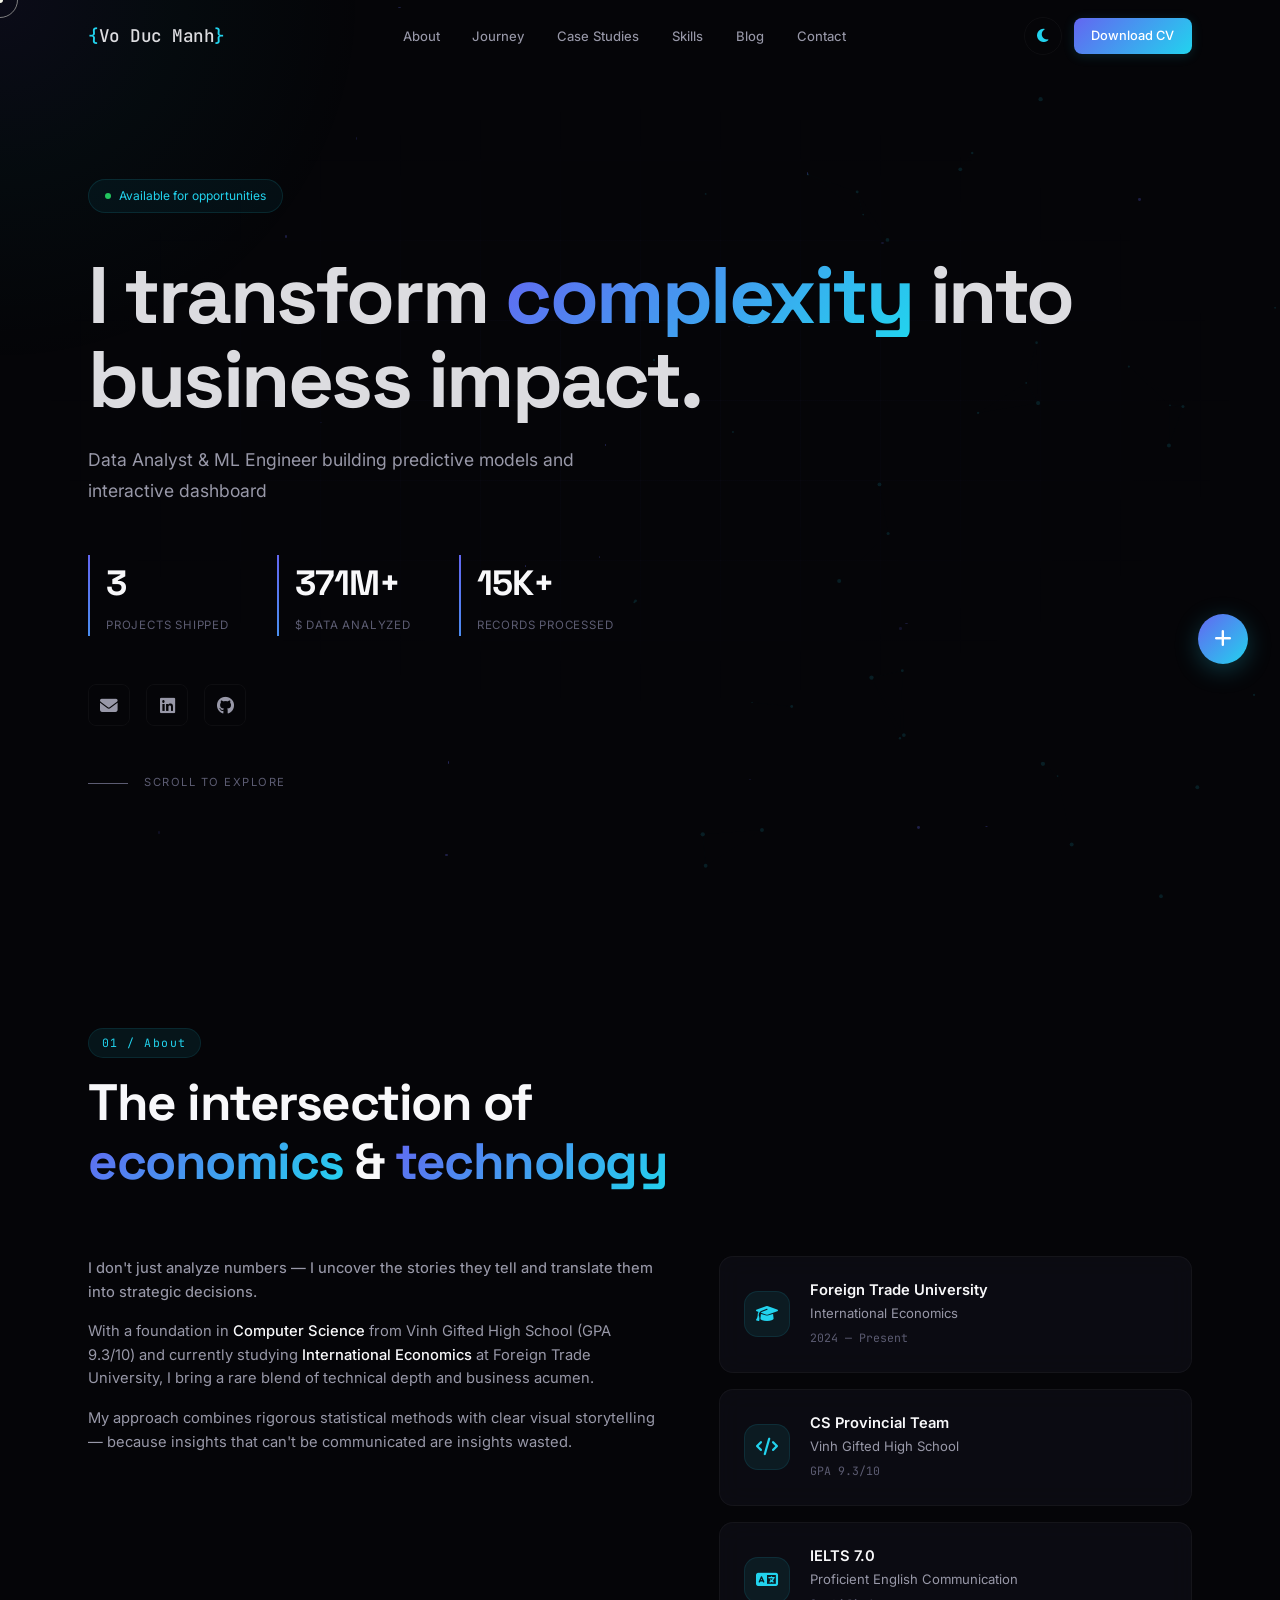
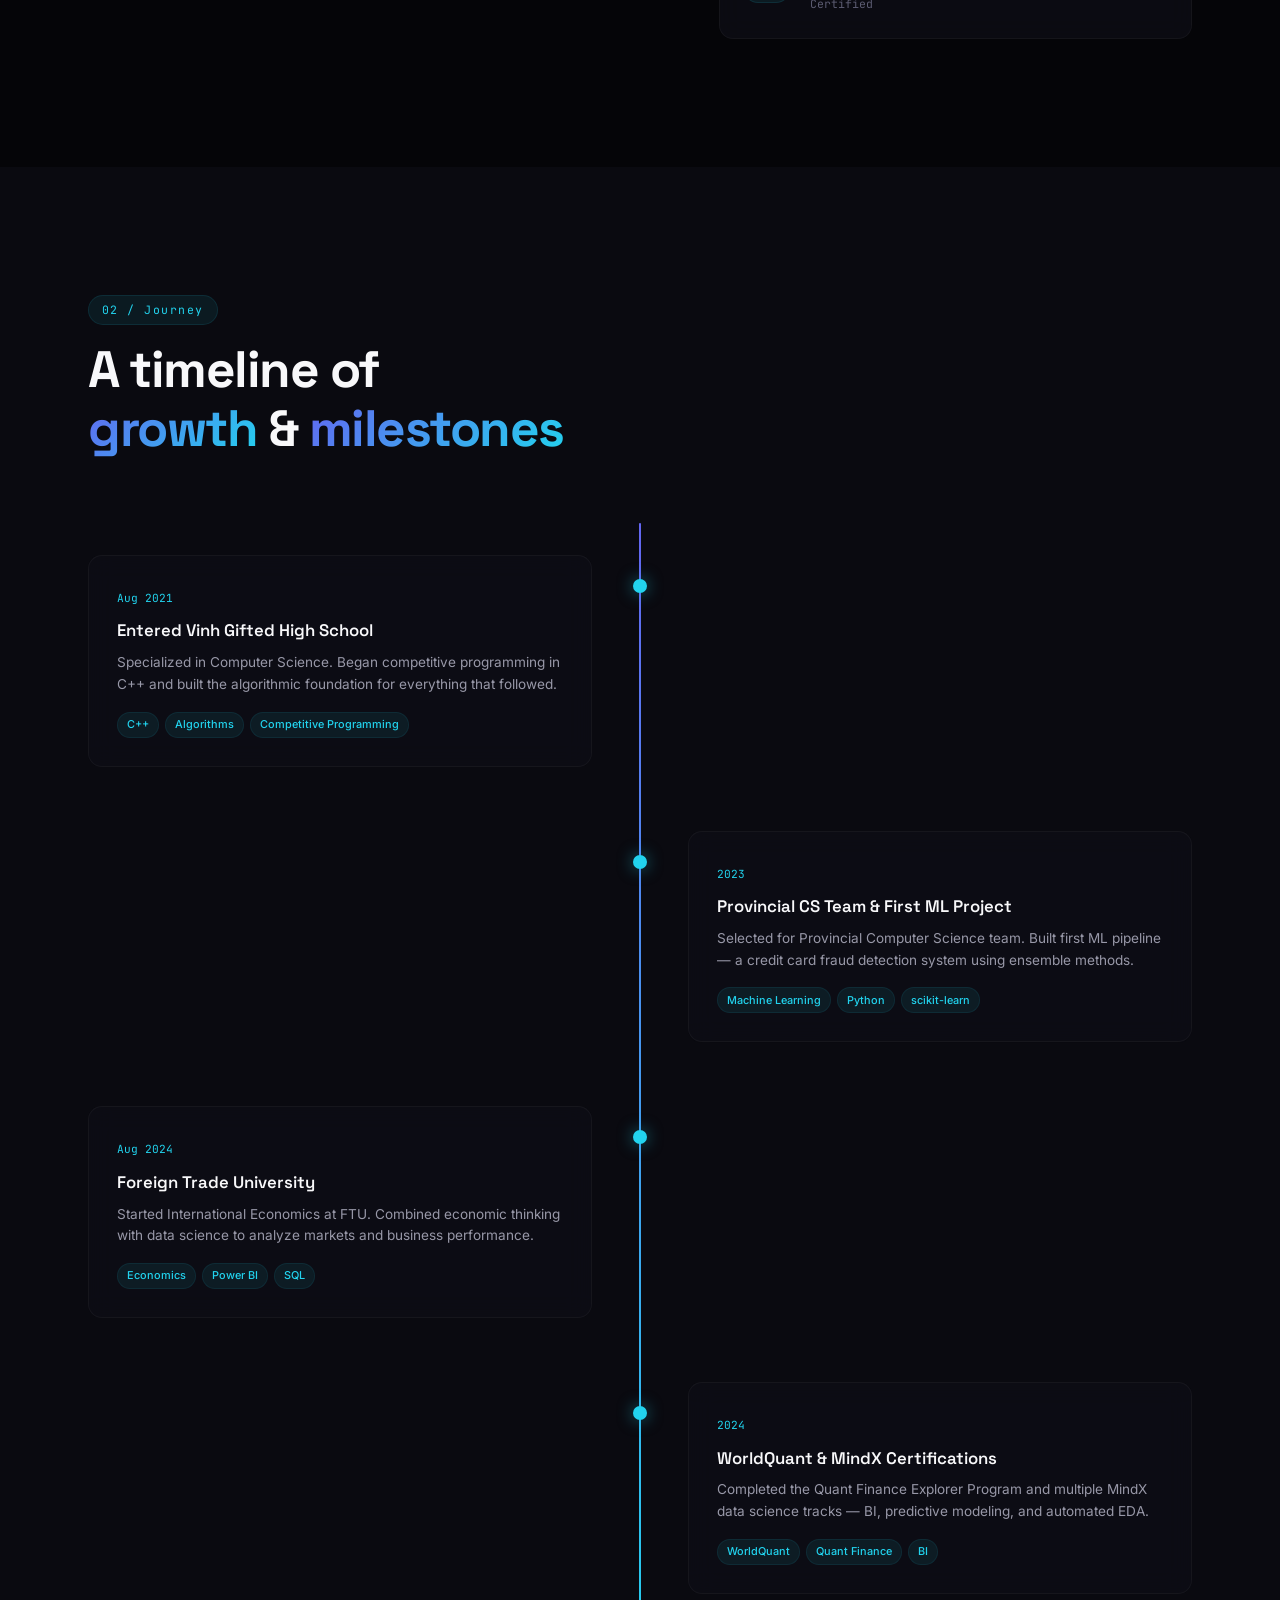
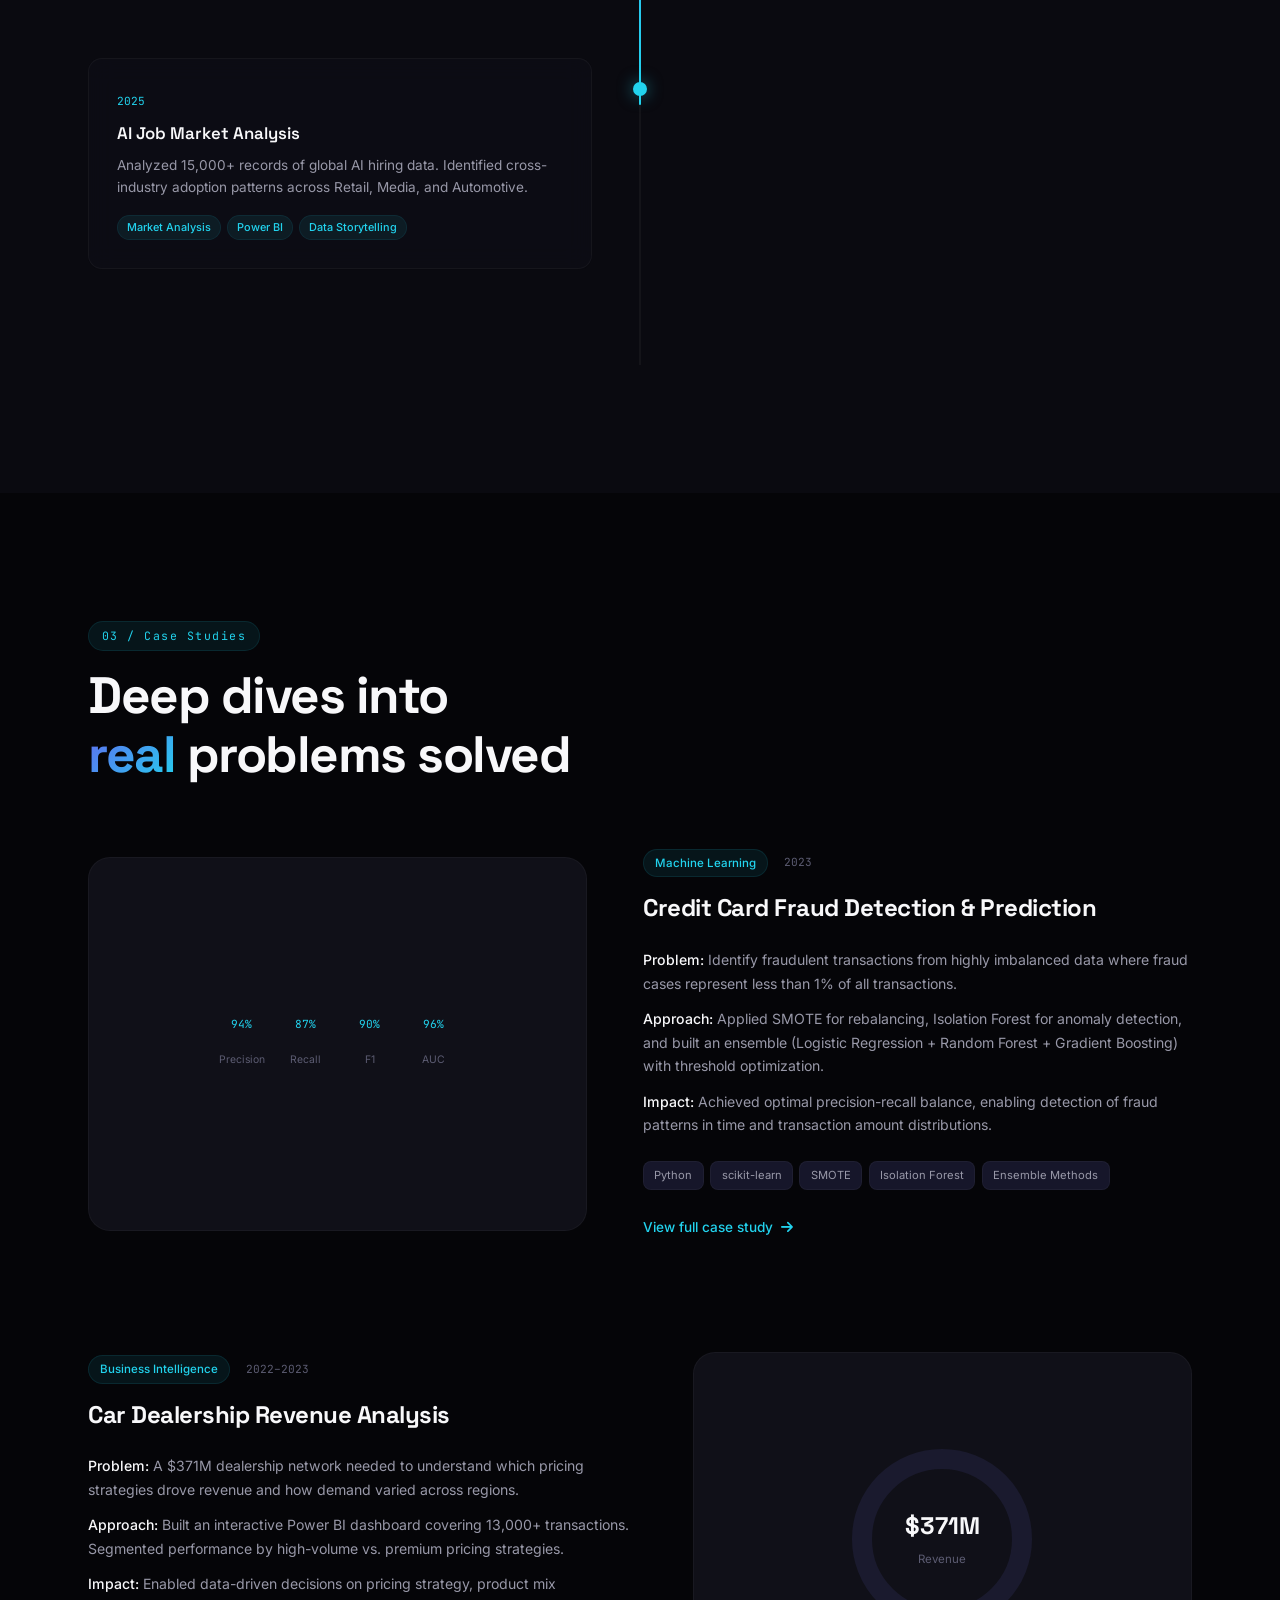
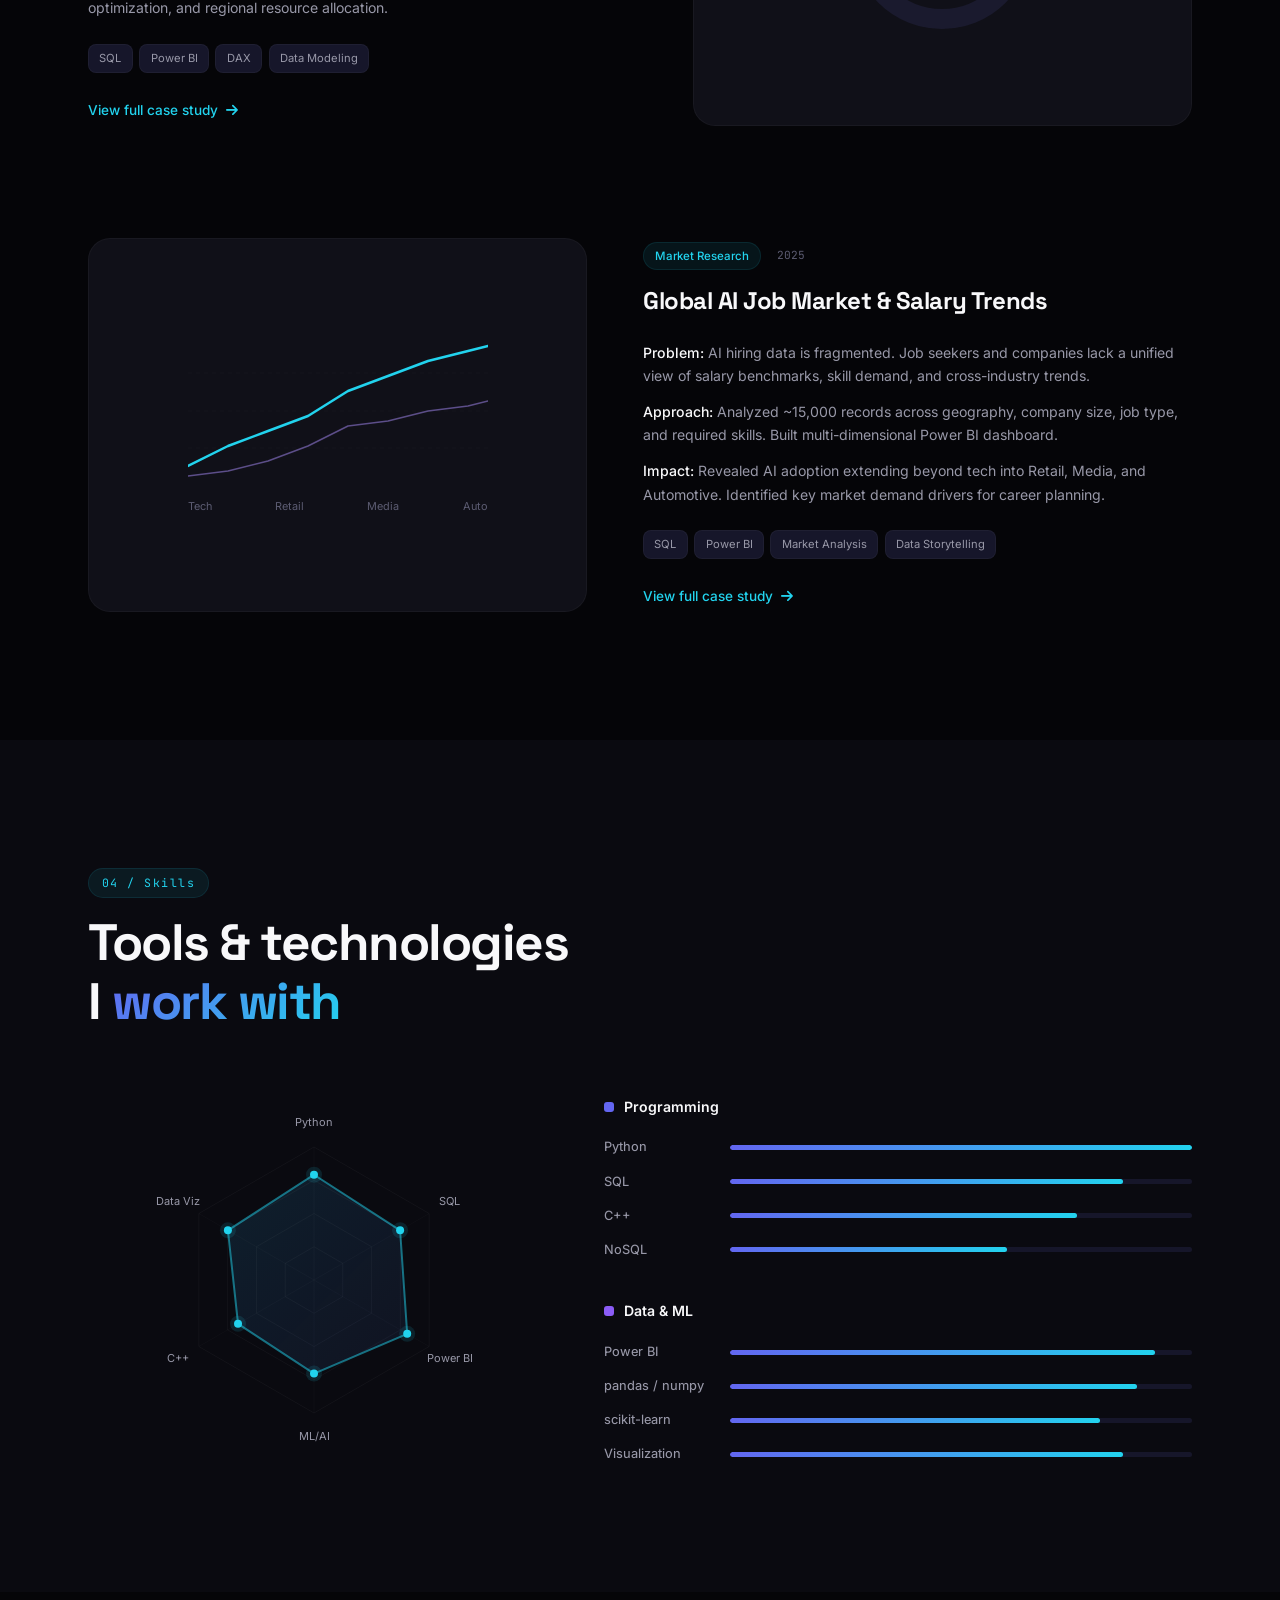
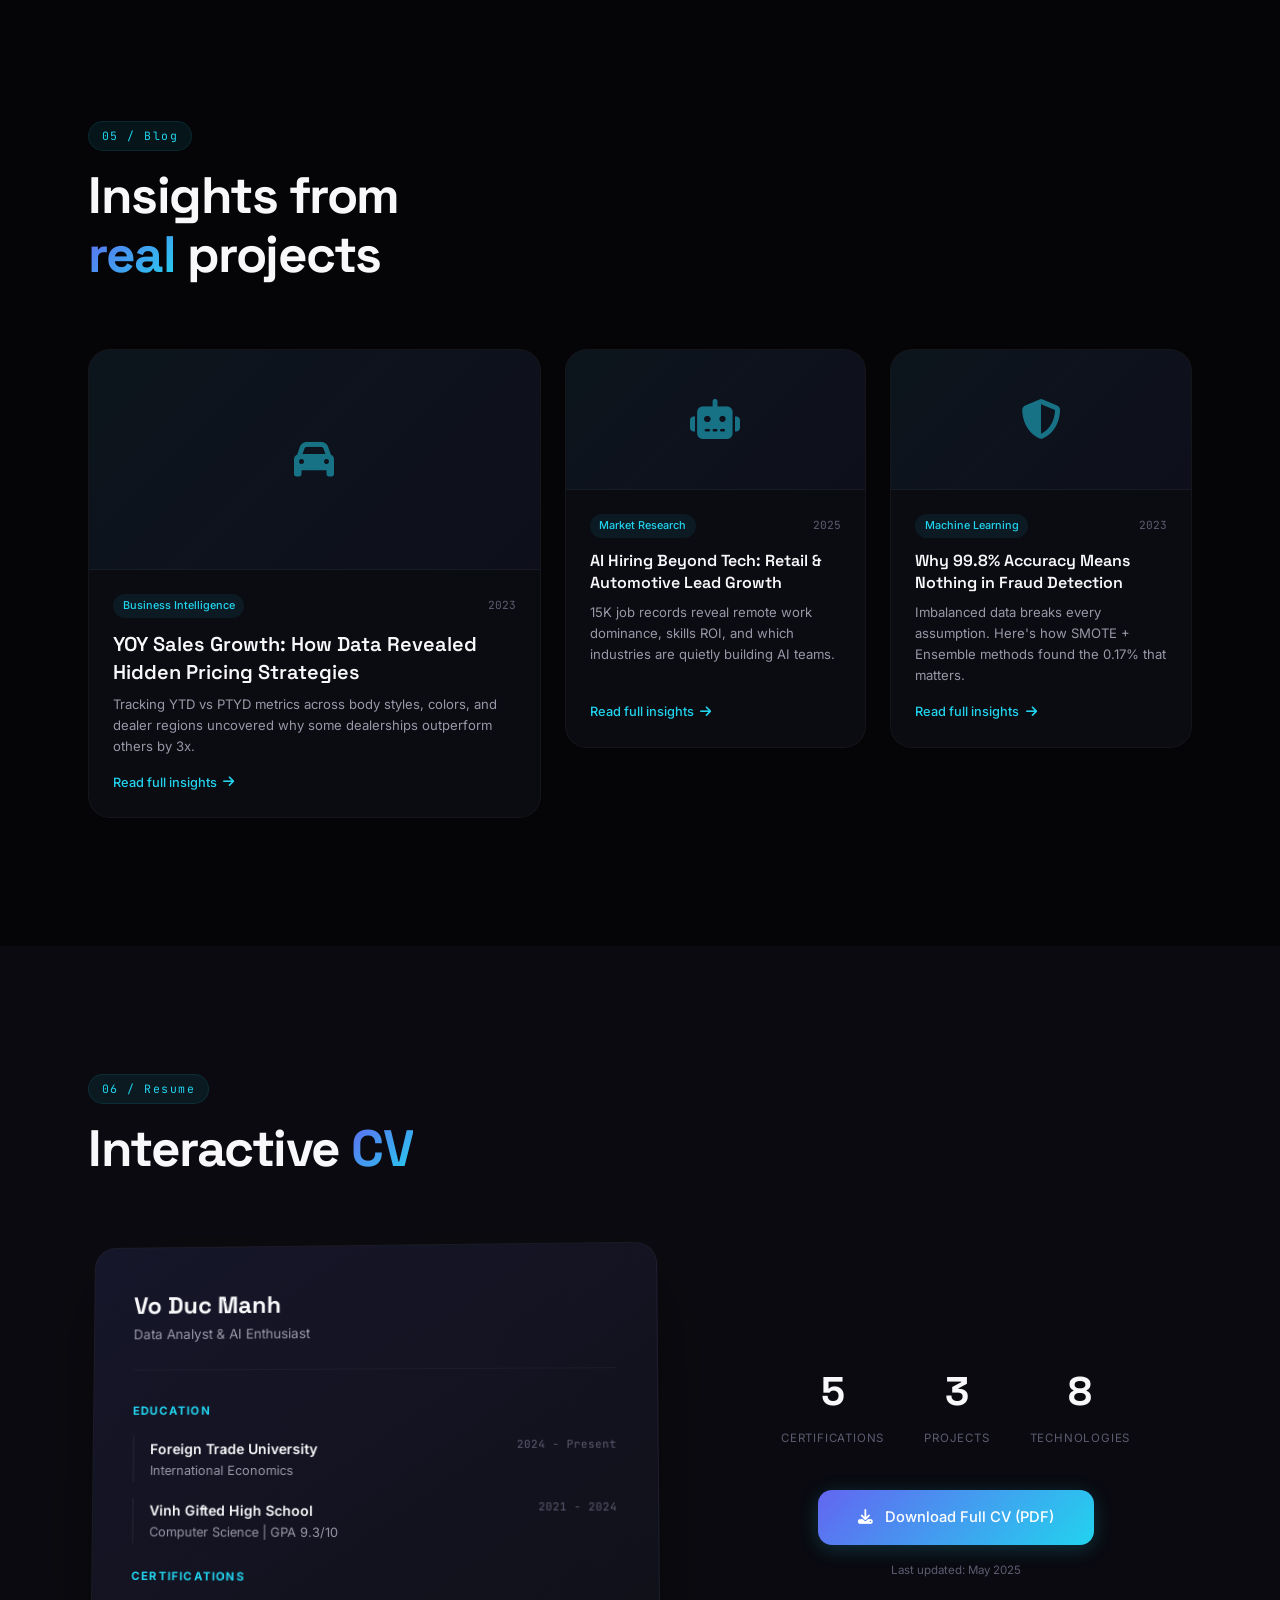
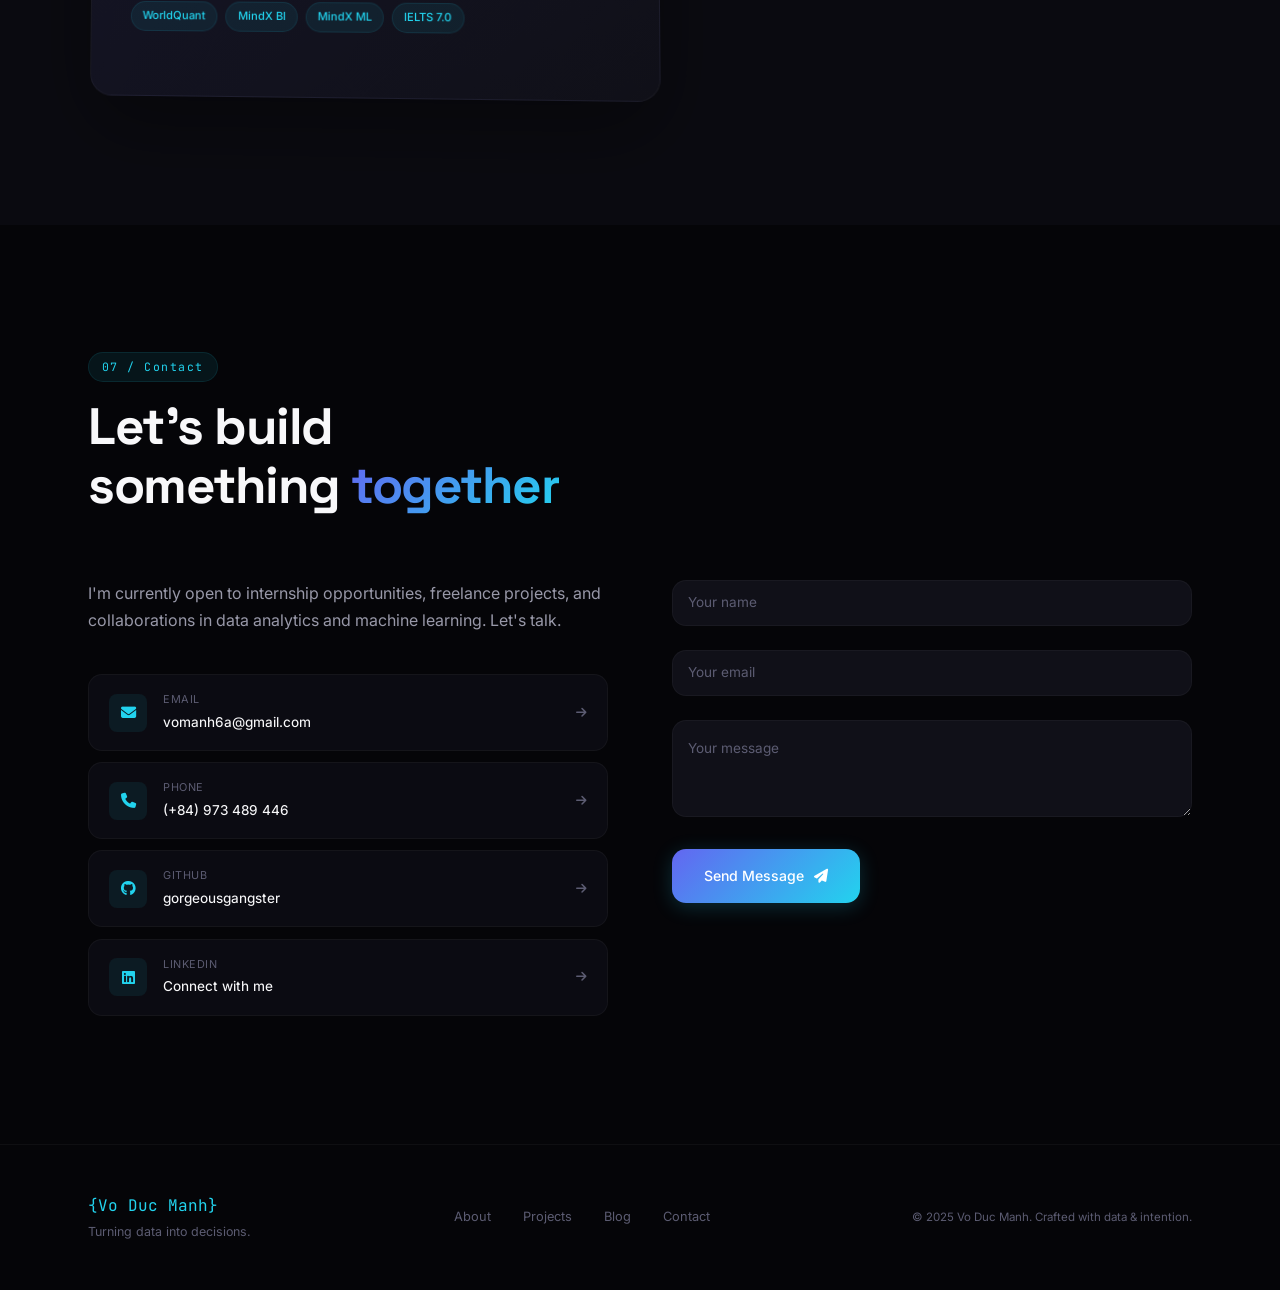
==== index.html @ 283f219d "Initialize source code Signed-off-by: gorgeousgangster <vomanh6a@gmail.com>" ====
<!DOCTYPE html>
<html lang="en">
<head>
    <meta charset="UTF-8">
    <meta name="viewport" content="width=device-width, initial-scale=1.0">
    <title>Vo Duc Manh — Data Analyst</title>
    <link rel="stylesheet" href="style.css">
    <link href="https://fonts.googleapis.com/css2?family=Space+Grotesk:wght@300;400;500;600;700&family=JetBrains+Mono:wght@400;500&family=Inter:wght@300;400;500&display=swap" rel="stylesheet">
    <link rel="stylesheet" href="https://cdnjs.cloudflare.com/ajax/libs/font-awesome/6.5.0/css/all.min.css">
</head>
<body>
    <!-- Cursor system -->
    <div class="cursor-glow" id="cursorGlow"></div>
    <div class="cursor" id="cursor">
        <div class="cursor__dot"></div>
        <div class="cursor__ring"></div>
        <span class="cursor__label" id="cursorLabel"></span>
    </div>

    <!-- Navigation -->
    <nav class="nav" id="nav">
        <div class="nav__inner">
            <a href="#" class="nav__logo">
                <span class="nav__logo-bracket">{</span>Vo Duc Manh<span class="nav__logo-bracket">}</span>
            </a>
            <div class="nav__links" id="navLinks">
                <a href="#about" class="nav__link" data-section="about">About</a>
                <a href="#journey" class="nav__link" data-section="journey">Journey</a>
                <a href="#projects" class="nav__link" data-section="projects">Case Studies</a>
                <a href="#skills" class="nav__link" data-section="skills">Skills</a>
                <a href="#blog" class="nav__link" data-section="blog">Blog</a>
                <a href="#contact" class="nav__link" data-section="contact">Contact</a>
            </div>
            <div class="nav__actions">
                <button class="theme-toggle" id="themeToggle" aria-label="Toggle theme">
                    <i class="fas fa-sun theme-toggle__icon theme-toggle__icon--light"></i>
                    <i class="fas fa-moon theme-toggle__icon theme-toggle__icon--dark"></i>
                </button>
                <a href="#resume" class="nav__cta">Download CV</a>
                <button class="nav__menu-btn" id="menuBtn" aria-label="Menu">
                    <svg width="24" height="24" viewBox="0 0 24 24" fill="none">
                        <path class="menu-line menu-line--top" d="M4 7h16" stroke="currentColor" stroke-width="2" stroke-linecap="round"/>
                        <path class="menu-line menu-line--mid" d="M4 12h16" stroke="currentColor" stroke-width="2" stroke-linecap="round"/>
                        <path class="menu-line menu-line--bot" d="M4 17h16" stroke="currentColor" stroke-width="2" stroke-linecap="round"/>
                    </svg>
                </button>
            </div>
        </div>
    </nav>

    <!-- Hero Section -->
    <header class="hero" id="hero">
        <div class="hero__grid-bg"></div>
        <div class="hero__particles" id="particles"></div>
        <div class="hero__content">
            <div class="hero__badge">
                <span class="hero__badge-dot"></span>
                Available for opportunities
            </div>
            <h1 class="hero__title hero__title-line">
                I transform
                <span class="hero__title-line--accent"><span class="hero__title-word" id="rotatingWord">raw data</span></span>
                into business impact.
            </h1>
            <p class="hero__subtitle">
                Data Analyst & ML Engineer building predictive models and interactive dashboards
                that drive real decisions. Based in Hanoi, Vietnam.
            </p>
            <div class="hero__metrics">
                <div class="hero__metric">
                    <span class="hero__metric-value" data-count="3">0</span>
                    <span class="hero__metric-label">Projects Shipped</span>
                </div>
                <div class="hero__metric">
                    <span class="hero__metric-value" data-count="371" data-suffix="M+">0</span>
                    <span class="hero__metric-label">$ Data Analyzed</span>
                </div>
                <div class="hero__metric">
                    <span class="hero__metric-value" data-count="15" data-suffix="K+">0</span>
                    <span class="hero__metric-label">Records Processed</span>
                </div>
            </div>
            <div class="hero__socials">
                <a href="mailto:vomanh6a@gmail.com" aria-label="Email" data-tooltip="vomanh6a@gmail.com" data-cursor="Email"><i class="fas fa-envelope"></i></a>
                <a href="https://www.linkedin.com/in/v%C3%B5-m%E1%BA%A1nh-981369360/" target="_blank" aria-label="LinkedIn" data-tooltip="LinkedIn" data-cursor="LinkedIn"><i class="fab fa-linkedin"></i></a>
                <a href="https://github.com/gorgeousgangster" target="_blank" aria-label="GitHub" data-tooltip="GitHub" data-cursor="GitHub"><i class="fab fa-github"></i></a>
            </div>
            <div class="hero__scroll-indicator">
                <div class="hero__scroll-line"></div>
                <span>Scroll to explore</span>
            </div>
        </div>
        <div class="hero__visual">
            <canvas id="heroCanvas"></canvas>
        </div>
    </header>

    <!-- About Section -->
    <section class="about" id="about">
        <div class="container">
            <div class="section-header">
                <span class="section-header__tag">01 / About</span>
                <h2 class="section-header__title">The intersection of<br><em>economics</em> & <em>technology</em></h2>
            </div>
            <div class="about__layout">
                <div class="about__narrative">
                    <p class="about__lead">
                        I don't just analyze numbers — I uncover the stories they tell and translate
                        them into strategic decisions.
                    </p>
                    <p>
                        With a foundation in <strong>Computer Science</strong> from Vinh Gifted High School
                        (GPA 9.3/10) and currently studying <strong>International Economics</strong> at
                        Foreign Trade University, I bring a rare blend of technical depth and business acumen.
                    </p>
                    <p>
                        My approach combines rigorous statistical methods with clear visual storytelling —
                        because insights that can't be communicated are insights wasted.
                    </p>
                </div>
                <div class="about__stats">
                    <div class="stat-card" data-delay="0">
                        <div class="stat-card__icon"><i class="fas fa-graduation-cap"></i></div>
                        <div class="stat-card__content">
                            <h4>Foreign Trade University</h4>
                            <p>International Economics</p>
                            <span class="stat-card__meta">2024 — Present</span>
                        </div>
                    </div>
                    <div class="stat-card" data-delay="100">
                        <div class="stat-card__icon"><i class="fas fa-code"></i></div>
                        <div class="stat-card__content">
                            <h4>CS Provincial Team</h4>
                            <p>Vinh Gifted High School</p>
                            <span class="stat-card__meta">GPA 9.3/10</span>
                        </div>
                    </div>
                    <div class="stat-card" data-delay="200">
                        <div class="stat-card__icon"><i class="fas fa-language"></i></div>
                        <div class="stat-card__content">
                            <h4>IELTS 7.0</h4>
                            <p>Proficient English Communication</p>
                            <span class="stat-card__meta">Certified</span>
                        </div>
                    </div>
                </div>
            </div>
        </div>
    </section>

    <!-- Journey Timeline -->
    <section class="journey" id="journey">
        <div class="container">
            <div class="section-header">
                <span class="section-header__tag">02 / Journey</span>
                <h2 class="section-header__title">A timeline of<br><em>growth</em> & <em>milestones</em></h2>
            </div>
            <div class="timeline">
                <div class="timeline__line">
                    <div class="timeline__progress" id="timelineProgress"></div>
                </div>
                <div class="timeline__items">
                    <div class="timeline__item" data-year="2021">
                        <div class="timeline__dot"></div>
                        <div class="timeline__card">
                            <span class="timeline__date">Aug 2021</span>
                            <h3>Entered Vinh Gifted High School</h3>
                            <p>Specialized in Computer Science. Began competitive programming in C++ and built the algorithmic foundation for everything that followed.</p>
                            <div class="timeline__tags">
                                <span>C++</span><span>Algorithms</span><span>Competitive Programming</span>
                            </div>
                        </div>
                    </div>
                    <div class="timeline__item" data-year="2023">
                        <div class="timeline__dot"></div>
                        <div class="timeline__card">
                            <span class="timeline__date">2023</span>
                            <h3>Provincial CS Team & First ML Project</h3>
                            <p>Selected for Provincial Computer Science team. Built first ML pipeline — a credit card fraud detection system using ensemble methods.</p>
                            <div class="timeline__tags">
                                <span>Machine Learning</span><span>Python</span><span>scikit-learn</span>
                            </div>
                        </div>
                    </div>
                    <div class="timeline__item" data-year="2024">
                        <div class="timeline__dot"></div>
                        <div class="timeline__card">
                            <span class="timeline__date">Aug 2024</span>
                            <h3>Foreign Trade University</h3>
                            <p>Started International Economics at FTU. Combined economic thinking with data science to analyze markets and business performance.</p>
                            <div class="timeline__tags">
                                <span>Economics</span><span>Power BI</span><span>SQL</span>
                            </div>
                        </div>
                    </div>
                    <div class="timeline__item" data-year="2024">
                        <div class="timeline__dot"></div>
                        <div class="timeline__card">
                            <span class="timeline__date">2024</span>
                            <h3>WorldQuant & MindX Certifications</h3>
                            <p>Completed the Quant Finance Explorer Program and multiple MindX data science tracks — BI, predictive modeling, and automated EDA.</p>
                            <div class="timeline__tags">
                                <span>WorldQuant</span><span>Quant Finance</span><span>BI</span>
                            </div>
                        </div>
                    </div>
                    <div class="timeline__item" data-year="2025">
                        <div class="timeline__dot"></div>
                        <div class="timeline__card">
                            <span class="timeline__date">2025</span>
                            <h3>AI Job Market Analysis</h3>
                            <p>Analyzed 15,000+ records of global AI hiring data. Identified cross-industry adoption patterns across Retail, Media, and Automotive.</p>
                            <div class="timeline__tags">
                                <span>Market Analysis</span><span>Power BI</span><span>Data Storytelling</span>
                            </div>
                        </div>
                    </div>
                </div>
            </div>
        </div>
    </section>

    <!-- Case Studies / Projects -->
    <section class="projects" id="projects">
        <div class="container">
            <div class="section-header">
                <span class="section-header__tag">03 / Case Studies</span>
                <h2 class="section-header__title">Deep dives into<br><em>real</em> problems solved</h2>
            </div>
            <div class="cases">
                <!-- Case 1 -->
                <article class="case" data-case="fraud">
                    <div class="case__visual">
                        <div class="case__chart" id="fraudChart">
                            <div class="case__chart-bars">
                                <div class="chart-bar" style="--height: 85%; --delay: 0s;" data-label="Precision" data-value="94%"></div>
                                <div class="chart-bar" style="--height: 72%; --delay: 0.1s;" data-label="Recall" data-value="87%"></div>
                                <div class="chart-bar" style="--height: 78%; --delay: 0.2s;" data-label="F1" data-value="90%"></div>
                                <div class="chart-bar" style="--height: 92%; --delay: 0.3s;" data-label="AUC" data-value="96%"></div>
                            </div>
                        </div>
                    </div>
                    <div class="case__content">
                        <div class="case__meta">
                            <span class="case__category">Machine Learning</span>
                            <span class="case__year">2023</span>
                        </div>
                        <h3 class="case__title">Credit Card Fraud Detection & Prediction</h3>
                        <div class="case__description">
                            <p><strong>Problem:</strong> Identify fraudulent transactions from highly imbalanced data where fraud cases represent less than 1% of all transactions.</p>
                            <p><strong>Approach:</strong> Applied SMOTE for rebalancing, Isolation Forest for anomaly detection, and built an ensemble (Logistic Regression + Random Forest + Gradient Boosting) with threshold optimization.</p>
                            <p><strong>Impact:</strong> Achieved optimal precision-recall balance, enabling detection of fraud patterns in time and transaction amount distributions.</p>
                        </div>
                        <div class="case__stack">
                            <span>Python</span><span>scikit-learn</span><span>SMOTE</span><span>Isolation Forest</span><span>Ensemble Methods</span>
                        </div>
                        <a href="projects/fraud-detection.html" class="case__link">
                            View full case study <i class="fas fa-arrow-right"></i>
                        </a>
                    </div>
                </article>

                <!-- Case 2 -->
                <article class="case case--reversed" data-case="car">
                    <div class="case__visual">
                        <div class="case__chart" id="carChart">
                            <div class="case__donut">
                                <svg viewBox="0 0 200 200" class="donut-svg">
                                    <circle cx="100" cy="100" r="80" fill="none" stroke="#1a1a2e" stroke-width="20"/>
                                    <circle cx="100" cy="100" r="80" fill="none" stroke="#6366f1" stroke-width="20"
                                        stroke-dasharray="502" stroke-dashoffset="502" class="donut-segment" data-target="125"/>
                                    <circle cx="100" cy="100" r="80" fill="none" stroke="#8b5cf6" stroke-width="20"
                                        stroke-dasharray="502" stroke-dashoffset="502" class="donut-segment" data-target="251"/>
                                    <circle cx="100" cy="100" r="80" fill="none" stroke="#a78bfa" stroke-width="20"
                                        stroke-dasharray="502" stroke-dashoffset="502" class="donut-segment" data-target="377"/>
                                </svg>
                                <div class="donut-center">
                                    <span class="donut-value">$371M</span>
                                    <span class="donut-label">Revenue</span>
                                </div>
                            </div>
                        </div>
                    </div>
                    <div class="case__content">
                        <div class="case__meta">
                            <span class="case__category">Business Intelligence</span>
                            <span class="case__year">2022–2023</span>
                        </div>
                        <h3 class="case__title">Car Dealership Revenue Analysis</h3>
                        <div class="case__description">
                            <p><strong>Problem:</strong> A $371M dealership network needed to understand which pricing strategies drove revenue and how demand varied across regions.</p>
                            <p><strong>Approach:</strong> Built an interactive Power BI dashboard covering 13,000+ transactions. Segmented performance by high-volume vs. premium pricing strategies.</p>
                            <p><strong>Impact:</strong> Enabled data-driven decisions on pricing strategy, product mix optimization, and regional resource allocation.</p>
                        </div>
                        <div class="case__stack">
                            <span>SQL</span><span>Power BI</span><span>DAX</span><span>Data Modeling</span>
                        </div>
                        <a href="projects/car-dealership.html" class="case__link">
                            View full case study <i class="fas fa-arrow-right"></i>
                        </a>
                    </div>
                </article>

                <!-- Case 3 -->
                <article class="case" data-case="ai-market">
                    <div class="case__visual">
                        <div class="case__chart" id="aiChart">
                            <div class="case__line-chart">
                                <svg viewBox="0 0 300 150" class="line-svg" preserveAspectRatio="none">
                                    <polyline class="line-chart__grid" points="0,37 300,37" />
                                    <polyline class="line-chart__grid" points="0,75 300,75" />
                                    <polyline class="line-chart__grid" points="0,112 300,112" />
                                    <polyline class="line-chart__line" points="0,130 40,110 80,95 120,80 160,55 200,40 240,25 280,15 300,10" />
                                    <polyline class="line-chart__line line-chart__line--secondary" points="0,140 40,135 80,125 120,110 160,90 200,85 240,75 280,70 300,65" />
                                </svg>
                                <div class="line-chart__labels">
                                    <span>Tech</span>
                                    <span>Retail</span>
                                    <span>Media</span>
                                    <span>Auto</span>
                                </div>
                            </div>
                        </div>
                    </div>
                    <div class="case__content">
                        <div class="case__meta">
                            <span class="case__category">Market Research</span>
                            <span class="case__year">2025</span>
                        </div>
                        <h3 class="case__title">Global AI Job Market & Salary Trends</h3>
                        <div class="case__description">
                            <p><strong>Problem:</strong> AI hiring data is fragmented. Job seekers and companies lack a unified view of salary benchmarks, skill demand, and cross-industry trends.</p>
                            <p><strong>Approach:</strong> Analyzed ~15,000 records across geography, company size, job type, and required skills. Built multi-dimensional Power BI dashboard.</p>
                            <p><strong>Impact:</strong> Revealed AI adoption extending beyond tech into Retail, Media, and Automotive. Identified key market demand drivers for career planning.</p>
                        </div>
                        <div class="case__stack">
                            <span>SQL</span><span>Power BI</span><span>Market Analysis</span><span>Data Storytelling</span>
                        </div>
                        <a href="projects/ai-job-market.html" class="case__link">
                            View full case study <i class="fas fa-arrow-right"></i>
                        </a>
                    </div>
                </article>
            </div>
        </div>
    </section>

    <!-- Skills Section -->
    <section class="skills" id="skills">
        <div class="container">
            <div class="section-header">
                <span class="section-header__tag">04 / Skills</span>
                <h2 class="section-header__title">Tools & technologies<br>I <em>work with</em></h2>
            </div>
            <div class="skills__radar">
                <div class="skills__chart">
                    <canvas id="skillsRadar" width="400" height="400"></canvas>
                </div>
                <div class="skills__list">
                    <div class="skill-group">
                        <h4 class="skill-group__title">
                            <span class="skill-group__indicator" style="--color: #6366f1"></span>
                            Programming
                        </h4>
                        <div class="skill-group__items">
                            <div class="skill-item">
                                <span class="skill-item__name">Python</span>
                                <div class="skill-item__bar"><div class="skill-item__fill" data-width="90"></div></div>
                            </div>
                            <div class="skill-item">
                                <span class="skill-item__name">SQL</span>
                                <div class="skill-item__bar"><div class="skill-item__fill" data-width="85"></div></div>
                            </div>
                            <div class="skill-item">
                                <span class="skill-item__name">C++</span>
                                <div class="skill-item__bar"><div class="skill-item__fill" data-width="75"></div></div>
                            </div>
                            <div class="skill-item">
                                <span class="skill-item__name">NoSQL</span>
                                <div class="skill-item__bar"><div class="skill-item__fill" data-width="60"></div></div>
                            </div>
                        </div>
                    </div>
                    <div class="skill-group">
                        <h4 class="skill-group__title">
                            <span class="skill-group__indicator" style="--color: #8b5cf6"></span>
                            Data & ML
                        </h4>
                        <div class="skill-group__items">
                            <div class="skill-item">
                                <span class="skill-item__name">Power BI</span>
                                <div class="skill-item__bar"><div class="skill-item__fill" data-width="92"></div></div>
                            </div>
                            <div class="skill-item">
                                <span class="skill-item__name">pandas / numpy</span>
                                <div class="skill-item__bar"><div class="skill-item__fill" data-width="88"></div></div>
                            </div>
                            <div class="skill-item">
                                <span class="skill-item__name">scikit-learn</span>
                                <div class="skill-item__bar"><div class="skill-item__fill" data-width="80"></div></div>
                            </div>
                            <div class="skill-item">
                                <span class="skill-item__name">Visualization</span>
                                <div class="skill-item__bar"><div class="skill-item__fill" data-width="85"></div></div>
                            </div>
                        </div>
                    </div>
                </div>
            </div>
        </div>
    </section>

    <!-- Blog Section -->
    <section class="blog" id="blog">
        <div class="container">
            <div class="section-header">
                <span class="section-header__tag">05 / Blog</span>
                <h2 class="section-header__title">Insights from<br><em>real</em> projects</h2>
            </div>
            <div class="blog__grid">
                <article class="blog-card blog-card--featured" data-article="car-sales">
                    <div class="blog-card__image">
                        <div class="blog-card__placeholder">
                            <i class="fas fa-car"></i>
                        </div>
                    </div>
                    <div class="blog-card__content">
                        <div class="blog-card__meta">
                            <span class="blog-card__tag">Business Intelligence</span>
                            <span class="blog-card__date">2023</span>
                        </div>
                        <h3>YOY Sales Growth: How Data Revealed Hidden Pricing Strategies</h3>
                        <p>Tracking YTD vs PTYD metrics across body styles, colors, and dealer regions uncovered why some dealerships outperform others by 3x.</p>
                        <button class="blog-card__link" onclick="openArticle('car-sales')">Read full insights <i class="fas fa-arrow-right"></i></button>
                    </div>
                </article>
                <article class="blog-card" data-article="ai-market">
                    <div class="blog-card__image">
                        <div class="blog-card__placeholder">
                            <i class="fas fa-robot"></i>
                        </div>
                    </div>
                    <div class="blog-card__content">
                        <div class="blog-card__meta">
                            <span class="blog-card__tag">Market Research</span>
                            <span class="blog-card__date">2025</span>
                        </div>
                        <h3>AI Hiring Beyond Tech: Retail & Automotive Lead Growth</h3>
                        <p>15K job records reveal remote work dominance, skills ROI, and which industries are quietly building AI teams.</p>
                        <button class="blog-card__link" onclick="openArticle('ai-market')">Read full insights <i class="fas fa-arrow-right"></i></button>
                    </div>
                </article>
                <article class="blog-card" data-article="fraud">
                    <div class="blog-card__image">
                        <div class="blog-card__placeholder">
                            <i class="fas fa-shield-alt"></i>
                        </div>
                    </div>
                    <div class="blog-card__content">
                        <div class="blog-card__meta">
                            <span class="blog-card__tag">Machine Learning</span>
                            <span class="blog-card__date">2023</span>
                        </div>
                        <h3>Why 99.8% Accuracy Means Nothing in Fraud Detection</h3>
                        <p>Imbalanced data breaks every assumption. Here's how SMOTE + Ensemble methods found the 0.17% that matters.</p>
                        <button class="blog-card__link" onclick="openArticle('fraud')">Read full insights <i class="fas fa-arrow-right"></i></button>
                    </div>
                </article>
            </div>
        </div>
    </section>

    <!-- Article Modal -->
    <div class="article-modal" id="articleModal">
        <div class="article-modal__backdrop" onclick="closeArticle()"></div>
        <div class="article-modal__container">
            <button class="article-modal__close" onclick="closeArticle()">
                <i class="fas fa-times"></i>
            </button>
            <div class="article-modal__content" id="articleContent"></div>
        </div>
    </div>

    <!-- Article Templates (hidden) -->
    <template id="tmpl-car-sales">
        <div class="article">
            <div class="article__header">
                <span class="article__tag">Business Intelligence</span>
                <h1>YOY Sales Growth: How Data Revealed Hidden Pricing Strategies</h1>
                <p class="article__meta">Car Dealership Revenue Analysis &bull; Power BI &bull; 2022–2023</p>
            </div>
            <div class="article__body">
                <h2>Overview</h2>
                <p>This project built a dynamic, interactive Power BI dashboard to track and analyze car dealership sales performance across 2022–2023, enabling data-driven decision-making at every level of the organization.</p>

                <div class="article__metrics">
                    <div class="article__metric"><strong>$371M+</strong><span>Total Revenue</span></div>
                    <div class="article__metric"><strong>13K+</strong><span>Transactions</span></div>
                    <div class="article__metric"><strong>YOY</strong><span>Growth Tracked</span></div>
                    <div class="article__metric"><strong>Multi</strong><span>Regions</span></div>
                </div>

                <h2>Key Metrics Tracked</h2>
                <ul>
                    <li><strong>YTD Total Sales vs PTYD:</strong> Year-to-date revenue compared against previous year to measure real growth, not just seasonal spikes</li>
                    <li><strong>MTD Sales Monitoring:</strong> Month-level granularity for identifying which periods drive or drag performance</li>
                    <li><strong>Average Price Analysis:</strong> YOY growth in average transaction value — revealing whether growth comes from volume or premium positioning</li>
                    <li><strong>Cars Sold Metrics:</strong> Unit economics separated from revenue to distinguish pricing power from market demand</li>
                </ul>

                <h2>Key Findings</h2>
                <ul>
                    <li><strong>Body Style Impact:</strong> SUVs and sedans dominated revenue but hatchbacks showed highest YOY growth rate — a leading indicator of shifting consumer preference</li>
                    <li><strong>Regional Variation:</strong> Some dealer regions showed strong unit growth but declining average price, indicating aggressive discounting that may erode margins</li>
                    <li><strong>Color as Signal:</strong> Premium colors (metallic, pearl) correlated with higher transaction values independent of vehicle class — a low-cost upsell opportunity</li>
                    <li><strong>Pricing Strategy Split:</strong> High-volume dealers outperformed in 3/5 regions; premium-positioned dealers dominated in high-income urban areas</li>
                </ul>

                <h2>Dashboard Architecture</h2>
                <p>Two complementary views designed for different user needs:</p>
                <ul>
                    <li><strong>Overview Dashboard:</strong> Executive-level KPI cards, YTD weekly trend lines, sales by body style/color/region — answers "how are we doing?" in 10 seconds</li>
                    <li><strong>Details Grid:</strong> Granular transaction-level data with filtering — answers "why?" when executives drill deeper</li>
                </ul>

                <h2>Methodology</h2>
                <ol>
                    <li>Data verification for missing values and anomalies (resolved inconsistencies in date formats and dealer codes)</li>
                    <li>Ensured data consistency across types, formats, and categorical values</li>
                    <li>Built star-schema data model in Power BI for optimal query performance</li>
                    <li>Created DAX measures for YOY comparison, running averages, and conditional formatting</li>
                </ol>

                <div class="article__cta">
                    <a href="https://github.com/gorgeousgangster/Car-Sales-analysis-Overview-Details" target="_blank" class="btn btn-primary">
                        <i class="fab fa-github"></i> View on GitHub
                    </a>
                </div>
            </div>
        </div>
    </template>

    <template id="tmpl-ai-market">
        <div class="article">
            <div class="article__header">
                <span class="article__tag">Market Research</span>
                <h1>AI Hiring Beyond Tech: Where the Market is Actually Growing</h1>
                <p class="article__meta">Global AI Job Market & Salary Trends &bull; Power BI &bull; 2025</p>
            </div>
            <div class="article__body">
                <h2>Overview</h2>
                <p>Analyzed a real-world dataset of ~15,000 AI/ML job postings to answer the questions that job seekers and hiring managers actually care about: where is demand growing, which skills pay the most, and does remote work affect compensation?</p>

                <div class="article__metrics">
                    <div class="article__metric"><strong>~15K</strong><span>Job Records</span></div>
                    <div class="article__metric"><strong>Global</strong><span>Coverage</span></div>
                    <div class="article__metric"><strong>3</strong><span>Dashboards</span></div>
                    <div class="article__metric"><strong>5+</strong><span>Dimensions</span></div>
                </div>

                <h2>Research Questions Explored</h2>
                <ul>
                    <li><strong>Market Growth:</strong> Is the AI job market expanding or contracting? Which regions lead demand?</li>
                    <li><strong>Remote Work Dominance:</strong> How prevalent is remote? Which roles offer the most flexibility? Does remote compress salary bands?</li>
                    <li><strong>Skills ROI:</strong> Programming vs. Cloud vs. ML skills — which combination yields the highest salary premium?</li>
                    <li><strong>Company Size Effect:</strong> Do startups or enterprises hire more AI talent? How does company size affect remote availability?</li>
                    <li><strong>Cross-Industry Adoption:</strong> Is AI demand concentrated in tech, or spreading into Retail, Media, Healthcare, and Automotive?</li>
                    <li><strong>Experience Premium:</strong> Entry-level vs. senior compensation gap — what's the real salary growth trajectory?</li>
                </ul>

                <h2>Key Findings</h2>
                <ul>
                    <li><strong>AI is no longer tech-only:</strong> Retail, Automotive, and Media sectors show fastest growth rate in AI hiring, driven by practical applications (recommendation engines, autonomous systems, content personalization)</li>
                    <li><strong>Remote creates arbitrage:</strong> Remote-first roles have compressed salary bands geographically, creating opportunities for talent in lower cost-of-living areas</li>
                    <li><strong>Domain + ML > Pure ML:</strong> Professionals combining domain expertise with ML fundamentals command higher salaries than pure ML engineers in many verticals</li>
                    <li><strong>Company size matters differently:</strong> Large enterprises offer more remote AI roles; startups pay less but offer faster career progression</li>
                    <li><strong>Skills demand hierarchy:</strong> Python/ML remain table stakes, but Cloud skills (AWS/GCP) increasingly differentiate candidates at senior levels</li>
                </ul>

                <h2>Dashboard Structure</h2>
                <ul>
                    <li><strong>Overview Dashboard:</strong> High-level market health — total postings, salary distributions, geographic heatmap, trend lines</li>
                    <li><strong>Company Analysis:</strong> Hiring patterns by company size, industry breakdown, organizational trends</li>
                    <li><strong>Recruitment Needs:</strong> Skills demand matrix, experience distribution, role-specific requirements</li>
                </ul>

                <h2>Methodology</h2>
                <ol>
                    <li>Data cleaning: standardized job titles, salary formats (hourly/annual/currency), and skill taxonomies</li>
                    <li>Multi-dimensional modeling across geography, company size, job type, skills, and industry</li>
                    <li>Built interactive Power BI dashboards with cross-filtering for personalized exploration</li>
                </ol>

                <div class="article__cta">
                    <a href="https://github.com/gorgeousgangster/Global-AI-Job-Market-Salary-Trends-2025" target="_blank" class="btn btn-primary">
                        <i class="fab fa-github"></i> View on GitHub
                    </a>
                </div>
            </div>
        </div>
    </template>

    <template id="tmpl-fraud">
        <div class="article">
            <div class="article__header">
                <span class="article__tag">Machine Learning</span>
                <h1>Why 99.8% Accuracy Means Nothing in Fraud Detection</h1>
                <p class="article__meta">Credit Card Fraud Detection &bull; Python / scikit-learn &bull; 2023</p>
            </div>
            <div class="article__body">
                <h2>The Accuracy Trap</h2>
                <p>Imagine a dataset where 99.83% of transactions are legitimate. A model that always predicts "not fraud" achieves 99.83% accuracy — and catches exactly zero fraudsters. This is the fundamental problem with imbalanced classification, and it's why standard metrics fail catastrophically in fraud detection.</p>

                <div class="article__metrics">
                    <div class="article__metric"><strong>0.17%</strong><span>Fraud Rate</span></div>
                    <div class="article__metric"><strong>284K+</strong><span>Transactions</span></div>
                    <div class="article__metric"><strong>94%</strong><span>Precision</span></div>
                    <div class="article__metric"><strong>87%</strong><span>Recall</span></div>
                </div>

                <h2>How SMOTE Changes the Game</h2>
                <p>SMOTE (Synthetic Minority Over-sampling Technique) generates synthetic fraud examples by interpolating between existing fraud cases in feature space. This doesn't just duplicate rare examples — it creates plausible new fraud patterns that help the model learn the decision boundary more effectively.</p>
                <p>The key insight: SMOTE should only be applied to training data, never to validation/test sets. Leaking synthetic samples into evaluation gives artificially optimistic metrics.</p>

                <h2>The Ensemble Approach</h2>
                <ul>
                    <li><strong>Isolation Forest:</strong> Unsupervised anomaly detection as a first-pass filter — catches transactions that are statistically unusual regardless of label</li>
                    <li><strong>Logistic Regression:</strong> Provides interpretable coefficients — critical for explaining to stakeholders why a transaction was flagged</li>
                    <li><strong>Random Forest:</strong> Captures non-linear interactions between features (time-of-day × amount × merchant category)</li>
                    <li><strong>Gradient Boosting:</strong> Iteratively corrects errors from previous models, specializing in hard-to-classify borderline cases</li>
                </ul>
                <p>Combining these via soft voting produced more robust predictions than any single model — each compensates for the others' blind spots.</p>

                <h2>Threshold as a Business Decision</h2>
                <p>The model outputs a probability (0 to 1). Where you draw the line between "flag" and "pass" is not a data science decision — it's a business decision:</p>
                <ul>
                    <li><strong>Low threshold (0.3):</strong> Catches more fraud (high recall) but annoys more legitimate customers (lower precision)</li>
                    <li><strong>High threshold (0.7):</strong> Only flags clear fraud (high precision) but misses subtle patterns (lower recall)</li>
                    <li><strong>Optimal threshold:</strong> Depends on the cost ratio — how much does one missed fraud cost vs. one false alarm?</li>
                </ul>

                <h2>Temporal Patterns Discovered</h2>
                <p>Fraud doesn't happen uniformly. The analysis revealed distinct time-based patterns: fraud rates spike during off-hours when monitoring is lighter, and fraudulent transactions cluster at specific amount ranges designed to avoid automated velocity checks.</p>

                <div class="article__cta">
                    <a href="https://drive.google.com/drive/folders/1ep58Mc5z67IuFTOqbhur6Ng8Ptf7BD7E?usp=sharing" target="_blank" class="btn btn-primary">
                        <i class="fab fa-google-drive"></i> View Project Files
                    </a>
                </div>
            </div>
        </div>
    </template>

    <!-- Resume Section -->
    <section class="resume" id="resume">
        <div class="container">
            <div class="section-header">
                <span class="section-header__tag">06 / Resume</span>
                <h2 class="section-header__title">Interactive <em>CV</em></h2>
            </div>
            <div class="resume__layout">
                <div class="resume__preview">
                    <div class="resume__paper">
                        <div class="resume__paper-header">
                            <h3>Vo Duc Manh</h3>
                            <p>Data Analyst & AI Enthusiast</p>
                        </div>
                        <div class="resume__paper-section">
                            <h4>Education</h4>
                            <div class="resume__entry">
                                <span class="resume__entry-title">Foreign Trade University</span>
                                <span class="resume__entry-date">2024 - Present</span>
                                <p>International Economics</p>
                            </div>
                            <div class="resume__entry">
                                <span class="resume__entry-title">Vinh Gifted High School</span>
                                <span class="resume__entry-date">2021 - 2024</span>
                                <p>Computer Science | GPA 9.3/10</p>
                            </div>
                        </div>
                        <div class="resume__paper-section">
                            <h4>Certifications</h4>
                            <div class="resume__badges">
                                <span class="resume__badge">WorldQuant</span>
                                <span class="resume__badge">MindX BI</span>
                                <span class="resume__badge">MindX ML</span>
                                <span class="resume__badge">IELTS 7.0</span>
                            </div>
                        </div>
                    </div>
                </div>
                <div class="resume__download">
                    <div class="resume__stats">
                        <div class="resume__stat">
                            <span class="resume__stat-number" data-count="5">0</span>
                            <span class="resume__stat-label">Certifications</span>
                        </div>
                        <div class="resume__stat">
                            <span class="resume__stat-number" data-count="3">0</span>
                            <span class="resume__stat-label">Projects</span>
                        </div>
                        <div class="resume__stat">
                            <span class="resume__stat-number" data-count="8">0</span>
                            <span class="resume__stat-label">Technologies</span>
                        </div>
                    </div>
                    <a href="./assets/MyCV_Eng.pdf" download class="resume__btn">
                        <i class="fas fa-download"></i>
                        <span>Download Full CV (PDF)</span>
                    </a>
                    <p class="resume__note">Last updated: May 2025</p>
                </div>
            </div>
        </div>
    </section>

    <!-- Contact Section -->
    <section class="contact" id="contact">
        <div class="container">
            <div class="section-header">
                <span class="section-header__tag">07 / Contact</span>
                <h2 class="section-header__title">Let's build<br>something <em>together</em></h2>
            </div>
            <div class="contact__layout">
                <div class="contact__info">
                    <p class="contact__text">
                        I'm currently open to internship opportunities, freelance projects, and
                        collaborations in data analytics and machine learning. Let's talk.
                    </p>
                    <div class="contact__channels">
                        <a href="mailto:vomanh6a@gmail.com" class="contact__channel">
                            <div class="contact__channel-icon"><i class="fas fa-envelope"></i></div>
                            <div class="contact__channel-info">
                                <span class="contact__channel-label">Email</span>
                                <span class="contact__channel-value">vomanh6a@gmail.com</span>
                            </div>
                            <i class="fas fa-arrow-right contact__channel-arrow"></i>
                        </a>
                        <a href="tel:+84973489446" class="contact__channel">
                            <div class="contact__channel-icon"><i class="fas fa-phone"></i></div>
                            <div class="contact__channel-info">
                                <span class="contact__channel-label">Phone</span>
                                <span class="contact__channel-value">(+84) 973 489 446</span>
                            </div>
                            <i class="fas fa-arrow-right contact__channel-arrow"></i>
                        </a>
                        <a href="https://github.com/gorgeousgangster" target="_blank" class="contact__channel">
                            <div class="contact__channel-icon"><i class="fab fa-github"></i></div>
                            <div class="contact__channel-info">
                                <span class="contact__channel-label">GitHub</span>
                                <span class="contact__channel-value">gorgeousgangster</span>
                            </div>
                            <i class="fas fa-arrow-right contact__channel-arrow"></i>
                        </a>
                        <a href="https://www.linkedin.com/in/v%C3%B5-m%E1%BA%A1nh-981369360/" target="_blank" class="contact__channel">
                            <div class="contact__channel-icon"><i class="fab fa-linkedin"></i></div>
                            <div class="contact__channel-info">
                                <span class="contact__channel-label">LinkedIn</span>
                                <span class="contact__channel-value">Connect with me</span>
                            </div>
                            <i class="fas fa-arrow-right contact__channel-arrow"></i>
                        </a>
                    </div>
                </div>
                <div class="contact__form-wrapper">
                    <form class="contact__form" id="contactForm">
                        <div class="form-group">
                            <input type="text" id="name" required placeholder=" ">
                            <label for="name">Your name</label>
                        </div>
                        <div class="form-group">
                            <input type="email" id="email" required placeholder=" ">
                            <label for="email">Your email</label>
                        </div>
                        <div class="form-group">
                            <textarea id="message" rows="4" required placeholder=" "></textarea>
                            <label for="message">Your message</label>
                        </div>
                        <button type="submit" class="contact__submit">
                            <span>Send Message</span>
                            <i class="fas fa-paper-plane"></i>
                        </button>
                    </form>
                </div>
            </div>
        </div>
    </section>

    <!-- Footer -->
    <footer class="footer">
        <div class="container">
            <div class="footer__inner">
                <div class="footer__brand">
                    <span class="footer__logo">{Vo Duc Manh}</span>
                    <p>Turning data into decisions.</p>
                </div>
                <div class="footer__links">
                    <a href="#about">About</a>
                    <a href="#projects">Projects</a>
                    <a href="#blog">Blog</a>
                    <a href="#contact">Contact</a>
                </div>
                <div class="footer__copy">
                    <p>&copy; 2025 Vo Duc Manh. Crafted with data & intention.</p>
                </div>
            </div>
        </div>
    </footer>

    <!-- Floating Action Menu -->
    <div class="fab-menu" id="fabMenu">
        <a href="mailto:vomanh6a@gmail.com" class="fab-menu__btn" data-tooltip="Email me" style="background:var(--bg-3);">
            <i class="fas fa-envelope"></i>
        </a>
        <a href="https://github.com/gorgeousgangster" target="_blank" class="fab-menu__btn" data-tooltip="GitHub" style="background:var(--bg-3);">
            <i class="fab fa-github"></i>
        </a>
        <a href="https://www.linkedin.com/in/v%C3%B5-m%E1%BA%A1nh-981369360/" target="_blank" class="fab-menu__btn" data-tooltip="LinkedIn" style="background:var(--bg-3);">
            <i class="fab fa-linkedin"></i>
        </a>
        <button class="fab-menu__trigger" id="fabTrigger" aria-label="Quick actions">
            <i class="fas fa-plus"></i>
        </button>
    </div>

    <!-- Toast container -->
    <div class="toast" id="toast">
        <i class="fas fa-check-circle toast__icon"></i>
        <span id="toastMsg">Action completed</span>
    </div>

    <script src="script.js"></script>
</body>
</html>
---- style.css ----
/* ═══════════════════════════════════════════════════════
   CINEMATIC PORTFOLIO — Immersive Dark Experience
   ═══════════════════════════════════════════════════════ */

:root {
    --bg-0: #050508;
    --bg-1: #0a0a10;
    --bg-2: #101018;
    --bg-3: #16162a;
    --bg-4: #1e1e38;
    --surface: rgba(14, 14, 22, 0.75);
    --text-0: #f8f8fa;
    --text-1: #dcdce0;
    --text-2: #9898a8;
    --text-3: #5c5c72;
    --accent-1: #6366f1;
    --accent-2: #8b5cf6;
    --accent-3: #a78bfa;
    --accent-4: #c4b5fd;
    --cyan: #22d3ee;
    --cyan-glow: rgba(34, 211, 238, 0.08);
    --accent-glow: rgba(99, 102, 241, 0.1);
    --gradient-main: linear-gradient(135deg, #6366f1 0%, #8b5cf6 50%, #a78bfa 100%);
    --gradient-cyan: linear-gradient(135deg, #6366f1, #22d3ee);
    --border: rgba(255, 255, 255, 0.04);
    --border-hover: rgba(99, 102, 241, 0.25);
    --radius-sm: 8px;
    --radius-md: 14px;
    --radius-lg: 22px;
    --radius-xl: 32px;
    --shadow-glow: 0 0 60px rgba(99,102,241,0.08);
    --ease-out: cubic-bezier(0.16, 1, 0.3, 1);
    --ease-smooth: cubic-bezier(0.4, 0, 0.2, 1);
    --ease-expo: cubic-bezier(0.19, 1, 0.22, 1);
    --nav-height: 72px;
}

[data-theme="light"] {
    --bg-0: #fafafc;
    --bg-1: #f2f2f6;
    --bg-2: #e8e8ee;
    --bg-3: #d8d8e2;
    --bg-4: #c0c0d0;
    --surface: rgba(255, 255, 255, 0.8);
    --text-0: #14141f;
    --text-1: #2a2a3a;
    --text-2: #5a5a70;
    --text-3: #8888a0;
    --accent-1: #4f46e5;
    --accent-2: #7c3aed;
    --accent-3: #6d28d9;
    --accent-4: #4f46e5;
    --cyan: #0891b2;
    --cyan-glow: rgba(8, 145, 178, 0.06);
    --accent-glow: rgba(79, 70, 229, 0.06);
    --gradient-main: linear-gradient(135deg, #4f46e5, #7c3aed);
    --gradient-cyan: linear-gradient(135deg, #4f46e5, #0891b2);
    --border: rgba(0, 0, 0, 0.06);
    --border-hover: rgba(79, 70, 229, 0.2);
    --shadow-glow: 0 0 40px rgba(79,70,229,0.06);
}

[data-theme="light"] .cursor-glow { opacity: 0.5; }
[data-theme="light"] .hero__grid-bg { opacity: 0.4; }
[data-theme="light"] .nav--scrolled { background: rgba(250,250,252,0.9); }
[data-theme="light"] .article-modal__backdrop { background: rgba(250,250,252,0.9); }
[data-theme="light"] .article-modal__container { background: #fff; }

*, *::before, *::after { margin: 0; padding: 0; box-sizing: border-box; }

html {
    scroll-behavior: smooth;
    font-size: 16px;
    -webkit-font-smoothing: antialiased;
}

body {
    font-family: 'Inter', -apple-system, sans-serif;
    background: var(--bg-0);
    color: var(--text-1);
    line-height: 1.6;
    overflow-x: hidden;
}

::selection { background: var(--accent-1); color: #fff; }

.container {
    max-width: 1200px;
    margin: 0 auto;
    padding: 0 clamp(1.5rem, 4vw, 3rem);
}

a { color: inherit; text-decoration: none; }
button { cursor: pointer; border: none; background: none; font: inherit; color: inherit; }
img { max-width: 100%; display: block; }

/* ═══════════════════════════════════════════════════════
   CURSOR & GLOW
   ═══════════════════════════════════════════════════════ */

.cursor-glow {
    position: fixed;
    top: 0; left: 0;
    width: 800px; height: 800px;
    border-radius: 50%;
    background: radial-gradient(circle, rgba(99,102,241,0.07) 0%, rgba(34,211,238,0.03) 30%, transparent 65%);
    pointer-events: none;
    z-index: 0;
    will-change: transform;
}

/* Spotlight on cards */
.spotlight::before {
    content: '';
    position: absolute;
    inset: 0;
    border-radius: inherit;
    background: radial-gradient(500px circle at var(--mx) var(--my), rgba(99,102,241,0.06), transparent 50%);
    opacity: var(--spot, 0);
    transition: opacity 0.4s;
    pointer-events: none;
    z-index: 1;
}

/* ═══════════════════════════════════════════════════════
   PAGE PROGRESS
   ═══════════════════════════════════════════════════════ */

.page-progress {
    position: fixed;
    top: 0; left: 0;
    height: 2px;
    width: 0%;
    background: var(--gradient-cyan);
    z-index: 10001;
    will-change: width;
}

/* ═══════════════════════════════════════════════════════
   NAVIGATION
   ═══════════════════════════════════════════════════════ */

.nav {
    position: fixed;
    top: 0; left: 0; right: 0;
    height: var(--nav-height);
    z-index: 1000;
    transition: background 0.5s, box-shadow 0.5s, backdrop-filter 0.5s;
}

.nav--scrolled {
    background: rgba(5, 5, 8, 0.88);
    backdrop-filter: blur(24px) saturate(1.3);
    box-shadow: 0 1px 0 var(--border);
}

.nav__inner {
    max-width: 1200px;
    margin: 0 auto;
    padding: 0 clamp(1.5rem, 4vw, 3rem);
    height: 100%;
    display: flex;
    align-items: center;
    justify-content: space-between;
}

.nav__logo {
    font-family: 'JetBrains Mono', monospace;
    font-size: 1.1rem;
    font-weight: 500;
    letter-spacing: -0.5px;
}

.nav__logo-bracket { color: var(--cyan); }

.nav__links {
    display: flex;
    gap: 0.25rem;
}

.nav__link {
    font-size: 0.82rem;
    font-weight: 450;
    color: var(--text-2);
    padding: 0.5rem 0.9rem;
    border-radius: var(--radius-sm);
    transition: color 0.3s, background 0.3s;
    position: relative;
}

.nav__link:hover, .nav__link--active {
    color: var(--text-0);
    background: rgba(255,255,255,0.03);
}

.nav__link--active::after {
    content: '';
    position: absolute;
    bottom: 4px; left: 50%;
    transform: translateX(-50%);
    width: 14px; height: 2px;
    background: var(--cyan);
    border-radius: 1px;
}

.nav__actions { display: flex; align-items: center; gap: 0.75rem; }

.theme-toggle {
    width: 38px; height: 38px;
    border-radius: 50%;
    display: flex; align-items: center; justify-content: center;
    border: 1px solid var(--border);
    transition: all 0.3s var(--ease-out);
    position: relative;
    overflow: hidden;
}

.theme-toggle:hover {
    border-color: var(--border-hover);
    background: var(--accent-glow);
}

.theme-toggle__icon {
    position: absolute;
    font-size: 0.95rem;
    transition: all 0.4s var(--ease-out);
}

.theme-toggle__icon--light { color: #f59e0b; opacity: 0; transform: rotate(-90deg) scale(0.5); }
.theme-toggle__icon--dark { color: var(--cyan); opacity: 1; transform: rotate(0) scale(1); }
[data-theme="light"] .theme-toggle__icon--light { opacity: 1; transform: rotate(0) scale(1); }
[data-theme="light"] .theme-toggle__icon--dark { opacity: 0; transform: rotate(90deg) scale(0.5); }

.nav__cta {
    font-size: 0.8rem;
    font-weight: 500;
    padding: 0.5rem 1.1rem;
    border-radius: var(--radius-sm);
    background: var(--gradient-cyan);
    color: white;
    transition: all 0.3s var(--ease-out);
    box-shadow: 0 2px 12px rgba(34,211,238,0.15);
}

.nav__cta:hover {
    transform: translateY(-1px);
    box-shadow: 0 6px 20px rgba(34,211,238,0.25);
}

.nav__menu-btn { display: none; color: var(--text-1); }

/* ═══════════════════════════════════════════════════════
   HERO
   ═══════════════════════════════════════════════════════ */

.hero {
    position: relative;
    min-height: 100vh;
    display: flex;
    align-items: center;
    overflow: hidden;
}

.hero__grid-bg {
    position: absolute; inset: 0;
    background-image:
        linear-gradient(rgba(99,102,241,0.025) 1px, transparent 1px),
        linear-gradient(90deg, rgba(99,102,241,0.025) 1px, transparent 1px);
    background-size: 80px 80px;
    mask-image: radial-gradient(ellipse 70% 50% at 50% 45%, black 20%, transparent 70%);
    -webkit-mask-image: radial-gradient(ellipse 70% 50% at 50% 45%, black 20%, transparent 70%);
}

.hero__particles { position: absolute; inset: 0; pointer-events: none; }

.particle {
    position: absolute;
    border-radius: 50%;
    background: rgba(99,102,241, var(--alpha, 0.2));
    animation: p-float var(--dur) linear var(--delay) infinite;
    will-change: transform, opacity;
}

@keyframes p-float {
    0%, 100% { transform: translate3d(0,0,0) scale(0.8); opacity: 0; }
    20% { opacity: 1; }
    80% { opacity: 0.6; }
    50% { transform: translate3d(var(--dx), var(--dy), 0) scale(1.2); }
}

.hero__content {
    position: relative; z-index: 2;
    max-width: 1200px;
    margin: 0 auto;
    padding: calc(var(--nav-height) + 4rem) clamp(1.5rem, 4vw, 3rem) 4rem;
    width: 100%;
}

.hero__badge {
    display: inline-flex;
    align-items: center;
    gap: 0.5rem;
    padding: 0.4rem 1rem;
    background: rgba(34,211,238,0.05);
    border: 1px solid rgba(34,211,238,0.12);
    border-radius: 100px;
    font-size: 0.75rem;
    color: var(--cyan);
    margin-bottom: 2.5rem;
    opacity: 0; animation: cinematic-up 1s var(--ease-expo) 0.3s forwards;
}

.hero__badge-dot {
    width: 6px; height: 6px;
    border-radius: 50%;
    background: #22c55e;
    animation: pulse-dot 2s infinite;
}

@keyframes pulse-dot {
    0%, 100% { box-shadow: 0 0 0 0 rgba(34,197,94,0.4); }
    50% { box-shadow: 0 0 0 6px rgba(34,197,94,0); }
}

.hero__title {
    font-family: 'Space Grotesk', sans-serif;
    font-size: clamp(3rem, 7vw, 5rem);
    font-weight: 700;
    line-height: 1.05;
    letter-spacing: -2.5px;
    margin-bottom: 1.5rem;
}

.hero__title-line {
    opacity: 0;
    animation: cinematic-up 1s var(--ease-expo) 0.4s forwards;
}

.hero__title-line--accent {
    display: inline;
}

.hero__title-word {
    display: inline-block;
    background: var(--gradient-cyan);
    -webkit-background-clip: text;
    -webkit-text-fill-color: transparent;
    background-clip: text;
    transition: transform 0.3s var(--ease-out), filter 0.3s;
}

.hero__title-word--out {
    transform: translateY(8px);
    filter: blur(4px) opacity(0);
}

.hero__subtitle {
    font-size: clamp(0.95rem, 1.6vw, 1.1rem);
    color: var(--text-2);
    max-width: 550px;
    line-height: 1.75;
    margin-bottom: 3rem;
    opacity: 0; animation: cinematic-up 1s var(--ease-expo) 0.85s forwards;
}

.hero__metrics {
    display: flex;
    gap: 3rem;
    margin-bottom: 3rem;
    opacity: 0; animation: cinematic-up 1s var(--ease-expo) 1s forwards;
}

.hero__metric {
    padding-left: 1rem;
    border-left: 2px solid;
    border-image: var(--gradient-cyan) 1;
}

.hero__metric-value {
    display: block;
    font-family: 'Space Grotesk', sans-serif;
    font-size: 2.2rem;
    font-weight: 700;
    color: var(--text-0);
    letter-spacing: -1px;
}

.hero__metric-label {
    font-size: 0.72rem;
    color: var(--text-3);
    text-transform: uppercase;
    letter-spacing: 0.8px;
}

.hero__socials {
    display: flex;
    gap: 1rem;
    margin-bottom: 3rem;
    opacity: 0; animation: cinematic-up 1s var(--ease-expo) 1.1s forwards;
}

.hero__socials a {
    width: 42px; height: 42px;
    display: flex; align-items: center; justify-content: center;
    border-radius: var(--radius-sm);
    border: 1px solid var(--border);
    color: var(--text-2);
    font-size: 1.1rem;
    transition: all 0.35s var(--ease-out);
}

.hero__socials a:hover {
    color: var(--cyan);
    border-color: var(--cyan);
    background: var(--cyan-glow);
    transform: translateY(-3px);
    box-shadow: 0 8px 20px rgba(34,211,238,0.1);
}

.hero__scroll-indicator {
    display: flex; align-items: center; gap: 1rem;
    opacity: 0; animation: cinematic-up 1s var(--ease-expo) 1.3s forwards;
}

.hero__scroll-indicator span {
    font-size: 0.7rem;
    color: var(--text-3);
    text-transform: uppercase;
    letter-spacing: 1.5px;
}

.hero__scroll-line {
    width: 40px; height: 1px;
    background: var(--text-3);
    position: relative; overflow: hidden;
}

.hero__scroll-line::after {
    content: '';
    position: absolute; left: -100%; top: 0;
    width: 100%; height: 100%;
    background: var(--cyan);
    animation: scroll-line 2.5s ease-in-out infinite;
}

@keyframes scroll-line { 0% { left: -100%; } 100% { left: 100%; } }

.hero__visual {
    position: absolute;
    top: 0; right: 0;
    width: 55%; height: 100%;
    pointer-events: none;
    opacity: 0.35;
}

#heroCanvas { width: 100%; height: 100%; }

@keyframes cinematic-up {
    from { opacity: 0; transform: translate3d(0, 40px, 0); filter: blur(4px); }
    to { opacity: 1; transform: translate3d(0, 0, 0); filter: blur(0); }
}

/* ═══════════════════════════════════════════════════════
   SECTION HEADERS
   ═══════════════════════════════════════════════════════ */

.section-header { margin-bottom: 4rem; }

.section-header__tag {
    display: inline-block;
    font-family: 'JetBrains Mono', monospace;
    font-size: 0.72rem;
    color: var(--cyan);
    letter-spacing: 1.5px;
    margin-bottom: 1rem;
    padding: 0.3rem 0.8rem;
    background: var(--cyan-glow);
    border: 1px solid rgba(34,211,238,0.1);
    border-radius: 100px;
}

.section-header__title {
    font-family: 'Space Grotesk', sans-serif;
    font-size: clamp(2rem, 4.5vw, 3.2rem);
    font-weight: 700;
    line-height: 1.15;
    letter-spacing: -1.5px;
    color: var(--text-0);
}

.section-header__title em {
    font-style: normal;
    background: var(--gradient-cyan);
    -webkit-background-clip: text;
    -webkit-text-fill-color: transparent;
    background-clip: text;
}

/* ═══════════════════════════════════════════════════════
   ABOUT
   ═══════════════════════════════════════════════════════ */

.about { padding: 8rem 0; }

.about__layout {
    display: grid;
    grid-template-columns: 1.2fr 1fr;
    gap: 4rem;
    align-items: start;
}

.about__lead {
    font-size: 1.2rem;
    color: var(--text-0);
    font-weight: 450;
    margin-bottom: 1.5rem;
    line-height: 1.65;
}

.about__narrative p {
    color: var(--text-2);
    margin-bottom: 1rem;
    font-size: 0.92rem;
}

.about__narrative strong { color: var(--text-0); font-weight: 500; }
.about__stats { display: flex; flex-direction: column; gap: 1rem; }

.stat-card {
    display: flex;
    align-items: center;
    gap: 1.25rem;
    padding: 1.4rem 1.5rem;
    background: var(--surface);
    border: 1px solid var(--border);
    border-radius: var(--radius-md);
    backdrop-filter: blur(12px);
    position: relative;
    overflow: hidden;
    opacity: 0;
    transform: translateX(30px);
    transition: all 0.7s var(--ease-expo);
}

.stat-card.visible { opacity: 1; transform: translateX(0); }
.stat-card:hover { border-color: var(--border-hover); box-shadow: var(--shadow-glow); }

.stat-card__icon {
    width: 46px; height: 46px;
    display: flex; align-items: center; justify-content: center;
    background: var(--cyan-glow);
    border: 1px solid rgba(34,211,238,0.1);
    border-radius: var(--radius-md);
    flex-shrink: 0;
}

.stat-card__icon i { font-size: 1.1rem; color: var(--cyan); }
.stat-card__content h4 { font-size: 0.92rem; font-weight: 600; color: var(--text-0); }
.stat-card__content p { font-size: 0.82rem; color: var(--text-2); }
.stat-card__meta { font-size: 0.72rem; color: var(--text-3); font-family: 'JetBrains Mono', monospace; }

/* ═══════════════════════════════════════════════════════
   TIMELINE
   ═══════════════════════════════════════════════════════ */

.journey { padding: 8rem 0; background: var(--bg-1); }

.timeline { position: relative; padding: 2rem 0; }

.timeline__line {
    position: absolute;
    left: 50%; top: 0; bottom: 0;
    width: 2px;
    background: var(--border);
    transform: translateX(-50%);
}

.timeline__progress {
    position: absolute; top: 0; left: 0;
    width: 100%; height: 0%;
    background: var(--gradient-cyan);
    border-radius: 1px;
}

.timeline__items { position: relative; }

.timeline__item {
    display: flex;
    justify-content: flex-end;
    padding: 0 0 4rem;
    width: 50%;
    padding-right: 3rem;
    position: relative;
    opacity: 0;
    transform: translateY(30px) scale(0.97);
    transition: all 0.8s var(--ease-expo);
}

.timeline__item.visible { opacity: 1; transform: translateY(0) scale(1); }

.timeline__item:nth-child(even) {
    justify-content: flex-start;
    margin-left: 50%;
    padding-right: 0;
    padding-left: 3rem;
}

.timeline__dot {
    position: absolute;
    right: -7px; top: 1.5rem;
    width: 14px; height: 14px;
    border-radius: 50%;
    background: var(--bg-1);
    border: 2px solid var(--text-3);
    transition: all 0.5s var(--ease-out);
    z-index: 2;
}

.timeline__item:nth-child(even) .timeline__dot { right: auto; left: -7px; }

.timeline__item.visible .timeline__dot {
    border-color: var(--cyan);
    background: var(--cyan);
    box-shadow: 0 0 16px rgba(34,211,238,0.5);
}

.timeline__card {
    background: var(--surface);
    border: 1px solid var(--border);
    border-radius: var(--radius-md);
    padding: 1.75rem;
    backdrop-filter: blur(12px);
    position: relative;
    overflow: hidden;
    transition: border-color 0.4s;
    width: 100%;
}

.timeline__card:hover { border-color: var(--border-hover); }

.timeline__date { font-family: 'JetBrains Mono', monospace; font-size: 0.7rem; color: var(--cyan); }
.timeline__card h3 { font-family: 'Space Grotesk', sans-serif; font-size: 1.05rem; font-weight: 600; color: var(--text-0); margin: 0.5rem 0; }
.timeline__card p { font-size: 0.85rem; color: var(--text-2); line-height: 1.6; }

.timeline__tags { display: flex; flex-wrap: wrap; gap: 0.4rem; margin-top: 1rem; }
.timeline__tags span {
    font-size: 0.68rem;
    padding: 0.2rem 0.55rem;
    background: var(--cyan-glow);
    border: 1px solid rgba(34,211,238,0.08);
    border-radius: 100px;
    color: var(--cyan);
    font-weight: 500;
}

/* ═══════════════════════════════════════════════════════
   CASE STUDIES
   ═══════════════════════════════════════════════════════ */

.projects { padding: 8rem 0; }
.cases { display: flex; flex-direction: column; gap: 7rem; }

.case {
    display: grid;
    grid-template-columns: 1fr 1.1fr;
    gap: 3.5rem;
    align-items: center;
    opacity: 0;
    transform: translateY(50px);
    transition: all 0.9s var(--ease-expo);
}

.case.visible { opacity: 1; transform: translateY(0); }
.case--reversed { grid-template-columns: 1.1fr 1fr; }
.case--reversed .case__visual { order: 2; }
.case--reversed .case__content { order: 1; }

.case__visual {
    background: var(--bg-2);
    border: 1px solid var(--border);
    border-radius: var(--radius-lg);
    padding: 2.5rem;
    aspect-ratio: 4/3;
    display: flex;
    align-items: center;
    justify-content: center;
    overflow: hidden;
    position: relative;
    transition: transform 0.15s linear;
}

/* Chart bars */
.case__chart-bars {
    display: flex;
    align-items: flex-end;
    gap: 1.5rem;
    height: 100%; width: 100%;
    padding: 1rem;
}

.chart-bar {
    flex: 1;
    height: 0%;
    background: var(--gradient-cyan);
    border-radius: var(--radius-sm) var(--radius-sm) 0 0;
    position: relative;
    transition: height 1.2s var(--ease-expo);
    transition-delay: var(--delay);
    min-width: 40px;
}

.case.visible .chart-bar { height: var(--height); }

.chart-bar::after {
    content: attr(data-value);
    position: absolute; top: -28px; left: 50%;
    transform: translateX(-50%);
    font-family: 'JetBrains Mono', monospace;
    font-size: 0.7rem; color: var(--cyan);
    opacity: 0; transition: opacity 0.5s 0.8s;
}

.case.visible .chart-bar::after { opacity: 1; }

.chart-bar::before {
    content: attr(data-label);
    position: absolute; bottom: -24px; left: 50%;
    transform: translateX(-50%);
    font-size: 0.65rem; color: var(--text-3); white-space: nowrap;
}

/* Donut */
.case__donut { position: relative; width: 200px; height: 200px; }
.donut-svg { width: 100%; height: 100%; transform: rotate(-90deg); }
.donut-segment { transition: stroke-dashoffset 1.8s var(--ease-expo); }
.donut-center { position: absolute; top: 50%; left: 50%; transform: translate(-50%,-50%); text-align: center; }
.donut-value { display: block; font-family: 'Space Grotesk',sans-serif; font-size: 1.5rem; font-weight: 700; color: var(--text-0); }
.donut-label { font-size: 0.72rem; color: var(--text-3); }

/* Line chart */
.case__line-chart { width: 100%; height: 100%; display: flex; flex-direction: column; }
.line-svg { flex: 1; width: 100%; }
.line-chart__grid { stroke: var(--border); stroke-width: 0.5; stroke-dasharray: 4 4; }
.line-chart__line {
    fill: none; stroke: var(--cyan); stroke-width: 2.5;
    stroke-linecap: round; stroke-linejoin: round;
    stroke-dasharray: 600; stroke-dashoffset: 600;
    transition: stroke-dashoffset 2.2s var(--ease-expo);
}
.line-chart__line--secondary { stroke: var(--accent-3); stroke-width: 1.5; opacity: 0.5; }
.case.visible .line-chart__line { stroke-dashoffset: 0; }
.line-chart__labels { display: flex; justify-content: space-between; padding-top: 0.75rem; }
.line-chart__labels span { font-size: 0.68rem; color: var(--text-3); }

/* Case content */
.case__meta { display: flex; gap: 1rem; align-items: center; margin-bottom: 0.75rem; }
.case__category {
    font-size: 0.72rem; font-weight: 500; color: var(--cyan);
    padding: 0.25rem 0.7rem;
    background: var(--cyan-glow);
    border-radius: 100px;
    border: 1px solid rgba(34,211,238,0.1);
}
.case__year { font-family: 'JetBrains Mono', monospace; font-size: 0.7rem; color: var(--text-3); }
.case__title { font-family: 'Space Grotesk', sans-serif; font-size: 1.5rem; font-weight: 700; color: var(--text-0); margin-bottom: 1.25rem; letter-spacing: -0.5px; }
.case__description p { font-size: 0.88rem; color: var(--text-2); margin-bottom: 0.7rem; line-height: 1.7; }
.case__description strong { color: var(--text-0); font-weight: 500; }
.case__stack { display: flex; flex-wrap: wrap; gap: 0.4rem; margin: 1.5rem 0; }
.case__stack span {
    font-size: 0.7rem; padding: 0.28rem 0.65rem;
    background: var(--bg-3); border: 1px solid var(--border);
    border-radius: var(--radius-sm); color: var(--text-2);
}
.case__link {
    display: inline-flex; align-items: center; gap: 0.5rem;
    font-size: 0.85rem; font-weight: 500; color: var(--cyan);
    transition: gap 0.3s var(--ease-out), color 0.3s;
}
.case__link:hover { gap: 0.8rem; color: var(--accent-3); }

/* ═══════════════════════════════════════════════════════
   SKILLS
   ═══════════════════════════════════════════════════════ */

.skills { padding: 8rem 0; background: var(--bg-1); }

.skills__radar {
    display: grid;
    grid-template-columns: 1fr 1.3fr;
    gap: 4rem;
    align-items: center;
}

.skills__chart { display: flex; justify-content: center; }
#skillsRadar { max-width: 350px; }

.skills__list { display: flex; flex-direction: column; gap: 2.5rem; }
.skill-group__title {
    display: flex; align-items: center; gap: 0.6rem;
    font-size: 0.88rem; font-weight: 600; color: var(--text-0);
    margin-bottom: 1.2rem;
}
.skill-group__indicator { width: 10px; height: 10px; border-radius: 3px; background: var(--color); }
.skill-group__items { display: flex; flex-direction: column; gap: 0.85rem; }

.skill-item { display: flex; align-items: center; gap: 1rem; }
.skill-item__name { font-size: 0.8rem; color: var(--text-2); min-width: 110px; font-weight: 450; }
.skill-item__bar { flex: 1; height: 5px; background: var(--bg-3); border-radius: 3px; overflow: hidden; }
.skill-item__fill {
    height: 100%; width: 0%; border-radius: 3px;
    background: var(--gradient-cyan);
    transition: width 1.4s var(--ease-expo);
}
.skill-item__fill.visible { width: calc(var(--target-width) * 1%); }

/* ═══════════════════════════════════════════════════════
   BLOG
   ═══════════════════════════════════════════════════════ */

.blog { padding: 8rem 0; }

.blog__grid {
    display: grid;
    grid-template-columns: 1.5fr 1fr 1fr;
    gap: 1.5rem;
}

.blog-card {
    background: var(--surface);
    border: 1px solid var(--border);
    border-radius: var(--radius-lg);
    overflow: hidden;
    display: flex; flex-direction: column;
    position: relative;
    opacity: 0;
    transform: translateY(30px) scale(0.96);
    transition: all 0.8s var(--ease-expo), border-color 0.4s, box-shadow 0.4s;
}

.blog-card.visible { opacity: 1; transform: translateY(0) scale(1); }
.blog-card:hover { border-color: var(--border-hover); box-shadow: 0 12px 40px rgba(0,0,0,0.2); transform: translateY(-4px) scale(1); }
.blog-card--featured { grid-row: span 2; }

.blog-card__image { position: relative; overflow: hidden; }
.blog-card--featured .blog-card__image { height: 220px; }

.blog-card__placeholder {
    width: 100%; height: 140px;
    background: linear-gradient(135deg, rgba(34,211,238,0.05), rgba(99,102,241,0.05));
    display: flex; align-items: center; justify-content: center;
    border-bottom: 1px solid var(--border);
}
.blog-card--featured .blog-card__placeholder { height: 100%; }
.blog-card__placeholder i { font-size: 2.5rem; color: var(--cyan); opacity: 0.5; }

.blog-card__content { padding: 1.5rem; flex: 1; display: flex; flex-direction: column; }
.blog-card__meta { display: flex; justify-content: space-between; align-items: center; margin-bottom: 0.75rem; }
.blog-card__tag { font-size: 0.68rem; font-weight: 500; color: var(--cyan); padding: 0.2rem 0.6rem; background: var(--cyan-glow); border-radius: 100px; }
.blog-card__date { font-size: 0.7rem; color: var(--text-3); font-family: 'JetBrains Mono', monospace; }
.blog-card h3 { font-family: 'Space Grotesk', sans-serif; font-size: 1rem; font-weight: 600; color: var(--text-0); margin-bottom: 0.5rem; line-height: 1.4; }
.blog-card--featured h3 { font-size: 1.25rem; }
.blog-card p { font-size: 0.82rem; color: var(--text-2); line-height: 1.6; flex: 1; }

.blog-card__link {
    display: inline-flex; align-items: center; gap: 0.4rem;
    margin-top: 1rem; font-size: 0.8rem; font-weight: 500;
    color: var(--cyan); padding: 0;
    transition: gap 0.3s var(--ease-out);
}
.blog-card__link:hover { gap: 0.7rem; }

/* ═══════════════════════════════════════════════════════
   RESUME
   ═══════════════════════════════════════════════════════ */

.resume { padding: 8rem 0; background: var(--bg-1); }

.resume__layout {
    display: grid;
    grid-template-columns: 1.2fr 1fr;
    gap: 4rem;
    align-items: center;
}

.resume__preview { perspective: 1000px; }

.resume__paper {
    background: linear-gradient(145deg, var(--bg-3), var(--bg-2));
    border: 1px solid var(--border);
    border-radius: var(--radius-lg);
    padding: 2.5rem;
    transform: rotateY(-3deg) rotateX(2deg);
    transition: transform 0.6s var(--ease-expo);
    box-shadow: 0 30px 80px rgba(0,0,0,0.4);
}

.resume__paper:hover { transform: rotateY(0) rotateX(0); }

.resume__paper-header { margin-bottom: 2rem; padding-bottom: 1.5rem; border-bottom: 1px solid var(--border); }
.resume__paper-header h3 { font-family: 'Space Grotesk', sans-serif; font-size: 1.5rem; font-weight: 700; color: var(--text-0); }
.resume__paper-header p { color: var(--text-2); font-size: 0.85rem; }

.resume__paper-section { margin-bottom: 1.5rem; }
.resume__paper-section h4 { font-size: 0.72rem; text-transform: uppercase; letter-spacing: 1.2px; color: var(--cyan); margin-bottom: 1rem; }
.resume__entry { margin-bottom: 1rem; padding-left: 1rem; border-left: 2px solid var(--border); }
.resume__entry-title { font-size: 0.88rem; font-weight: 600; color: var(--text-0); }
.resume__entry-date { font-family: 'JetBrains Mono', monospace; font-size: 0.68rem; color: var(--text-3); float: right; }
.resume__entry p { font-size: 0.8rem; color: var(--text-2); }
.resume__badges { display: flex; flex-wrap: wrap; gap: 0.5rem; }
.resume__badge {
    font-size: 0.7rem; padding: 0.3rem 0.7rem;
    background: var(--cyan-glow); border: 1px solid rgba(34,211,238,0.1);
    border-radius: 100px; color: var(--cyan); font-weight: 500;
}

.resume__download { text-align: center; }
.resume__stats { display: flex; justify-content: center; gap: 2.5rem; margin-bottom: 2.5rem; }
.resume__stat { text-align: center; }
.resume__stat-number { display: block; font-family: 'Space Grotesk', sans-serif; font-size: 2.5rem; font-weight: 700; color: var(--text-0); letter-spacing: -1px; }
.resume__stat-label { font-size: 0.72rem; color: var(--text-3); text-transform: uppercase; letter-spacing: 0.8px; }

.resume__btn {
    display: inline-flex; align-items: center; gap: 0.75rem;
    padding: 1rem 2.5rem;
    background: var(--gradient-cyan);
    color: white; border-radius: var(--radius-md);
    font-weight: 500; font-size: 0.92rem;
    transition: all 0.4s var(--ease-out);
    box-shadow: 0 4px 20px rgba(34,211,238,0.2);
}

.resume__btn:hover { transform: translateY(-3px); box-shadow: 0 10px 35px rgba(34,211,238,0.3); }
.resume__note { margin-top: 1rem; font-size: 0.72rem; color: var(--text-3); }

/* ═══════════════════════════════════════════════════════
   CONTACT
   ═══════════════════════════════════════════════════════ */

.contact { padding: 8rem 0; }

.contact__layout {
    display: grid;
    grid-template-columns: 1fr 1fr;
    gap: 4rem;
}

.contact__text { font-size: 1rem; color: var(--text-2); line-height: 1.7; margin-bottom: 2.5rem; }
.contact__channels { display: flex; flex-direction: column; gap: 0.7rem; }

.contact__channel {
    display: flex; align-items: center; gap: 1rem;
    padding: 1rem 1.25rem;
    background: var(--surface);
    border: 1px solid var(--border);
    border-radius: var(--radius-md);
    position: relative; overflow: hidden;
    transition: all 0.4s var(--ease-out);
}

.contact__channel:hover {
    border-color: var(--border-hover);
    transform: translateX(4px);
    box-shadow: var(--shadow-glow);
}

.contact__channel-icon {
    width: 38px; height: 38px;
    display: flex; align-items: center; justify-content: center;
    background: var(--cyan-glow);
    border-radius: var(--radius-sm);
    flex-shrink: 0;
}

.contact__channel-icon i { color: var(--cyan); font-size: 0.95rem; }
.contact__channel-info { flex: 1; }
.contact__channel-label { display: block; font-size: 0.68rem; color: var(--text-3); text-transform: uppercase; letter-spacing: 0.5px; }
.contact__channel-value { font-size: 0.85rem; color: var(--text-0); font-weight: 450; }
.contact__channel-arrow { color: var(--text-3); font-size: 0.75rem; transition: transform 0.3s, color 0.3s; }
.contact__channel:hover .contact__channel-arrow { transform: translateX(4px); color: var(--cyan); }

/* Form */
.contact__form { display: flex; flex-direction: column; gap: 1.5rem; }

.form-group { position: relative; }
.form-group input, .form-group textarea {
    width: 100%;
    padding: 1.1rem 1rem 0.6rem;
    background: var(--bg-2);
    border: 1px solid var(--border);
    border-radius: var(--radius-md);
    color: var(--text-0);
    font-size: 0.88rem;
    font-family: inherit;
    outline: none;
    transition: border-color 0.3s;
    resize: vertical;
}

.form-group input:focus, .form-group textarea:focus { border-color: var(--cyan); }

.form-group label {
    position: absolute; left: 1rem; top: 50%; transform: translateY(-50%);
    font-size: 0.85rem; color: var(--text-3);
    pointer-events: none;
    transition: all 0.3s var(--ease-out);
}

.form-group textarea ~ label { top: 1.1rem; transform: none; }

.form-group input:focus ~ label,
.form-group input:not(:placeholder-shown) ~ label,
.form-group textarea:focus ~ label,
.form-group textarea:not(:placeholder-shown) ~ label {
    top: 0.4rem; transform: none;
    font-size: 0.65rem; color: var(--cyan);
}

.contact__submit {
    display: inline-flex; align-items: center; justify-content: center; gap: 0.6rem;
    padding: 1rem 2rem;
    background: var(--gradient-cyan);
    color: white; border-radius: var(--radius-md);
    font-weight: 500; font-size: 0.88rem;
    transition: all 0.4s var(--ease-out);
    box-shadow: 0 4px 20px rgba(34,211,238,0.2);
    align-self: flex-start;
}

.contact__submit:hover { transform: translateY(-2px); box-shadow: 0 8px 30px rgba(34,211,238,0.3); }

/* ═══════════════════════════════════════════════════════
   FOOTER
   ═══════════════════════════════════════════════════════ */

.footer { padding: 3rem 0; border-top: 1px solid var(--border); }
.footer__inner { display: flex; align-items: center; justify-content: space-between; }
.footer__logo { font-family: 'JetBrains Mono', monospace; font-size: 1rem; color: var(--cyan); }
.footer__brand p { font-size: 0.78rem; color: var(--text-3); margin-top: 0.2rem; }
.footer__links { display: flex; gap: 2rem; }
.footer__links a { font-size: 0.8rem; color: var(--text-3); transition: color 0.3s; }
.footer__links a:hover { color: var(--text-0); }
.footer__copy p { font-size: 0.72rem; color: var(--text-3); }

/* ═══════════════════════════════════════════════════════
   ARTICLE MODAL
   ═══════════════════════════════════════════════════════ */

.article-modal {
    position: fixed; inset: 0; z-index: 9999;
    display: flex; align-items: center; justify-content: center;
    opacity: 0; visibility: hidden;
    transition: opacity 0.5s var(--ease-smooth), visibility 0s 0.5s;
}

.article-modal.active { opacity: 1; visibility: visible; transition: opacity 0.5s var(--ease-smooth), visibility 0s; }

.article-modal__backdrop {
    position: absolute; inset: 0;
    background: rgba(0,0,0,0.88);
    backdrop-filter: blur(12px);
}

.article-modal__container {
    position: relative;
    width: 90%; max-width: 800px; max-height: 85vh;
    background: var(--bg-1);
    border: 1px solid var(--border);
    border-radius: var(--radius-xl);
    overflow-y: auto;
    box-shadow: 0 40px 100px rgba(0,0,0,0.5), var(--shadow-glow);
    transform: translateY(40px) scale(0.92);
    transition: transform 0.6s var(--ease-expo);
    scrollbar-width: thin;
    scrollbar-color: var(--bg-4) transparent;
}

.article-modal.active .article-modal__container { transform: translateY(0) scale(1); }

.article-modal__close {
    position: sticky; top: 1.5rem; float: right;
    margin: 1.5rem 1.5rem 0 0;
    width: 40px; height: 40px;
    display: flex; align-items: center; justify-content: center;
    background: var(--bg-3);
    border: 1px solid var(--border);
    border-radius: 50%;
    color: var(--text-2); font-size: 1rem; z-index: 10;
    transition: all 0.3s var(--ease-out);
}

.article-modal__close:hover { background: var(--accent-1); color: white; transform: rotate(90deg); }

.article { padding: 3rem; }
.article__header { margin-bottom: 2.5rem; padding-bottom: 2rem; border-bottom: 1px solid var(--border); }
.article__tag { display: inline-block; font-size: 0.7rem; font-weight: 500; color: var(--cyan); padding: 0.25rem 0.7rem; background: var(--cyan-glow); border-radius: 100px; border: 1px solid rgba(34,211,238,0.1); margin-bottom: 1rem; }
.article__header h1 { font-family: 'Space Grotesk', sans-serif; font-size: clamp(1.4rem,3vw,1.9rem); font-weight: 700; color: var(--text-0); letter-spacing: -0.5px; line-height: 1.3; margin-bottom: 0.75rem; }
.article__meta { font-size: 0.8rem; color: var(--text-3); }
.article__body h2 { font-family: 'Space Grotesk', sans-serif; font-size: 1.2rem; font-weight: 600; color: var(--text-0); margin: 2.5rem 0 1rem; }
.article__body h2:first-child { margin-top: 0; }
.article__body p { font-size: 0.9rem; color: var(--text-2); line-height: 1.8; margin-bottom: 1rem; }
.article__body ul, .article__body ol { list-style: none; padding: 0; margin: 1rem 0 1.5rem; }
.article__body li { font-size: 0.88rem; color: var(--text-2); padding: 0.5rem 0 0.5rem 1.5rem; position: relative; line-height: 1.7; }
.article__body ul li::before { content: ''; position: absolute; left: 0; top: 1rem; width: 5px; height: 5px; border-radius: 50%; background: var(--cyan); }
.article__body ol { counter-reset: step; }
.article__body ol li { counter-increment: step; }
.article__body ol li::before { content: counter(step); position: absolute; left: 0; top: 0.5rem; width: 18px; height: 18px; display: flex; align-items: center; justify-content: center; font-size: 0.65rem; font-weight: 600; color: var(--cyan); background: var(--cyan-glow); border-radius: 50%; }
.article__body strong { color: var(--text-0); font-weight: 500; }

.article__metrics { display: grid; grid-template-columns: repeat(4, 1fr); gap: 1rem; margin: 2rem 0; }
.article__metric { background: var(--bg-2); border: 1px solid var(--border); border-radius: var(--radius-md); padding: 1.2rem; text-align: center; }
.article__metric strong { display: block; font-family: 'Space Grotesk', sans-serif; font-size: 1.4rem; font-weight: 700; color: var(--text-0); margin-bottom: 0.2rem; }
.article__metric span { font-size: 0.68rem; color: var(--text-3); text-transform: uppercase; letter-spacing: 0.5px; }

.article__cta { margin-top: 2.5rem; padding-top: 2rem; border-top: 1px solid var(--border); }
.article__cta .btn-primary {
    display: inline-flex; align-items: center; gap: 0.6rem;
    padding: 0.85rem 1.75rem;
    background: var(--gradient-cyan);
    color: white; border-radius: var(--radius-md);
    font-weight: 500; font-size: 0.85rem;
    transition: all 0.4s var(--ease-out);
    box-shadow: 0 4px 20px rgba(34,211,238,0.2);
}
.article__cta .btn-primary:hover { transform: translateY(-2px); box-shadow: 0 8px 30px rgba(34,211,238,0.3); }

/* ═══════════════════════════════════════════════════════
   BACK TO TOP & PROGRESS
   ═══════════════════════════════════════════════════════ */

.page-progress {
    position: fixed; top: 0; left: 0;
    height: 2px; width: 0%;
    background: var(--gradient-cyan);
    z-index: 10001;
    will-change: width;
}

.back-to-top {
    position: fixed; bottom: 2rem; right: 2rem;
    width: 44px; height: 44px;
    border-radius: 50%;
    background: var(--bg-3);
    border: 1px solid var(--border);
    color: var(--text-2); font-size: 0.9rem;
    display: flex; align-items: center; justify-content: center;
    z-index: 900;
    opacity: 0; transform: translateY(20px) scale(0.8);
    pointer-events: none;
    transition: all 0.4s var(--ease-expo);
    backdrop-filter: blur(8px);
}

.back-to-top.visible { opacity: 1; transform: translateY(0) scale(1); pointer-events: auto; }
.back-to-top:hover { background: var(--cyan); color: white; border-color: var(--cyan); transform: translateY(-3px) scale(1.05); box-shadow: 0 8px 25px rgba(34,211,238,0.3); }

/* ═══════════════════════════════════════════════════════
   PERFORMANCE
   ═══════════════════════════════════════════════════════ */

.hero__visual, .hero__content, .cursor-glow, .particle, .back-to-top, .page-progress { will-change: transform; }
section { contain: layout style; }

/* Theme transition */
body.theme-transitioning,
body.theme-transitioning section,
body.theme-transitioning .nav,
body.theme-transitioning .stat-card,
body.theme-transitioning .timeline__card,
body.theme-transitioning .blog-card,
body.theme-transitioning .contact__channel,
body.theme-transitioning .resume__paper {
    transition: background-color 0.4s, border-color 0.4s, color 0.4s !important;
}

/* ═══════════════════════════════════════════════════════
   RESPONSIVE
   ═══════════════════════════════════════════════════════ */

@media (max-width: 1024px) {
    .hero__visual { width: 40%; opacity: 0.2; }
    .about__layout { grid-template-columns: 1fr; gap: 3rem; }
    .skills__radar { grid-template-columns: 1fr; }
    .resume__layout { grid-template-columns: 1fr; gap: 3rem; }
    .blog__grid { grid-template-columns: 1fr 1fr; }
    .blog-card--featured { grid-row: auto; }
}

@media (max-width: 768px) {
    .nav__links { display: none; position: absolute; top: var(--nav-height); left: 0; right: 0; background: rgba(5,5,8,0.97); backdrop-filter: blur(20px); flex-direction: column; padding: 1.5rem 2rem; border-bottom: 1px solid var(--border); }
    .nav__links.active { display: flex; }
    .nav__menu-btn { display: block; }
    .nav__cta { display: none; }

    .hero__visual { display: none; }
    .hero__title { font-size: clamp(2.2rem,9vw,3.2rem); letter-spacing: -1.5px; }
    .hero__metrics { flex-direction: column; gap: 1.5rem; }

    .timeline__line { left: 1rem; }
    .timeline__item, .timeline__item:nth-child(even) { width: 100%; margin-left: 0; padding-left: 3rem; padding-right: 0; justify-content: flex-start; }
    .timeline__dot, .timeline__item:nth-child(even) .timeline__dot { left: 5px; right: auto; }

    .case { grid-template-columns: 1fr; gap: 2rem; }
    .case--reversed { grid-template-columns: 1fr; }
    .case--reversed .case__visual, .case--reversed .case__content { order: unset; }
    .case__visual { aspect-ratio: 16/10; }

    .contact__layout { grid-template-columns: 1fr; gap: 3rem; }
    .blog__grid { grid-template-columns: 1fr; }
    .footer__inner { flex-direction: column; gap: 1.5rem; text-align: center; }

    .article-modal__container { width: 95%; max-height: 92vh; }
    .article { padding: 2rem 1.5rem; }
    .article__metrics { grid-template-columns: 1fr 1fr; }
}

@media (max-width: 480px) {
    .hero__title { letter-spacing: -1px; }
    .article__header h1 { font-size: 1.2rem; }
}

/* ═══════════════════════════════════════════════════════
   CUSTOM CURSOR
   ═══════════════════════════════════════════════════════ */

.cursor {
    position: fixed;
    top: 0; left: 0;
    pointer-events: none;
    z-index: 99999;
    mix-blend-mode: difference;
}

.cursor__dot {
    width: 6px; height: 6px;
    background: #fff;
    border-radius: 50%;
    position: absolute;
    top: -3px; left: -3px;
    transition: transform 0.1s, opacity 0.2s;
}

.cursor__ring {
    width: 36px; height: 36px;
    border: 1.5px solid rgba(255,255,255,0.5);
    border-radius: 50%;
    position: absolute;
    top: -18px; left: -18px;
    transition: transform 0.15s var(--ease-out), width 0.3s var(--ease-out), height 0.3s var(--ease-out), top 0.3s var(--ease-out), left 0.3s var(--ease-out), border-color 0.3s, background 0.3s;
}

.cursor--hover .cursor__ring {
    width: 56px; height: 56px;
    top: -28px; left: -28px;
    border-color: var(--cyan);
    background: rgba(34,211,238,0.08);
}

.cursor--click .cursor__dot {
    transform: scale(3);
    opacity: 0.5;
}

.cursor--click .cursor__ring {
    transform: scale(0.8);
}

.cursor__label {
    position: absolute;
    top: 28px; left: 50%;
    transform: translateX(-50%);
    font-size: 0.6rem;
    font-weight: 600;
    color: #fff;
    text-transform: uppercase;
    letter-spacing: 1px;
    white-space: nowrap;
    opacity: 0;
    transition: opacity 0.3s;
}

.cursor--labeled .cursor__label {
    opacity: 1;
}

@media (max-width: 768px) {
    .cursor { display: none; }
}

@media (pointer: coarse) {
    .cursor { display: none; }
}

/* ═══════════════════════════════════════════════════════
   RIPPLE EFFECT
   ═══════════════════════════════════════════════════════ */

.ripple-container {
    position: relative;
    overflow: hidden;
}

.ripple {
    position: absolute;
    border-radius: 50%;
    background: rgba(34, 211, 238, 0.15);
    transform: scale(0);
    animation: ripple-expand 0.6s ease-out forwards;
    pointer-events: none;
}

@keyframes ripple-expand {
    to { transform: scale(4); opacity: 0; }
}

/* ═══════════════════════════════════════════════════════
   TEXT SCRAMBLE / REVEAL
   ═══════════════════════════════════════════════════════ */

.text-scramble {
    display: inline-block;
    transition: color 0.2s;
}

.word-reveal span {
    display: inline-block;
    opacity: 0;
    transform: translateY(100%);
    transition: opacity 0.5s var(--ease-expo), transform 0.5s var(--ease-expo);
}

.word-reveal.visible span {
    opacity: 1;
    transform: translateY(0);
}

/* ═══════════════════════════════════════════════════════
   TOOLTIP
   ═══════════════════════════════════════════════════════ */

[data-tooltip] {
    position: relative;
}

[data-tooltip]::after {
    content: attr(data-tooltip);
    position: absolute;
    bottom: calc(100% + 8px);
    left: 50%;
    transform: translateX(-50%) translateY(4px);
    padding: 0.4rem 0.75rem;
    background: var(--bg-3);
    border: 1px solid var(--border);
    border-radius: var(--radius-sm);
    font-size: 0.68rem;
    color: var(--text-0);
    white-space: nowrap;
    opacity: 0;
    pointer-events: none;
    transition: opacity 0.25s, transform 0.25s var(--ease-out);
    z-index: 100;
}

[data-tooltip]:hover::after {
    opacity: 1;
    transform: translateX(-50%) translateY(0);
}

/* ═══════════════════════════════════════════════════════
   DRAG SCROLL (horizontal scroll hint)
   ═══════════════════════════════════════════════════════ */

.drag-scroll {
    cursor: grab;
    user-select: none;
}

.drag-scroll:active {
    cursor: grabbing;
}

.drag-scroll::-webkit-scrollbar { height: 4px; }
.drag-scroll::-webkit-scrollbar-track { background: transparent; }
.drag-scroll::-webkit-scrollbar-thumb { background: var(--bg-4); border-radius: 2px; }

/* ═══════════════════════════════════════════════════════
   HOVER LIFT (universal utility)
   ═══════════════════════════════════════════════════════ */

.hover-lift {
    transition: transform 0.4s var(--ease-expo), box-shadow 0.4s var(--ease-expo);
}

.hover-lift:hover {
    transform: translateY(-6px);
    box-shadow: 0 20px 50px rgba(0,0,0,0.25);
}

/* ═══════════════════════════════════════════════════════
   KEYBOARD NAV FOCUS RING
   ═══════════════════════════════════════════════════════ */

:focus-visible {
    outline: 2px solid var(--cyan);
    outline-offset: 3px;
    border-radius: var(--radius-sm);
}

/* ═══════════════════════════════════════════════════════
   STACKED SKILL TAGS (interactive)
   ═══════════════════════════════════════════════════════ */

.skill-item:hover .skill-item__fill {
    filter: brightness(1.4) drop-shadow(0 0 6px rgba(34,211,238,0.3));
}

.skill-item__bar {
    cursor: pointer;
    transition: transform 0.2s var(--ease-out);
}

.skill-item:hover .skill-item__bar {
    transform: scaleY(1.6);
}

/* ═══════════════════════════════════════════════════════
   FLOATING ACTION MENU (FAB)
   ═══════════════════════════════════════════════════════ */

.fab-menu {
    position: fixed;
    bottom: 5rem;
    right: 2rem;
    z-index: 901;
    display: flex;
    flex-direction: column-reverse;
    align-items: center;
    gap: 0.5rem;
}

.fab-menu__btn {
    width: 44px; height: 44px;
    border-radius: 50%;
    display: flex; align-items: center; justify-content: center;
    font-size: 1rem;
    border: 1px solid var(--border);
    backdrop-filter: blur(8px);
    transition: all 0.3s var(--ease-out);
    opacity: 0;
    transform: scale(0.5) translateY(10px);
    pointer-events: none;
}

.fab-menu.open .fab-menu__btn {
    opacity: 1;
    transform: scale(1) translateY(0);
    pointer-events: auto;
}

.fab-menu.open .fab-menu__btn:nth-child(1) { transition-delay: 0s; }
.fab-menu.open .fab-menu__btn:nth-child(2) { transition-delay: 0.05s; }
.fab-menu.open .fab-menu__btn:nth-child(3) { transition-delay: 0.1s; }

.fab-menu__btn:hover {
    background: var(--cyan);
    color: white;
    border-color: var(--cyan);
    transform: scale(1.1) translateY(0);
    box-shadow: 0 6px 20px rgba(34,211,238,0.3);
}

.fab-menu__trigger {
    width: 50px; height: 50px;
    border-radius: 50%;
    background: var(--gradient-cyan);
    color: white;
    font-size: 1.2rem;
    display: flex; align-items: center; justify-content: center;
    box-shadow: 0 6px 25px rgba(34,211,238,0.25);
    transition: all 0.3s var(--ease-out);
    border: none;
}

.fab-menu__trigger:hover {
    transform: scale(1.08);
    box-shadow: 0 10px 35px rgba(34,211,238,0.35);
}

.fab-menu.open .fab-menu__trigger {
    transform: rotate(45deg);
    background: var(--bg-3);
    border: 1px solid var(--border);
    box-shadow: none;
}

/* ═══════════════════════════════════════════════════════
   TOAST NOTIFICATION
   ═══════════════════════════════════════════════════════ */

.toast {
    position: fixed;
    bottom: 2rem;
    left: 50%;
    transform: translateX(-50%) translateY(100px);
    padding: 0.8rem 1.5rem;
    background: var(--bg-3);
    border: 1px solid var(--border);
    border-radius: 100px;
    font-size: 0.8rem;
    color: var(--text-0);
    display: flex;
    align-items: center;
    gap: 0.6rem;
    z-index: 10002;
    opacity: 0;
    transition: all 0.5s var(--ease-expo);
    backdrop-filter: blur(12px);
    box-shadow: 0 10px 40px rgba(0,0,0,0.3);
}

.toast.visible {
    opacity: 1;
    transform: translateX(-50%) translateY(0);
}

.toast__icon {
    color: var(--cyan);
}

/* ═══════════════════════════════════════════════════════
   COUNT-UP ON HOVER (metrics)
   ═══════════════════════════════════════════════════════ */

.hero__metric {
    cursor: default;
    transition: transform 0.3s var(--ease-out);
}

.hero__metric:hover {
    transform: translateX(4px);
}

.hero__metric:hover .hero__metric-value {
    color: var(--cyan);
    transition: color 0.2s;
}
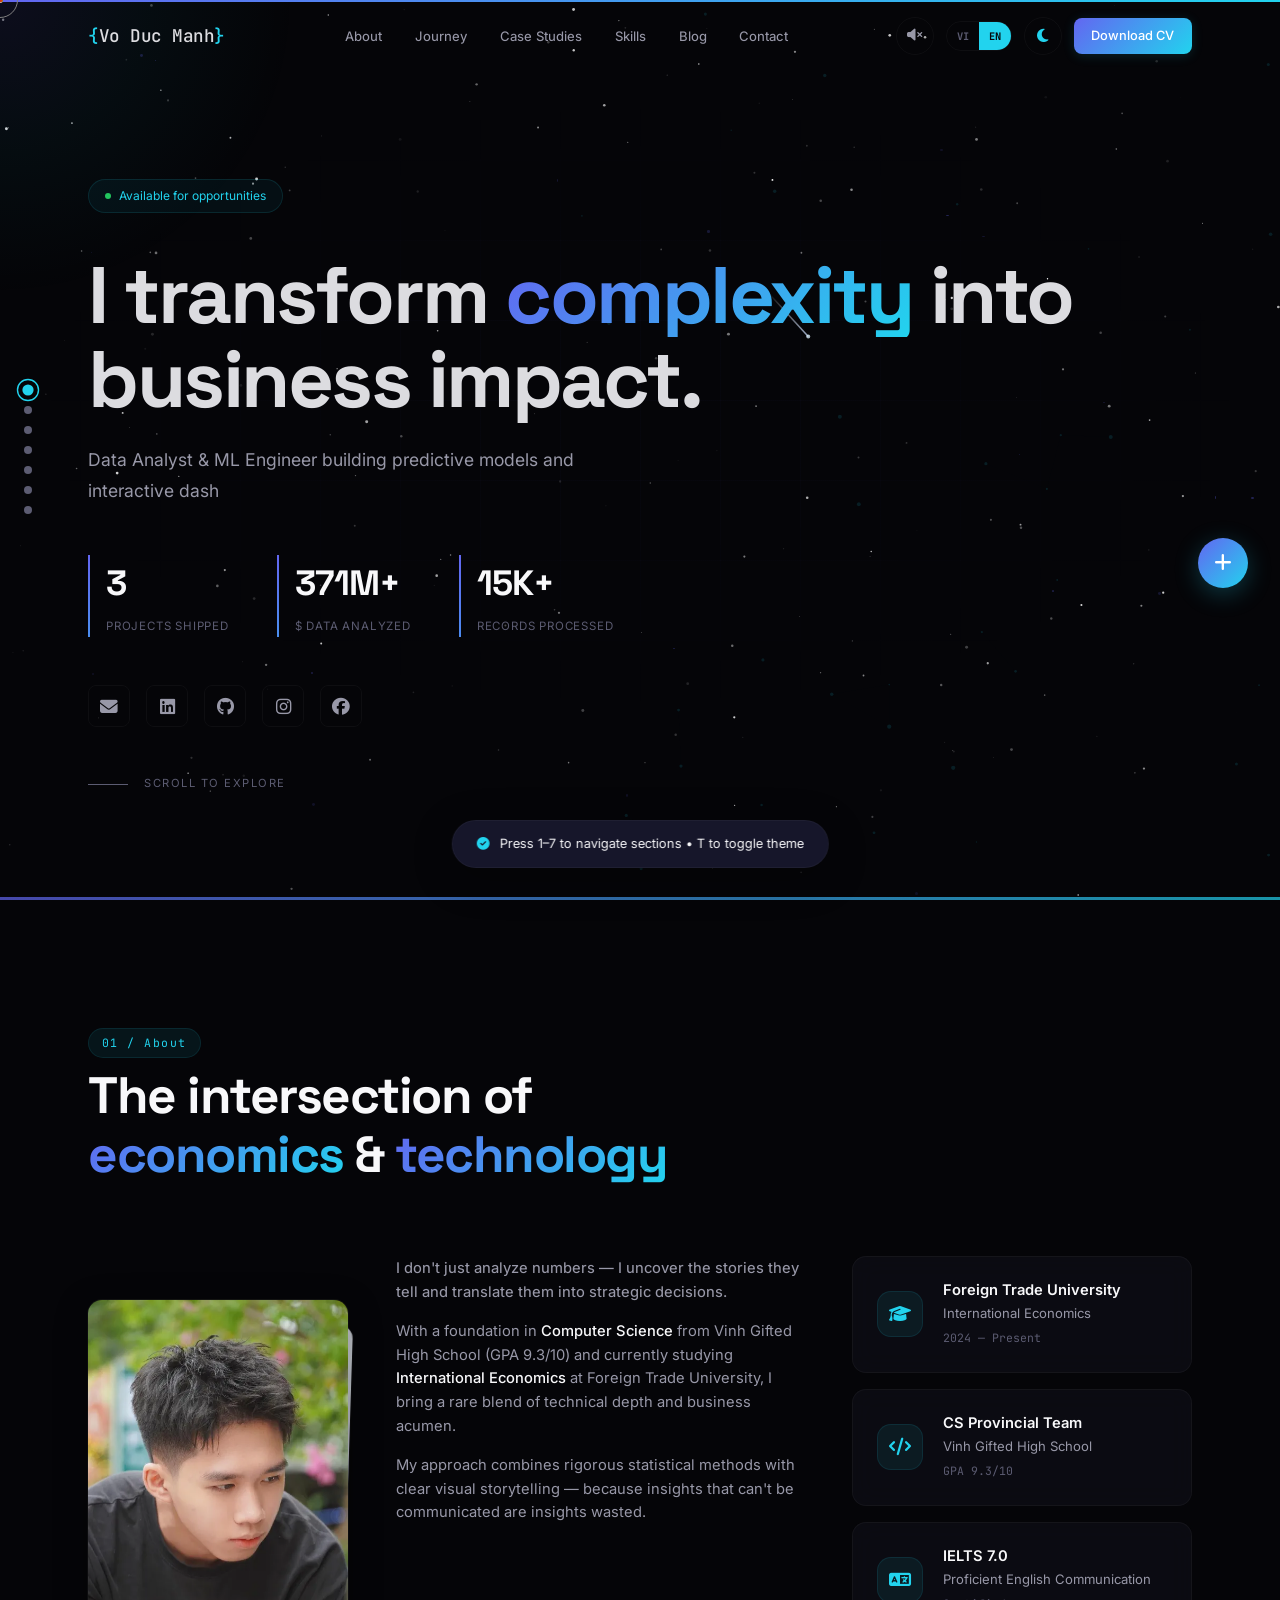
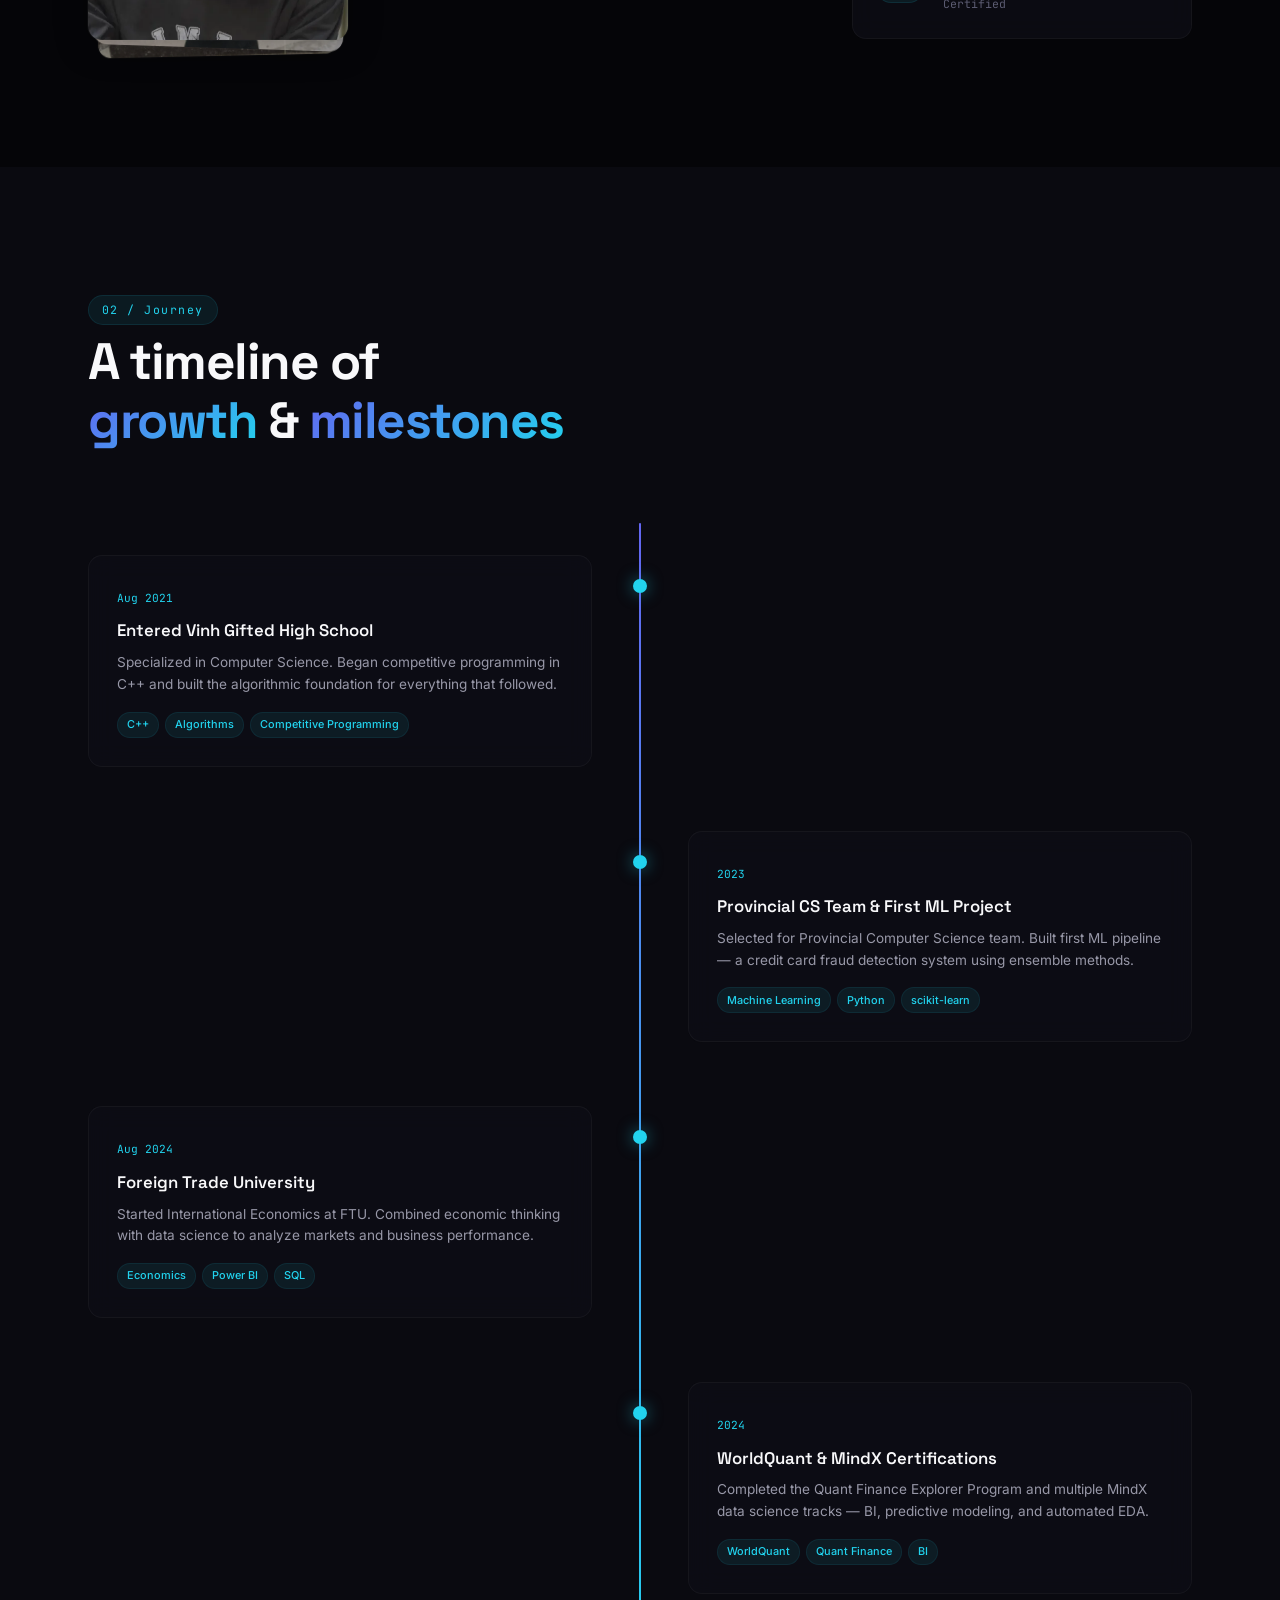
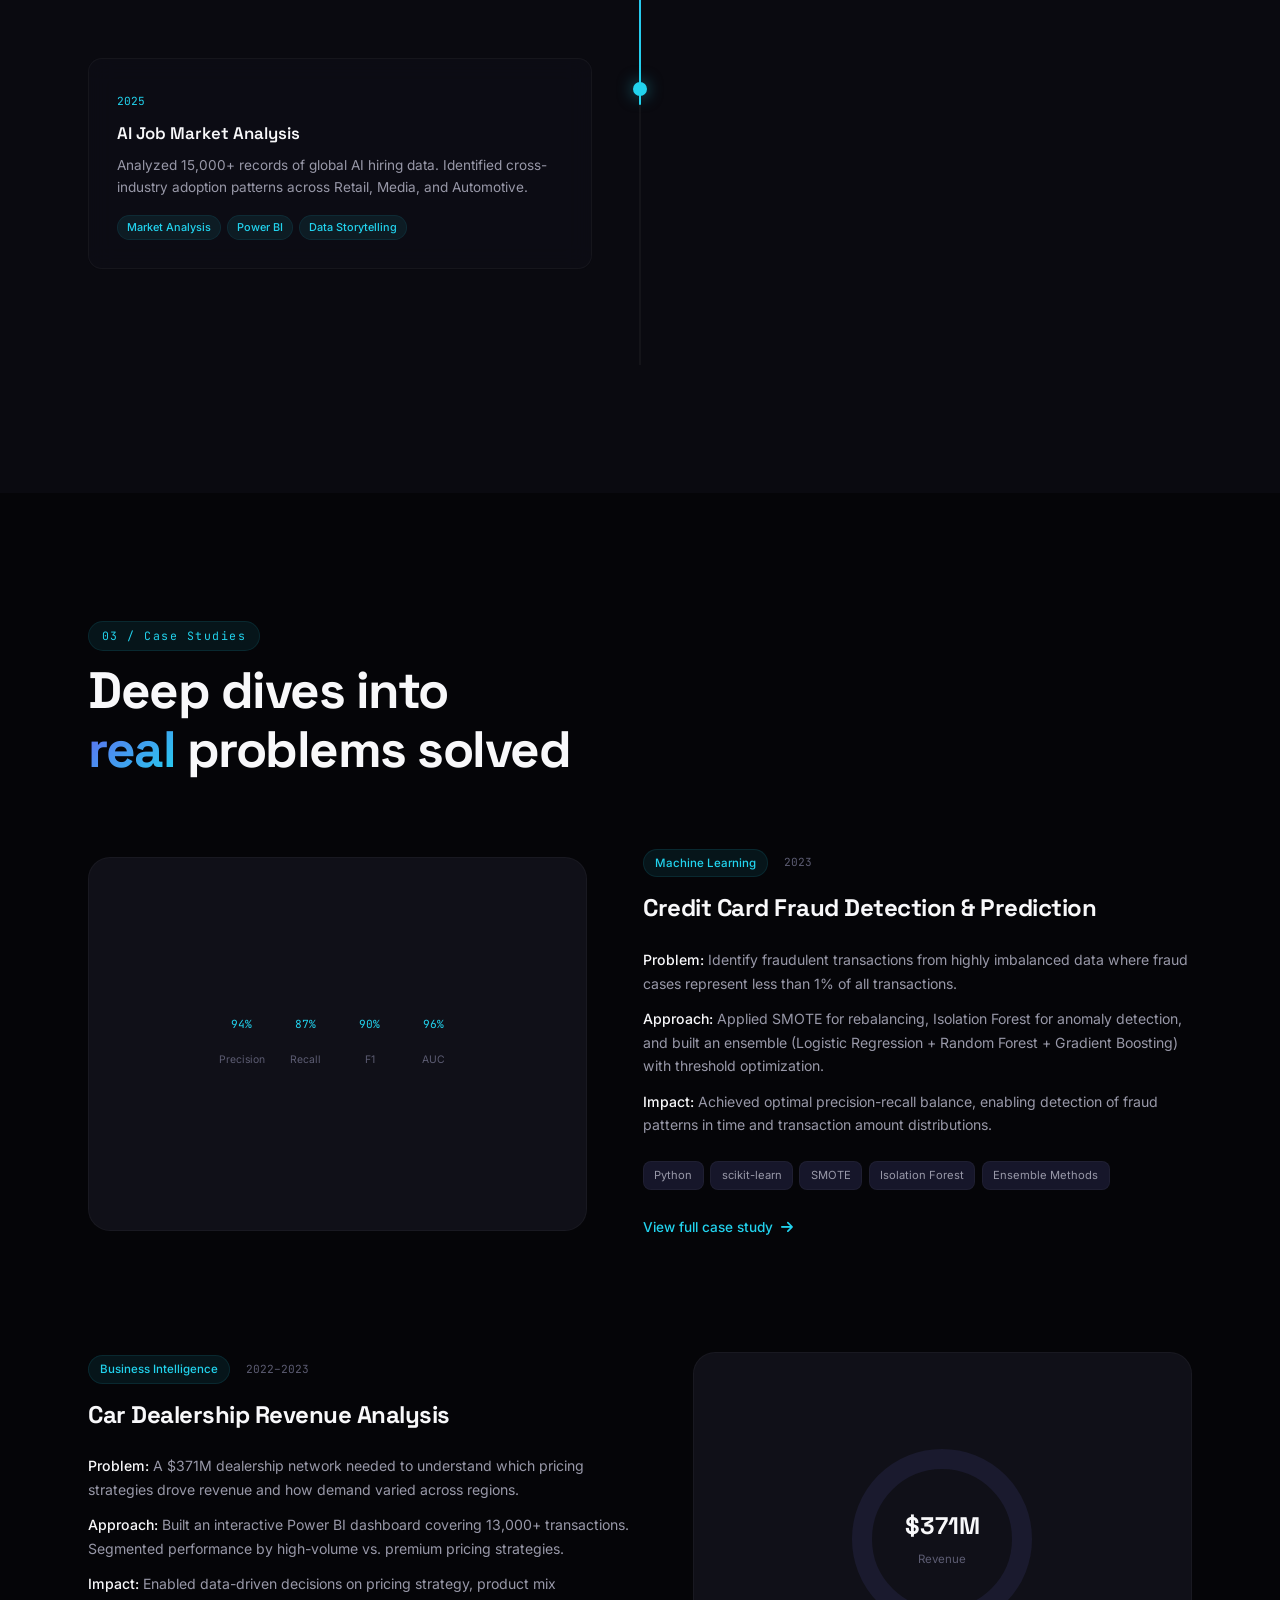
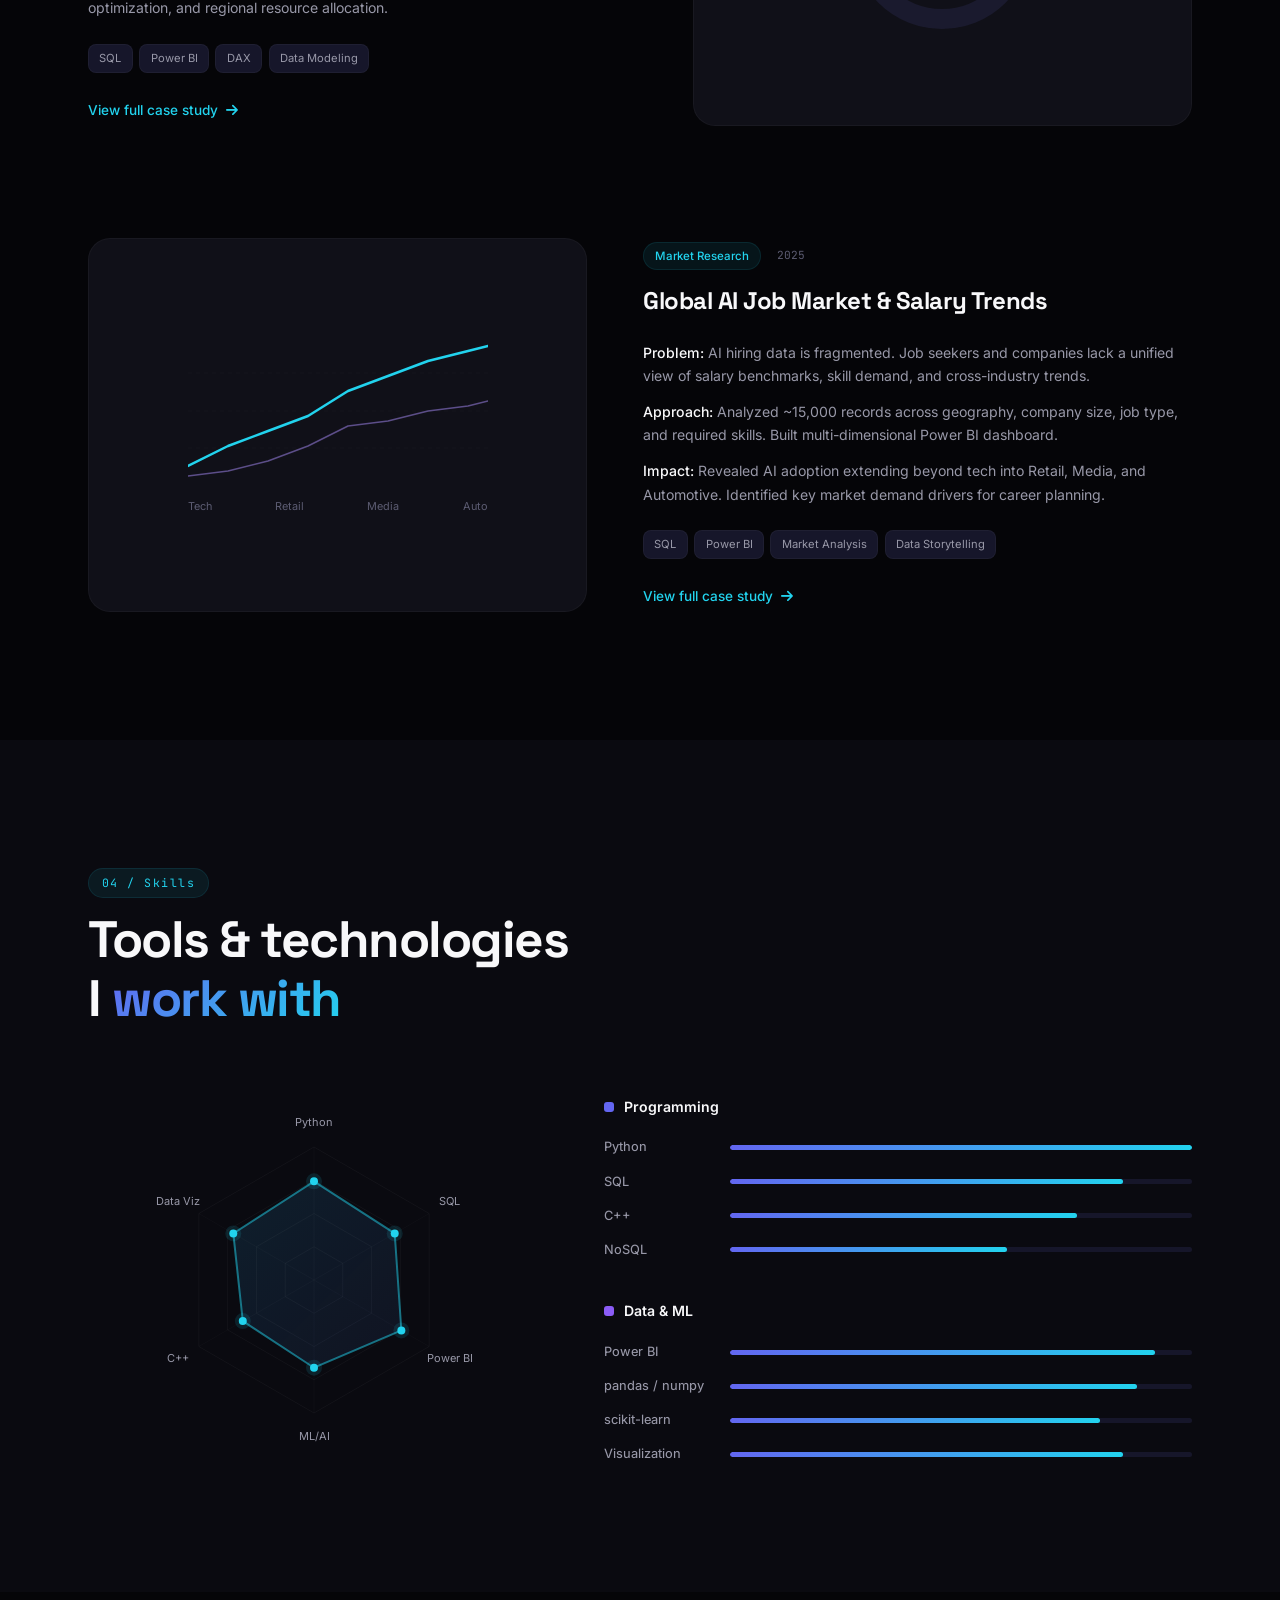
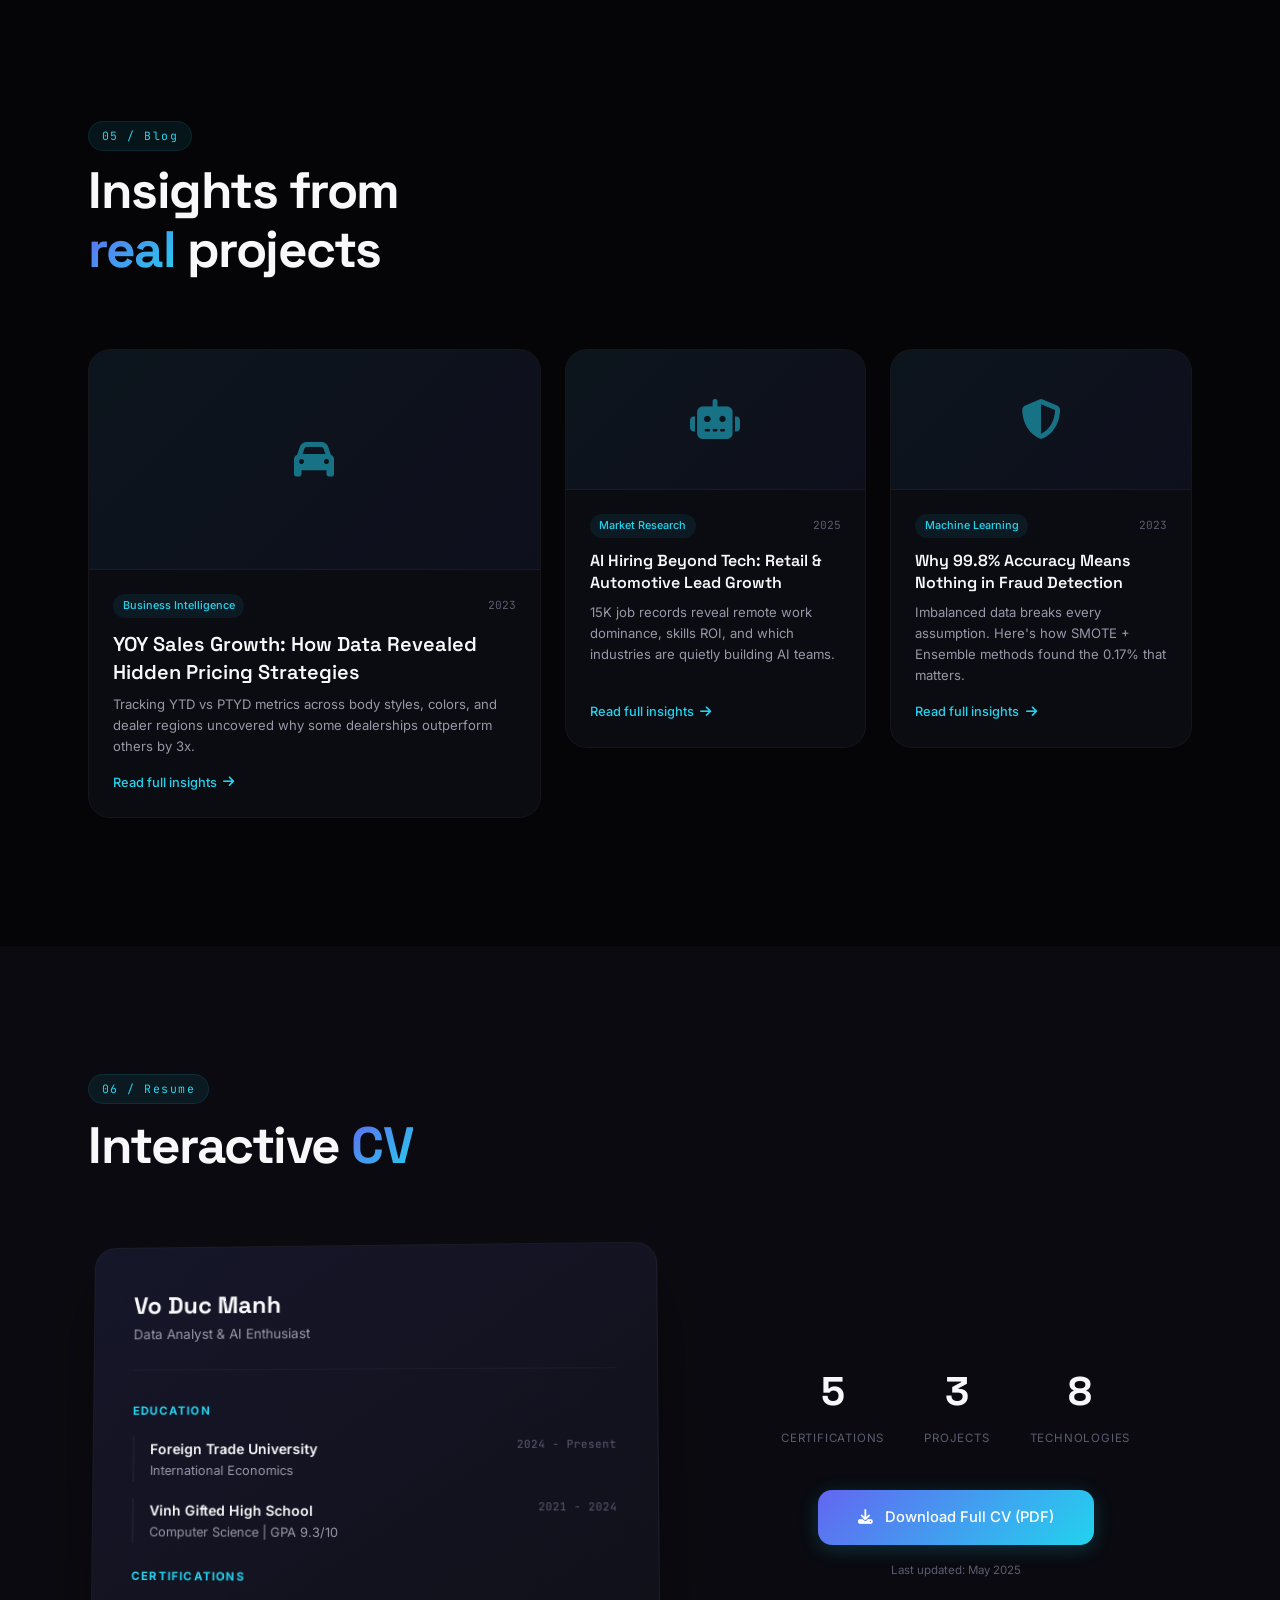
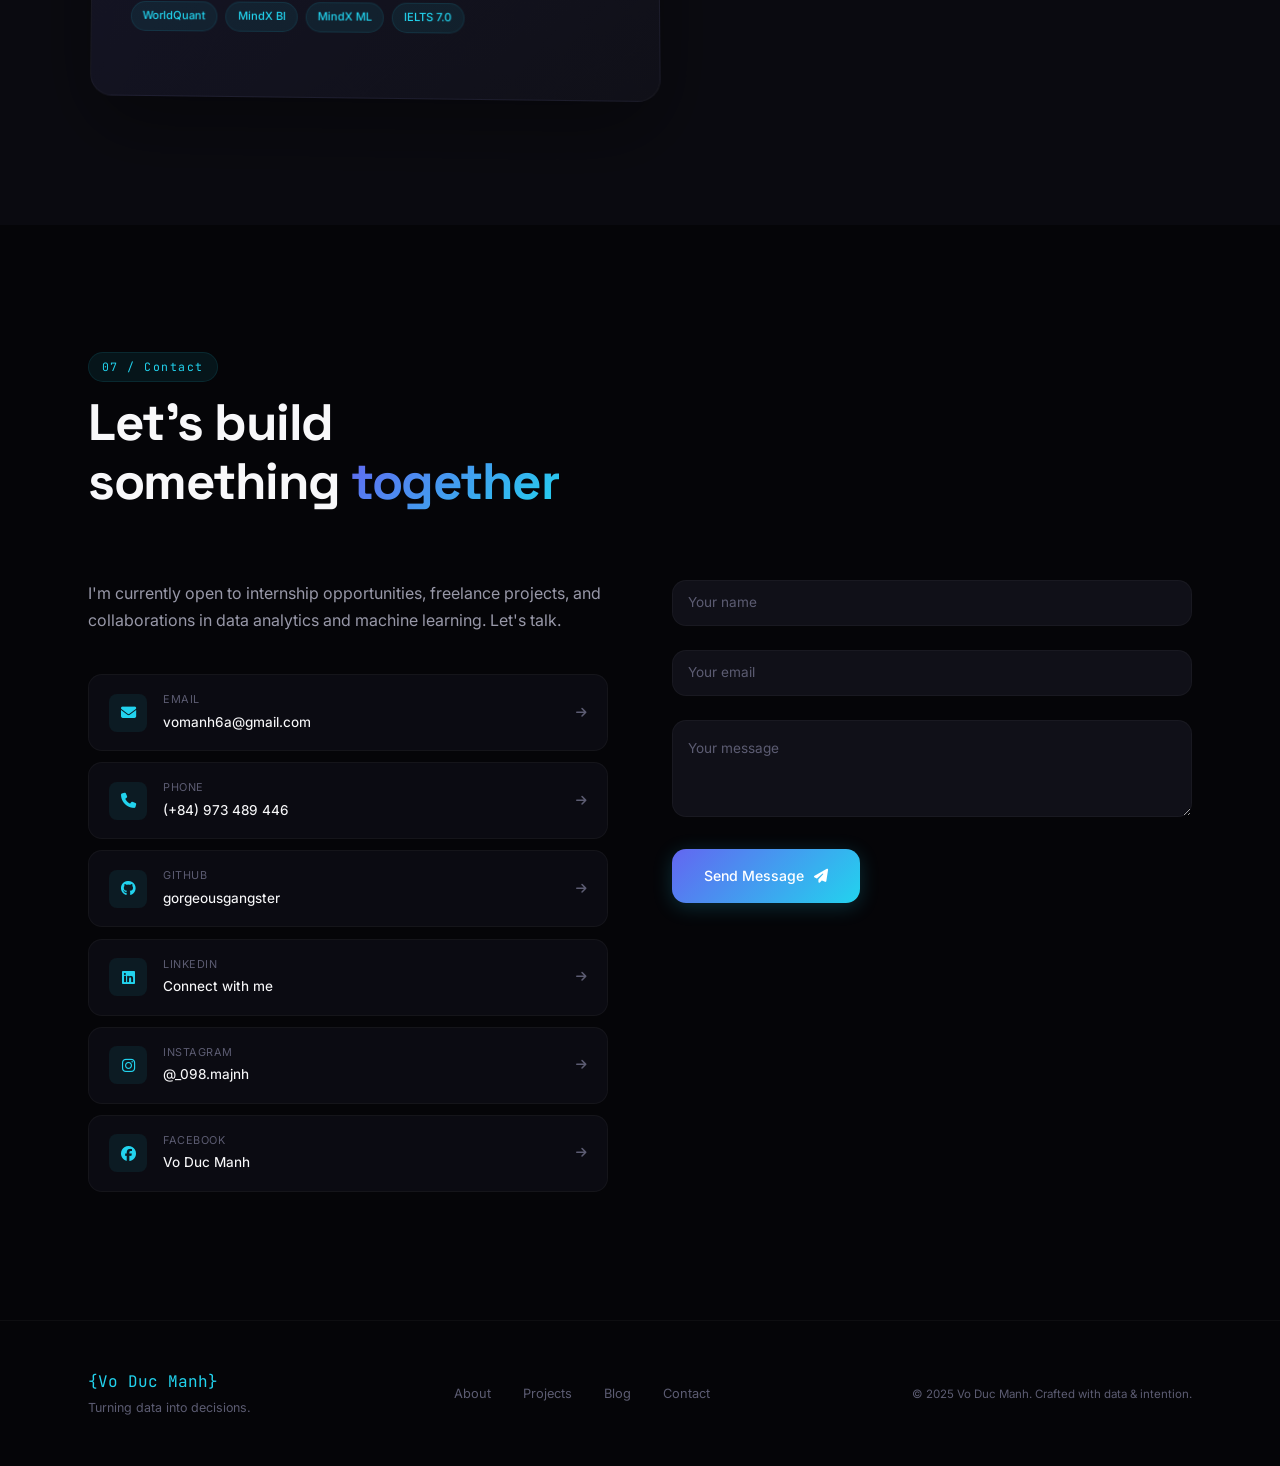
==== commit d05bb308: "feat: ux overhaul, perf optimization, i18n, bg music" ====
--- a/index.html
+++ b/index.html
@@ -9,6 +9,28 @@
     <link rel="stylesheet" href="https://cdnjs.cloudflare.com/ajax/libs/font-awesome/6.5.0/css/all.min.css">
 </head>
 <body>
+    <!-- Stars background -->
+    <canvas id="starsCanvas"></canvas>
+
+    <!-- Preloader -->
+    <div class="preloader" id="preloader">
+        <div class="preloader__inner">
+            <div class="preloader__logo">{VDM}</div>
+            <div class="preloader__bar"><div class="preloader__fill"></div></div>
+        </div>
+    </div>
+
+    <!-- Section navigation dots -->
+    <nav class="section-dots" id="sectionDots">
+        <a href="#hero" class="section-dots__dot active" data-section="hero"></a>
+        <a href="#about" class="section-dots__dot" data-section="about"></a>
+        <a href="#journey" class="section-dots__dot" data-section="journey"></a>
+        <a href="#projects" class="section-dots__dot" data-section="projects"></a>
+        <a href="#skills" class="section-dots__dot" data-section="skills"></a>
+        <a href="#blog" class="section-dots__dot" data-section="blog"></a>
+        <a href="#contact" class="section-dots__dot" data-section="contact"></a>
+    </nav>
+
     <!-- Cursor system -->
     <div class="cursor-glow" id="cursorGlow"></div>
     <div class="cursor" id="cursor">
@@ -24,19 +46,32 @@
                 <span class="nav__logo-bracket">{</span>Vo Duc Manh<span class="nav__logo-bracket">}</span>
             </a>
             <div class="nav__links" id="navLinks">
-                <a href="#about" class="nav__link" data-section="about">About</a>
-                <a href="#journey" class="nav__link" data-section="journey">Journey</a>
-                <a href="#projects" class="nav__link" data-section="projects">Case Studies</a>
-                <a href="#skills" class="nav__link" data-section="skills">Skills</a>
-                <a href="#blog" class="nav__link" data-section="blog">Blog</a>
-                <a href="#contact" class="nav__link" data-section="contact">Contact</a>
+                <a href="#about" class="nav__link" data-section="about" data-i18n="nav.about">About</a>
+                <a href="#journey" class="nav__link" data-section="journey" data-i18n="nav.journey">Journey</a>
+                <a href="#projects" class="nav__link" data-section="projects" data-i18n="nav.projects">Case Studies</a>
+                <a href="#skills" class="nav__link" data-section="skills" data-i18n="nav.skills">Skills</a>
+                <a href="#blog" class="nav__link" data-section="blog" data-i18n="nav.blog">Blog</a>
+                <a href="#contact" class="nav__link" data-section="contact" data-i18n="nav.contact">Contact</a>
             </div>
             <div class="nav__actions">
+                <div class="music-control" id="musicControl">
+                    <button class="music-toggle" id="musicToggle" aria-label="Toggle music">
+                        <i class="fas fa-volume-xmark music-toggle__icon music-toggle__icon--off"></i>
+                        <i class="fas fa-volume-high music-toggle__icon music-toggle__icon--on"></i>
+                    </button>
+                    <div class="music-control__slider">
+                        <input type="range" id="musicVolume" min="0" max="100" value="70" class="music-volume">
+                    </div>
+                </div>
+                <div class="lang-switch" id="langSwitch">
+                    <button class="lang-switch__btn" data-lang="vi">VI</button>
+                    <button class="lang-switch__btn active" data-lang="en">EN</button>
+                </div>
                 <button class="theme-toggle" id="themeToggle" aria-label="Toggle theme">
                     <i class="fas fa-sun theme-toggle__icon theme-toggle__icon--light"></i>
                     <i class="fas fa-moon theme-toggle__icon theme-toggle__icon--dark"></i>
                 </button>
-                <a href="#resume" class="nav__cta">Download CV</a>
+                <a href="#resume" class="nav__cta" data-i18n="nav.cv">Download CV</a>
                 <button class="nav__menu-btn" id="menuBtn" aria-label="Menu">
                     <svg width="24" height="24" viewBox="0 0 24 24" fill="none">
                         <path class="menu-line menu-line--top" d="M4 7h16" stroke="currentColor" stroke-width="2" stroke-linecap="round"/>
@@ -55,39 +90,41 @@
         <div class="hero__content">
             <div class="hero__badge">
                 <span class="hero__badge-dot"></span>
-                Available for opportunities
+                <span data-i18n="hero.badge">Available for opportunities</span>
             </div>
             <h1 class="hero__title hero__title-line">
                 I transform
                 <span class="hero__title-line--accent"><span class="hero__title-word" id="rotatingWord">raw data</span></span>
                 into business impact.
             </h1>
-            <p class="hero__subtitle">
+            <p class="hero__subtitle" data-i18n="hero.subtitle">
                 Data Analyst & ML Engineer building predictive models and interactive dashboards
                 that drive real decisions. Based in Hanoi, Vietnam.
             </p>
             <div class="hero__metrics">
                 <div class="hero__metric">
                     <span class="hero__metric-value" data-count="3">0</span>
-                    <span class="hero__metric-label">Projects Shipped</span>
+                    <span class="hero__metric-label" data-i18n="hero.metric1">Projects Shipped</span>
                 </div>
                 <div class="hero__metric">
                     <span class="hero__metric-value" data-count="371" data-suffix="M+">0</span>
-                    <span class="hero__metric-label">$ Data Analyzed</span>
+                    <span class="hero__metric-label" data-i18n="hero.metric2">$ Data Analyzed</span>
                 </div>
                 <div class="hero__metric">
                     <span class="hero__metric-value" data-count="15" data-suffix="K+">0</span>
-                    <span class="hero__metric-label">Records Processed</span>
+                    <span class="hero__metric-label" data-i18n="hero.metric3">Records Processed</span>
                 </div>
             </div>
             <div class="hero__socials">
                 <a href="mailto:vomanh6a@gmail.com" aria-label="Email" data-tooltip="vomanh6a@gmail.com" data-cursor="Email"><i class="fas fa-envelope"></i></a>
                 <a href="https://www.linkedin.com/in/v%C3%B5-m%E1%BA%A1nh-981369360/" target="_blank" aria-label="LinkedIn" data-tooltip="LinkedIn" data-cursor="LinkedIn"><i class="fab fa-linkedin"></i></a>
                 <a href="https://github.com/gorgeousgangster" target="_blank" aria-label="GitHub" data-tooltip="GitHub" data-cursor="GitHub"><i class="fab fa-github"></i></a>
+                <a href="https://www.instagram.com/_098.majnh/" target="_blank" aria-label="Instagram" data-tooltip="Instagram" data-cursor="Instagram"><i class="fab fa-instagram"></i></a>
+                <a href="https://www.facebook.com/v0.cong.tu/" target="_blank" aria-label="Facebook" data-tooltip="Facebook" data-cursor="Facebook"><i class="fab fa-facebook"></i></a>
             </div>
             <div class="hero__scroll-indicator">
                 <div class="hero__scroll-line"></div>
-                <span>Scroll to explore</span>
+                <span data-i18n="hero.scroll">Scroll to explore</span>
             </div>
         </div>
         <div class="hero__visual">
@@ -99,21 +136,32 @@
     <section class="about" id="about">
         <div class="container">
             <div class="section-header">
-                <span class="section-header__tag">01 / About</span>
-                <h2 class="section-header__title">The intersection of<br><em>economics</em> & <em>technology</em></h2>
+                <span class="section-header__tag" data-i18n="about.tag">01 / About</span>
+                <h2 class="section-header__title" data-i18n="about.title" data-i18n-html="1">The intersection of<br><em>economics</em> & <em>technology</em></h2>
             </div>
             <div class="about__layout">
+                <div class="photo-stack" id="photoStack">
+                    <div class="photo-stack__card" data-index="0">
+                        <img src="assets/images/portrait.webp" alt="Portrait" loading="lazy" decoding="async" width="260" height="340">
+                    </div>
+                    <div class="photo-stack__card" data-index="1">
+                        <img src="assets/images/beach.webp" alt="Beach" loading="lazy" decoding="async" width="260" height="340">
+                    </div>
+                    <div class="photo-stack__card" data-index="2">
+                        <img src="assets/images/group-suits.webp" alt="Group" loading="lazy" decoding="async" width="260" height="340">
+                    </div>
+                </div>
                 <div class="about__narrative">
-                    <p class="about__lead">
+                    <p class="about__lead" data-i18n="about.lead">
                         I don't just analyze numbers — I uncover the stories they tell and translate
                         them into strategic decisions.
                     </p>
-                    <p>
+                    <p data-i18n="about.p1" data-i18n-html="1">
                         With a foundation in <strong>Computer Science</strong> from Vinh Gifted High School
                         (GPA 9.3/10) and currently studying <strong>International Economics</strong> at
                         Foreign Trade University, I bring a rare blend of technical depth and business acumen.
                     </p>
-                    <p>
+                    <p data-i18n="about.p2">
                         My approach combines rigorous statistical methods with clear visual storytelling —
                         because insights that can't be communicated are insights wasted.
                     </p>
@@ -152,8 +200,8 @@
     <section class="journey" id="journey">
         <div class="container">
             <div class="section-header">
-                <span class="section-header__tag">02 / Journey</span>
-                <h2 class="section-header__title">A timeline of<br><em>growth</em> & <em>milestones</em></h2>
+                <span class="section-header__tag" data-i18n="journey.tag">02 / Journey</span>
+                <h2 class="section-header__title" data-i18n="journey.title" data-i18n-html="1">A timeline of<br><em>growth</em> & <em>milestones</em></h2>
             </div>
             <div class="timeline">
                 <div class="timeline__line">
@@ -224,8 +272,8 @@
     <section class="projects" id="projects">
         <div class="container">
             <div class="section-header">
-                <span class="section-header__tag">03 / Case Studies</span>
-                <h2 class="section-header__title">Deep dives into<br><em>real</em> problems solved</h2>
+                <span class="section-header__tag" data-i18n="projects.tag">03 / Case Studies</span>
+                <h2 class="section-header__title" data-i18n="projects.title" data-i18n-html="1">Deep dives into<br><em>real</em> problems solved</h2>
             </div>
             <div class="cases">
                 <!-- Case 1 -->
@@ -349,8 +397,8 @@
     <section class="skills" id="skills">
         <div class="container">
             <div class="section-header">
-                <span class="section-header__tag">04 / Skills</span>
-                <h2 class="section-header__title">Tools & technologies<br>I <em>work with</em></h2>
+                <span class="section-header__tag" data-i18n="skills.tag">04 / Skills</span>
+                <h2 class="section-header__title" data-i18n="skills.title" data-i18n-html="1">Tools & technologies<br>I <em>work with</em></h2>
             </div>
             <div class="skills__radar">
                 <div class="skills__chart">
@@ -414,8 +462,8 @@
     <section class="blog" id="blog">
         <div class="container">
             <div class="section-header">
-                <span class="section-header__tag">05 / Blog</span>
-                <h2 class="section-header__title">Insights from<br><em>real</em> projects</h2>
+                <span class="section-header__tag" data-i18n="blog.tag">05 / Blog</span>
+                <h2 class="section-header__title" data-i18n="blog.title" data-i18n-html="1">Insights from<br><em>real</em> projects</h2>
             </div>
             <div class="blog__grid">
                 <article class="blog-card blog-card--featured" data-article="car-sales">
@@ -655,8 +703,8 @@
     <section class="resume" id="resume">
         <div class="container">
             <div class="section-header">
-                <span class="section-header__tag">06 / Resume</span>
-                <h2 class="section-header__title">Interactive <em>CV</em></h2>
+                <span class="section-header__tag" data-i18n="resume.tag">06 / Resume</span>
+                <h2 class="section-header__title" data-i18n="resume.title" data-i18n-html="1">Interactive <em>CV</em></h2>
             </div>
             <div class="resume__layout">
                 <div class="resume__preview">
@@ -718,8 +766,8 @@
     <section class="contact" id="contact">
         <div class="container">
             <div class="section-header">
-                <span class="section-header__tag">07 / Contact</span>
-                <h2 class="section-header__title">Let's build<br>something <em>together</em></h2>
+                <span class="section-header__tag" data-i18n="contact.tag">07 / Contact</span>
+                <h2 class="section-header__title" data-i18n="contact.title" data-i18n-html="1">Let's build<br>something <em>together</em></h2>
             </div>
             <div class="contact__layout">
                 <div class="contact__info">
@@ -760,6 +808,22 @@
                             </div>
                             <i class="fas fa-arrow-right contact__channel-arrow"></i>
                         </a>
+                        <a href="https://www.instagram.com/_098.majnh/" target="_blank" class="contact__channel">
+                            <div class="contact__channel-icon"><i class="fab fa-instagram"></i></div>
+                            <div class="contact__channel-info">
+                                <span class="contact__channel-label">Instagram</span>
+                                <span class="contact__channel-value">@_098.majnh</span>
+                            </div>
+                            <i class="fas fa-arrow-right contact__channel-arrow"></i>
+                        </a>
+                        <a href="https://www.facebook.com/v0.cong.tu/" target="_blank" class="contact__channel">
+                            <div class="contact__channel-icon"><i class="fab fa-facebook"></i></div>
+                            <div class="contact__channel-info">
+                                <span class="contact__channel-label">Facebook</span>
+                                <span class="contact__channel-value">Vo Duc Manh</span>
+                            </div>
+                            <i class="fas fa-arrow-right contact__channel-arrow"></i>
+                        </a>
                     </div>
                 </div>
                 <div class="contact__form-wrapper">
@@ -818,6 +882,12 @@
         <a href="https://www.linkedin.com/in/v%C3%B5-m%E1%BA%A1nh-981369360/" target="_blank" class="fab-menu__btn" data-tooltip="LinkedIn" style="background:var(--bg-3);">
             <i class="fab fa-linkedin"></i>
         </a>
+        <a href="https://www.instagram.com/_098.majnh/" target="_blank" class="fab-menu__btn" data-tooltip="Instagram" style="background:var(--bg-3);">
+            <i class="fab fa-instagram"></i>
+        </a>
+        <a href="https://www.facebook.com/v0.cong.tu/" target="_blank" class="fab-menu__btn" data-tooltip="Facebook" style="background:var(--bg-3);">
+            <i class="fab fa-facebook"></i>
+        </a>
         <button class="fab-menu__trigger" id="fabTrigger" aria-label="Quick actions">
             <i class="fas fa-plus"></i>
         </button>
--- a/style.css
+++ b/style.css
@@ -67,6 +67,8 @@
 [data-theme="light"] .article-modal__container { background: #fff; }
 
 *, *::before, *::after { margin: 0; padding: 0; box-sizing: border-box; }
+html, body { cursor: none; }
+a, button, input, textarea, select { cursor: none; }
 
 html {
     scroll-behavior: smooth;
@@ -82,6 +84,19 @@
     overflow-x: hidden;
 }
 
+#starsCanvas {
+    position: fixed;
+    inset: 0;
+    width: 100%;
+    height: 100%;
+    z-index: -1;
+    pointer-events: none;
+}
+
+[data-theme="light"] #starsCanvas {
+    opacity: 0.3;
+}
+
 ::selection { background: var(--accent-1); color: #fff; }
 
 .container {
@@ -91,8 +106,223 @@
 }
 
 a { color: inherit; text-decoration: none; }
-button { cursor: pointer; border: none; background: none; font: inherit; color: inherit; }
+button { border: none; background: none; font: inherit; color: inherit; }
 img { max-width: 100%; display: block; }
+
+/* ═══════════════════════════════════════════════════════
+   PRELOADER
+   ═══════════════════════════════════════════════════════ */
+
+.preloader {
+    position: fixed;
+    inset: 0;
+    z-index: 100000;
+    background: var(--bg-0);
+    display: flex;
+    align-items: center;
+    justify-content: center;
+    transition: opacity 0.6s var(--ease-out), visibility 0.6s;
+}
+
+.preloader--done {
+    opacity: 0;
+    visibility: hidden;
+    pointer-events: none;
+}
+
+.preloader__inner {
+    text-align: center;
+}
+
+.preloader__logo {
+    font-family: 'JetBrains Mono', monospace;
+    font-size: 2rem;
+    font-weight: 700;
+    color: var(--text-0);
+    margin-bottom: 1.5rem;
+    animation: preloader-pulse 1.2s ease-in-out infinite;
+}
+
+.preloader__bar {
+    width: 120px;
+    height: 2px;
+    background: var(--bg-3);
+    border-radius: 2px;
+    overflow: hidden;
+}
+
+.preloader__fill {
+    height: 100%;
+    width: 0%;
+    background: var(--gradient-cyan);
+    border-radius: 2px;
+    animation: preloader-fill 1.5s var(--ease-out) forwards;
+}
+
+@keyframes preloader-pulse {
+    0%, 100% { opacity: 1; }
+    50% { opacity: 0.4; }
+}
+
+@keyframes preloader-fill {
+    to { width: 100%; }
+}
+
+/* ═══════════════════════════════════════════════════════
+   SECTION NAVIGATION DOTS
+   ═══════════════════════════════════════════════════════ */
+
+.section-dots {
+    position: fixed;
+    left: 1.5rem;
+    top: 50%;
+    transform: translateY(-50%);
+    display: flex;
+    flex-direction: column;
+    gap: 12px;
+    z-index: 900;
+}
+
+.section-dots__dot {
+    width: 8px;
+    height: 8px;
+    border-radius: 50%;
+    background: var(--text-3);
+    transition: transform 0.4s var(--ease-out), background-color 0.4s;
+    position: relative;
+}
+
+.section-dots__dot::before {
+    content: '';
+    position: absolute;
+    inset: -4px;
+    border-radius: 50%;
+    border: 1px solid transparent;
+    transition: border-color 0.4s;
+}
+
+.section-dots__dot.active {
+    background: var(--cyan);
+    transform: scale(1.4);
+}
+
+.section-dots__dot.active::before {
+    border-color: var(--cyan);
+}
+
+.section-dots__dot:hover {
+    background: var(--accent-1);
+    transform: scale(1.3);
+}
+
+@media (max-width: 768px) {
+    .section-dots { display: none; }
+}
+
+/* ═══════════════════════════════════════════════════════
+   MAGNETIC BUTTON EFFECT
+   ═══════════════════════════════════════════════════════ */
+
+.magnetic {
+    transition: transform 0.3s var(--ease-out);
+}
+
+/* ═══════════════════════════════════════════════════════
+   SMOOTH REVEAL ANIMATIONS
+   ═══════════════════════════════════════════════════════ */
+
+.reveal-text {
+    overflow: hidden;
+}
+
+.reveal-text span {
+    display: inline-block;
+    transform: translateY(100%);
+    transition: transform 0.7s var(--ease-expo);
+}
+
+.reveal-text.revealed span {
+    transform: translateY(0);
+}
+
+.stagger-reveal > * {
+    opacity: 0;
+    transform: translateY(30px);
+    transition: opacity 0.6s var(--ease-out), transform 0.6s var(--ease-expo);
+}
+
+.stagger-reveal.revealed > * {
+    opacity: 1;
+    transform: translateY(0);
+}
+
+.stagger-reveal.revealed > *:nth-child(1) { transition-delay: 0s; }
+.stagger-reveal.revealed > *:nth-child(2) { transition-delay: 0.08s; }
+.stagger-reveal.revealed > *:nth-child(3) { transition-delay: 0.16s; }
+.stagger-reveal.revealed > *:nth-child(4) { transition-delay: 0.24s; }
+.stagger-reveal.revealed > *:nth-child(5) { transition-delay: 0.32s; }
+
+/* ═══════════════════════════════════════════════════════
+   3D TILT CARD EFFECT
+   ═══════════════════════════════════════════════════════ */
+
+.tilt-card {
+    transform-style: preserve-3d;
+    transition: transform 0.15s ease-out;
+}
+
+.tilt-card > * {
+    transform: translateZ(20px);
+}
+
+/* ═══════════════════════════════════════════════════════
+   SCROLL VELOCITY INDICATOR
+   ═══════════════════════════════════════════════════════ */
+
+.velocity-line {
+    position: fixed;
+    top: 0;
+    left: 0;
+    right: 0;
+    height: 2px;
+    background: var(--gradient-cyan);
+    transform-origin: left;
+    transform: scaleX(0);
+    z-index: 10002;
+    opacity: 0;
+    transition: opacity 0.3s;
+}
+
+.velocity-line.active {
+    opacity: 1;
+}
+
+/* ═══════════════════════════════════════════════════════
+   HOVER UNDERLINE ANIMATION
+   ═══════════════════════════════════════════════════════ */
+
+.nav__link {
+    position: relative;
+}
+
+.nav__link::after {
+    content: '';
+    position: absolute;
+    bottom: -4px;
+    left: 0;
+    width: 100%;
+    height: 2px;
+    background: var(--gradient-cyan);
+    transform: scaleX(0);
+    transform-origin: right;
+    transition: transform 0.4s var(--ease-expo);
+}
+
+.nav__link:hover::after,
+.nav__link.active::after {
+    transform: scaleX(1);
+    transform-origin: left;
+}
 
 /* ═══════════════════════════════════════════════════════
    CURSOR & GLOW
@@ -101,12 +331,83 @@
 .cursor-glow {
     position: fixed;
     top: 0; left: 0;
-    width: 800px; height: 800px;
+    width: 600px; height: 600px;
     border-radius: 50%;
-    background: radial-gradient(circle, rgba(99,102,241,0.07) 0%, rgba(34,211,238,0.03) 30%, transparent 65%);
+    background: radial-gradient(circle, rgba(99,102,241,0.09) 0%, rgba(34,211,238,0.04) 35%, transparent 70%);
     pointer-events: none;
     z-index: 0;
     will-change: transform;
+    contain: strict;
+}
+
+/* Cursor trail canvas */
+.cursor-trail-canvas {
+    position: fixed;
+    inset: 0;
+    pointer-events: none;
+    z-index: 99998;
+}
+
+@media (max-width: 768px) { .cursor-trail-canvas { display: none; } }
+@media (pointer: coarse) { .cursor-trail-canvas { display: none; } }
+
+/* Section progress bar */
+.section-progress {
+    position: fixed;
+    bottom: 0;
+    left: 0;
+    right: 0;
+    height: 3px;
+    background: var(--gradient-cyan);
+    transform-origin: left;
+    transform: scaleX(0);
+    z-index: 10001;
+    opacity: 0.7;
+}
+
+/* Section focus state */
+section.section--focus {
+    opacity: 1;
+}
+
+section:not(.section--focus) {
+    opacity: 0.92;
+    transition: opacity 0.6s var(--ease-out);
+}
+
+
+
+/* Image reveal on scroll */
+.img-reveal {
+    opacity: 0;
+    transform: scale(0.95);
+    transition: opacity 0.8s var(--ease-expo), transform 0.8s var(--ease-expo);
+}
+
+.img-revealed {
+    opacity: 1;
+    transform: scale(1);
+}
+
+/* Badge pulse */
+.badge-pulse {
+    animation: badge-ping 1s var(--ease-out);
+}
+
+@keyframes badge-ping {
+    0% { box-shadow: 0 0 0 0 rgba(34, 211, 238, 0.4); }
+    100% { box-shadow: 0 0 0 12px rgba(34, 211, 238, 0); }
+}
+
+/* Field focus glow */
+.field--focused {
+    box-shadow: 0 0 0 2px rgba(34, 211, 238, 0.2);
+    border-radius: var(--radius-md);
+}
+
+/* Nav link letter spacing transition */
+.nav__link {
+    transition: color 0.3s, background 0.3s, letter-spacing 0.3s var(--ease-out);
 }
 
 /* Spotlight on cards */
@@ -145,7 +446,7 @@
     top: 0; left: 0; right: 0;
     height: var(--nav-height);
     z-index: 1000;
-    transition: background 0.5s, box-shadow 0.5s, backdrop-filter 0.5s;
+    transition: background 0.4s;
 }
 
 .nav--scrolled {
@@ -159,9 +460,10 @@
     margin: 0 auto;
     padding: 0 clamp(1.5rem, 4vw, 3rem);
     height: 100%;
-    display: flex;
+    display: grid;
+    grid-template-columns: 150px 1fr auto;
     align-items: center;
-    justify-content: space-between;
+    gap: 1rem;
 }
 
 .nav__logo {
@@ -176,6 +478,7 @@
 .nav__links {
     display: flex;
     gap: 0.25rem;
+    justify-content: center;
 }
 
 .nav__link {
@@ -186,6 +489,8 @@
     border-radius: var(--radius-sm);
     transition: color 0.3s, background 0.3s;
     position: relative;
+    white-space: nowrap;
+    min-width: max-content;
 }
 
 .nav__link:hover, .nav__link--active {
@@ -203,14 +508,136 @@
     border-radius: 1px;
 }
 
-.nav__actions { display: flex; align-items: center; gap: 0.75rem; }
+.nav__actions { display: flex; align-items: center; gap: 0.75rem; justify-self: end; flex-shrink: 0; white-space: nowrap; }
+
+.music-control {
+    position: relative;
+    display: flex;
+    align-items: center;
+    width: 38px;
+    height: 38px;
+    flex-shrink: 0;
+}
+
+.music-toggle {
+    width: 38px; height: 38px;
+    border-radius: 50%;
+    display: flex; align-items: center; justify-content: center;
+    border: 1px solid var(--border);
+    transition: border-color 0.3s, background-color 0.3s;
+    position: relative;
+    overflow: hidden;
+}
+
+.music-toggle:hover {
+    border-color: var(--border-hover);
+    background: var(--accent-glow);
+}
+
+.music-toggle__icon {
+    position: absolute;
+    font-size: 0.85rem;
+    color: var(--text-2);
+    transition: opacity 0.3s, transform 0.3s;
+}
+
+.music-toggle__icon--on { opacity: 0; transform: scale(0.5); }
+.music-toggle__icon--off { opacity: 1; transform: scale(1); }
+
+.music-toggle.playing .music-toggle__icon--on { opacity: 1; transform: scale(1); color: var(--cyan); }
+.music-toggle.playing .music-toggle__icon--off { opacity: 0; transform: scale(0.5); }
+
+.music-control__slider {
+    position: absolute;
+    top: 100%;
+    left: 50%;
+    transform: translateX(-50%) scaleY(0);
+    transform-origin: top center;
+    opacity: 0;
+    padding: 10px 12px;
+    background: var(--bg-2);
+    border: 1px solid var(--border);
+    border-radius: var(--radius-sm);
+    transition: opacity 0.3s var(--ease-out), transform 0.3s var(--ease-out);
+    margin-top: 8px;
+    z-index: 100;
+}
+
+.music-control:hover .music-control__slider {
+    opacity: 1;
+    transform: translateX(-50%) scaleY(1);
+}
+
+.music-volume {
+    -webkit-appearance: none;
+    appearance: none;
+    width: 100px;
+    height: 4px;
+    background: var(--bg-4);
+    border-radius: 2px;
+    outline: none;
+    display: block;
+}
+
+.music-volume::-webkit-slider-thumb {
+    -webkit-appearance: none;
+    appearance: none;
+    width: 14px;
+    height: 14px;
+    border-radius: 50%;
+    background: var(--cyan);
+    cursor: none;
+    box-shadow: 0 0 8px rgba(34, 211, 238, 0.4);
+}
+
+.music-volume::-moz-range-thumb {
+    width: 14px;
+    height: 14px;
+    border-radius: 50%;
+    background: var(--cyan);
+    border: none;
+    cursor: none;
+    box-shadow: 0 0 8px rgba(34, 211, 238, 0.4);
+}
+
+.lang-switch {
+    display: flex;
+    border: 1px solid var(--border);
+    border-radius: 20px;
+    overflow: hidden;
+    flex-shrink: 0;
+}
+
+.lang-switch__btn {
+    font-family: 'JetBrains Mono', monospace;
+    font-size: 0.65rem;
+    font-weight: 700;
+    width: 32px;
+    height: 28px;
+    display: flex;
+    align-items: center;
+    justify-content: center;
+    color: var(--text-3);
+    transition: color 0.3s, background-color 0.3s;
+    letter-spacing: -0.5px;
+}
+
+.lang-switch__btn.active {
+    color: var(--bg-0);
+    background: var(--cyan);
+}
+
+.lang-switch__btn:not(.active):hover {
+    color: var(--text-1);
+    background: var(--accent-glow);
+}
 
 .theme-toggle {
     width: 38px; height: 38px;
     border-radius: 50%;
     display: flex; align-items: center; justify-content: center;
     border: 1px solid var(--border);
-    transition: all 0.3s var(--ease-out);
+    transition: border-color 0.3s, background-color 0.3s;
     position: relative;
     overflow: hidden;
 }
@@ -223,7 +650,7 @@
 .theme-toggle__icon {
     position: absolute;
     font-size: 0.95rem;
-    transition: all 0.4s var(--ease-out);
+    transition: opacity 0.4s var(--ease-out), transform 0.4s var(--ease-out);
 }
 
 .theme-toggle__icon--light { color: #f59e0b; opacity: 0; transform: rotate(-90deg) scale(0.5); }
@@ -238,8 +665,11 @@
     border-radius: var(--radius-sm);
     background: var(--gradient-cyan);
     color: white;
-    transition: all 0.3s var(--ease-out);
+    transition: transform 0.3s var(--ease-out), opacity 0.3s;
     box-shadow: 0 2px 12px rgba(34,211,238,0.15);
+    min-width: 100px;
+    text-align: center;
+    white-space: nowrap;
 }
 
 .nav__cta:hover {
@@ -406,7 +836,7 @@
     border: 1px solid var(--border);
     color: var(--text-2);
     font-size: 1.1rem;
-    transition: all 0.35s var(--ease-out);
+    transition: transform 0.35s var(--ease-out), color 0.3s, border-color 0.3s, background-color 0.3s;
 }
 
 .hero__socials a:hover {
@@ -414,7 +844,6 @@
     border-color: var(--cyan);
     background: var(--cyan-glow);
     transform: translateY(-3px);
-    box-shadow: 0 8px 20px rgba(34,211,238,0.1);
 }
 
 .hero__scroll-indicator {
@@ -504,9 +933,43 @@
 
 .about__layout {
     display: grid;
-    grid-template-columns: 1.2fr 1fr;
-    gap: 4rem;
+    grid-template-columns: auto 1.2fr 1fr;
+    gap: 3rem;
     align-items: start;
+}
+
+.photo-stack {
+    position: relative;
+    width: 260px;
+    height: 340px;
+    perspective: 1000px;
+    align-self: center;
+    transform: translateY(var(--parallax, 0));
+}
+
+.photo-stack__card {
+    position: absolute;
+    inset: 0;
+    border-radius: var(--radius-md);
+    overflow: hidden;
+    box-shadow: 0 8px 32px rgba(0,0,0,0.35), 0 0 0 1px var(--border);
+    transition: transform 0.7s cubic-bezier(0.34, 1.56, 0.64, 1), opacity 0.6s var(--ease-out);
+    transform-origin: center bottom;
+    will-change: transform, opacity;
+}
+
+.photo-stack__card img {
+    width: 100%;
+    height: 100%;
+    object-fit: cover;
+    object-position: center top;
+    pointer-events: none;
+    user-select: none;
+    -webkit-user-drag: none;
+}
+
+.photo-stack__card--departing {
+    transition: transform 0.6s cubic-bezier(0.4, 0, 0.2, 1), opacity 0.5s cubic-bezier(0.4, 0, 0.2, 1);
 }
 
 .about__lead {
@@ -539,7 +1002,7 @@
     overflow: hidden;
     opacity: 0;
     transform: translateX(30px);
-    transition: all 0.7s var(--ease-expo);
+    transition: opacity 0.7s var(--ease-expo), transform 0.7s var(--ease-expo);
 }
 
 .stat-card.visible { opacity: 1; transform: translateX(0); }
@@ -593,7 +1056,7 @@
     position: relative;
     opacity: 0;
     transform: translateY(30px) scale(0.97);
-    transition: all 0.8s var(--ease-expo);
+    transition: opacity 0.8s var(--ease-expo), transform 0.8s var(--ease-expo);
 }
 
 .timeline__item.visible { opacity: 1; transform: translateY(0) scale(1); }
@@ -612,7 +1075,7 @@
     border-radius: 50%;
     background: var(--bg-1);
     border: 2px solid var(--text-3);
-    transition: all 0.5s var(--ease-out);
+    transition: border-color 0.5s var(--ease-out);
     z-index: 2;
 }
 
@@ -667,7 +1130,7 @@
     align-items: center;
     opacity: 0;
     transform: translateY(50px);
-    transition: all 0.9s var(--ease-expo);
+    transition: opacity 0.9s var(--ease-expo), transform 0.9s var(--ease-expo);
 }
 
 .case.visible { opacity: 1; transform: translateY(0); }
@@ -834,7 +1297,7 @@
     position: relative;
     opacity: 0;
     transform: translateY(30px) scale(0.96);
-    transition: all 0.8s var(--ease-expo), border-color 0.4s, box-shadow 0.4s;
+    transition: opacity 0.8s var(--ease-expo), transform 0.8s var(--ease-expo), border-color 0.4s;
 }
 
 .blog-card.visible { opacity: 1; transform: translateY(0) scale(1); }
@@ -925,7 +1388,7 @@
     background: var(--gradient-cyan);
     color: white; border-radius: var(--radius-md);
     font-weight: 500; font-size: 0.92rem;
-    transition: all 0.4s var(--ease-out);
+    transition: transform 0.4s var(--ease-out), opacity 0.3s;
     box-shadow: 0 4px 20px rgba(34,211,238,0.2);
 }
 
@@ -954,7 +1417,7 @@
     border: 1px solid var(--border);
     border-radius: var(--radius-md);
     position: relative; overflow: hidden;
-    transition: all 0.4s var(--ease-out);
+    transition: transform 0.4s var(--ease-out), border-color 0.3s;
 }
 
 .contact__channel:hover {
@@ -1002,7 +1465,7 @@
     position: absolute; left: 1rem; top: 50%; transform: translateY(-50%);
     font-size: 0.85rem; color: var(--text-3);
     pointer-events: none;
-    transition: all 0.3s var(--ease-out);
+    transition: transform 0.3s var(--ease-out), color 0.3s;
 }
 
 .form-group textarea ~ label { top: 1.1rem; transform: none; }
@@ -1021,7 +1484,7 @@
     background: var(--gradient-cyan);
     color: white; border-radius: var(--radius-md);
     font-weight: 500; font-size: 0.88rem;
-    transition: all 0.4s var(--ease-out);
+    transition: transform 0.4s var(--ease-out), opacity 0.3s;
     box-shadow: 0 4px 20px rgba(34,211,238,0.2);
     align-self: flex-start;
 }
@@ -1085,7 +1548,7 @@
     border: 1px solid var(--border);
     border-radius: 50%;
     color: var(--text-2); font-size: 1rem; z-index: 10;
-    transition: all 0.3s var(--ease-out);
+    transition: transform 0.3s var(--ease-out), background-color 0.3s, color 0.3s;
 }
 
 .article-modal__close:hover { background: var(--accent-1); color: white; transform: rotate(90deg); }
@@ -1118,7 +1581,7 @@
     background: var(--gradient-cyan);
     color: white; border-radius: var(--radius-md);
     font-weight: 500; font-size: 0.85rem;
-    transition: all 0.4s var(--ease-out);
+    transition: transform 0.4s var(--ease-out), opacity 0.3s;
     box-shadow: 0 4px 20px rgba(34,211,238,0.2);
 }
 .article__cta .btn-primary:hover { transform: translateY(-2px); box-shadow: 0 8px 30px rgba(34,211,238,0.3); }
@@ -1136,7 +1599,7 @@
 }
 
 .back-to-top {
-    position: fixed; bottom: 2rem; right: 2rem;
+    position: fixed; bottom: 2rem; right: 5rem;
     width: 44px; height: 44px;
     border-radius: 50%;
     background: var(--bg-3);
@@ -1146,8 +1609,7 @@
     z-index: 900;
     opacity: 0; transform: translateY(20px) scale(0.8);
     pointer-events: none;
-    transition: all 0.4s var(--ease-expo);
-    backdrop-filter: blur(8px);
+    transition: opacity 0.4s var(--ease-expo), transform 0.4s var(--ease-expo), background 0.3s, border-color 0.3s;
 }
 
 .back-to-top.visible { opacity: 1; transform: translateY(0) scale(1); pointer-events: auto; }
@@ -1157,7 +1619,7 @@
    PERFORMANCE
    ═══════════════════════════════════════════════════════ */
 
-.hero__visual, .hero__content, .cursor-glow, .particle, .back-to-top, .page-progress { will-change: transform; }
+.particle { will-change: transform; }
 section { contain: layout style; }
 
 /* Theme transition */
@@ -1178,7 +1640,8 @@
 
 @media (max-width: 1024px) {
     .hero__visual { width: 40%; opacity: 0.2; }
-    .about__layout { grid-template-columns: 1fr; gap: 3rem; }
+    .about__layout { grid-template-columns: 1fr; gap: 2rem; }
+    .photo-stack { width: 200px; height: 260px; margin: 0 auto 2rem; }
     .skills__radar { grid-template-columns: 1fr; }
     .resume__layout { grid-template-columns: 1fr; gap: 3rem; }
     .blog__grid { grid-template-columns: 1fr 1fr; }
@@ -1245,12 +1708,12 @@
     border-radius: 50%;
     position: absolute;
     top: -18px; left: -18px;
-    transition: transform 0.15s var(--ease-out), width 0.3s var(--ease-out), height 0.3s var(--ease-out), top 0.3s var(--ease-out), left 0.3s var(--ease-out), border-color 0.3s, background 0.3s;
+    transition: transform 0.2s var(--ease-out), border-color 0.2s, background-color 0.2s;
+    will-change: transform;
 }
 
 .cursor--hover .cursor__ring {
-    width: 56px; height: 56px;
-    top: -28px; left: -28px;
+    transform: scale(1.55);
     border-color: var(--cyan);
     background: rgba(34,211,238,0.08);
 }
@@ -1283,11 +1746,13 @@
 }
 
 @media (max-width: 768px) {
-    .cursor { display: none; }
+    .cursor, .cursor-glow, .cursor-trail-canvas { display: none; }
+    html, body, a, button, input, textarea, select { cursor: auto; }
 }
 
 @media (pointer: coarse) {
-    .cursor { display: none; }
+    .cursor, .cursor-glow, .cursor-trail-canvas { display: none; }
+    html, body, a, button, input, textarea, select { cursor: auto; }
 }
 
 /* ═══════════════════════════════════════════════════════
@@ -1387,7 +1852,7 @@
    ═══════════════════════════════════════════════════════ */
 
 .hover-lift {
-    transition: transform 0.4s var(--ease-expo), box-shadow 0.4s var(--ease-expo);
+    transition: transform 0.4s var(--ease-expo);
 }
 
 .hover-lift:hover {
@@ -1428,13 +1893,13 @@
 
 .fab-menu {
     position: fixed;
-    bottom: 5rem;
+    bottom: 2rem;
     right: 2rem;
     z-index: 901;
     display: flex;
     flex-direction: column-reverse;
     align-items: center;
-    gap: 0.5rem;
+    gap: 0.75rem;
 }
 
 .fab-menu__btn {
@@ -1443,10 +1908,9 @@
     display: flex; align-items: center; justify-content: center;
     font-size: 1rem;
     border: 1px solid var(--border);
-    backdrop-filter: blur(8px);
-    transition: all 0.3s var(--ease-out);
+    transition: transform 0.35s var(--ease-expo), opacity 0.35s var(--ease-expo);
     opacity: 0;
-    transform: scale(0.5) translateY(10px);
+    transform: scale(0.3) translateY(20px);
     pointer-events: none;
 }
 
@@ -1457,8 +1921,10 @@
 }
 
 .fab-menu.open .fab-menu__btn:nth-child(1) { transition-delay: 0s; }
-.fab-menu.open .fab-menu__btn:nth-child(2) { transition-delay: 0.05s; }
-.fab-menu.open .fab-menu__btn:nth-child(3) { transition-delay: 0.1s; }
+.fab-menu.open .fab-menu__btn:nth-child(2) { transition-delay: 0.04s; }
+.fab-menu.open .fab-menu__btn:nth-child(3) { transition-delay: 0.08s; }
+.fab-menu.open .fab-menu__btn:nth-child(4) { transition-delay: 0.12s; }
+.fab-menu.open .fab-menu__btn:nth-child(5) { transition-delay: 0.16s; }
 
 .fab-menu__btn:hover {
     background: var(--cyan);
@@ -1476,7 +1942,7 @@
     font-size: 1.2rem;
     display: flex; align-items: center; justify-content: center;
     box-shadow: 0 6px 25px rgba(34,211,238,0.25);
-    transition: all 0.3s var(--ease-out);
+    transition: transform 0.3s var(--ease-out);
     border: none;
 }
 
@@ -1512,7 +1978,7 @@
     gap: 0.6rem;
     z-index: 10002;
     opacity: 0;
-    transition: all 0.5s var(--ease-expo);
+    transition: opacity 0.5s var(--ease-expo), transform 0.5s var(--ease-expo);
     backdrop-filter: blur(12px);
     box-shadow: 0 10px 40px rgba(0,0,0,0.3);
 }
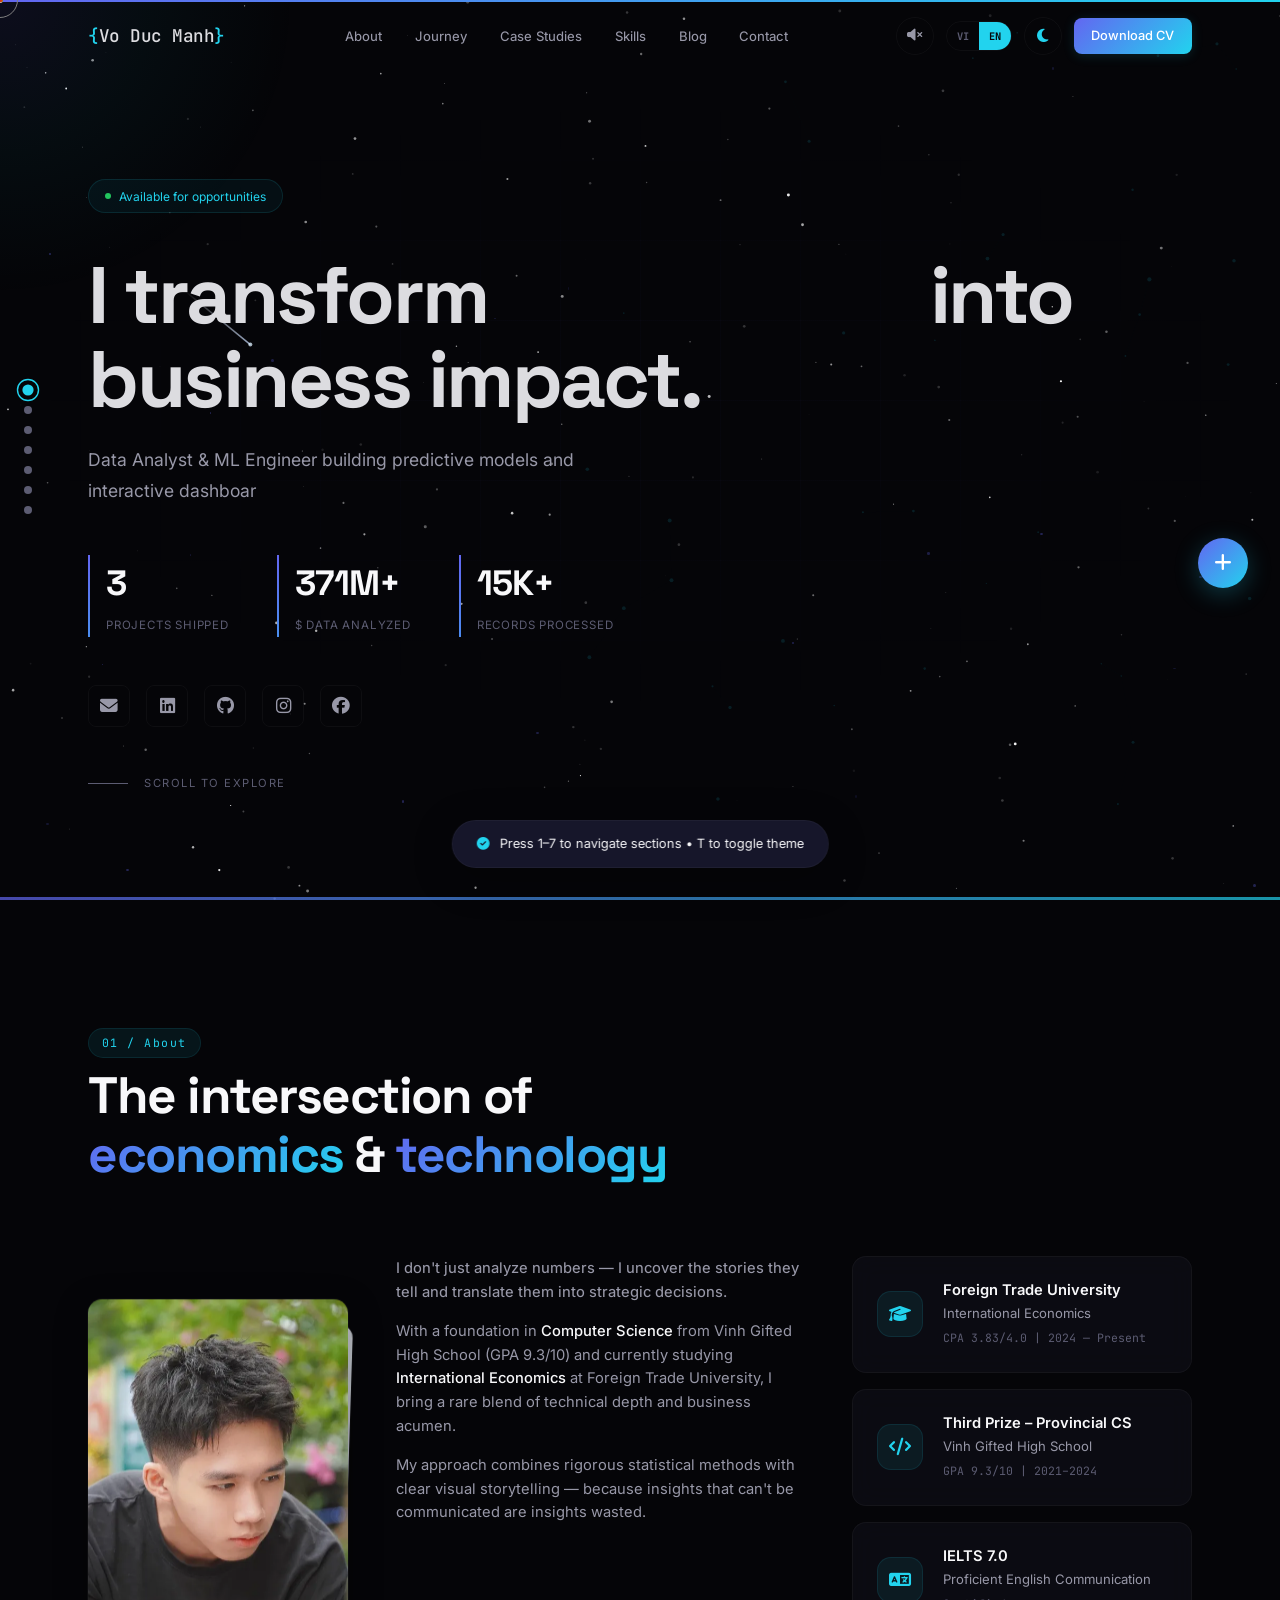
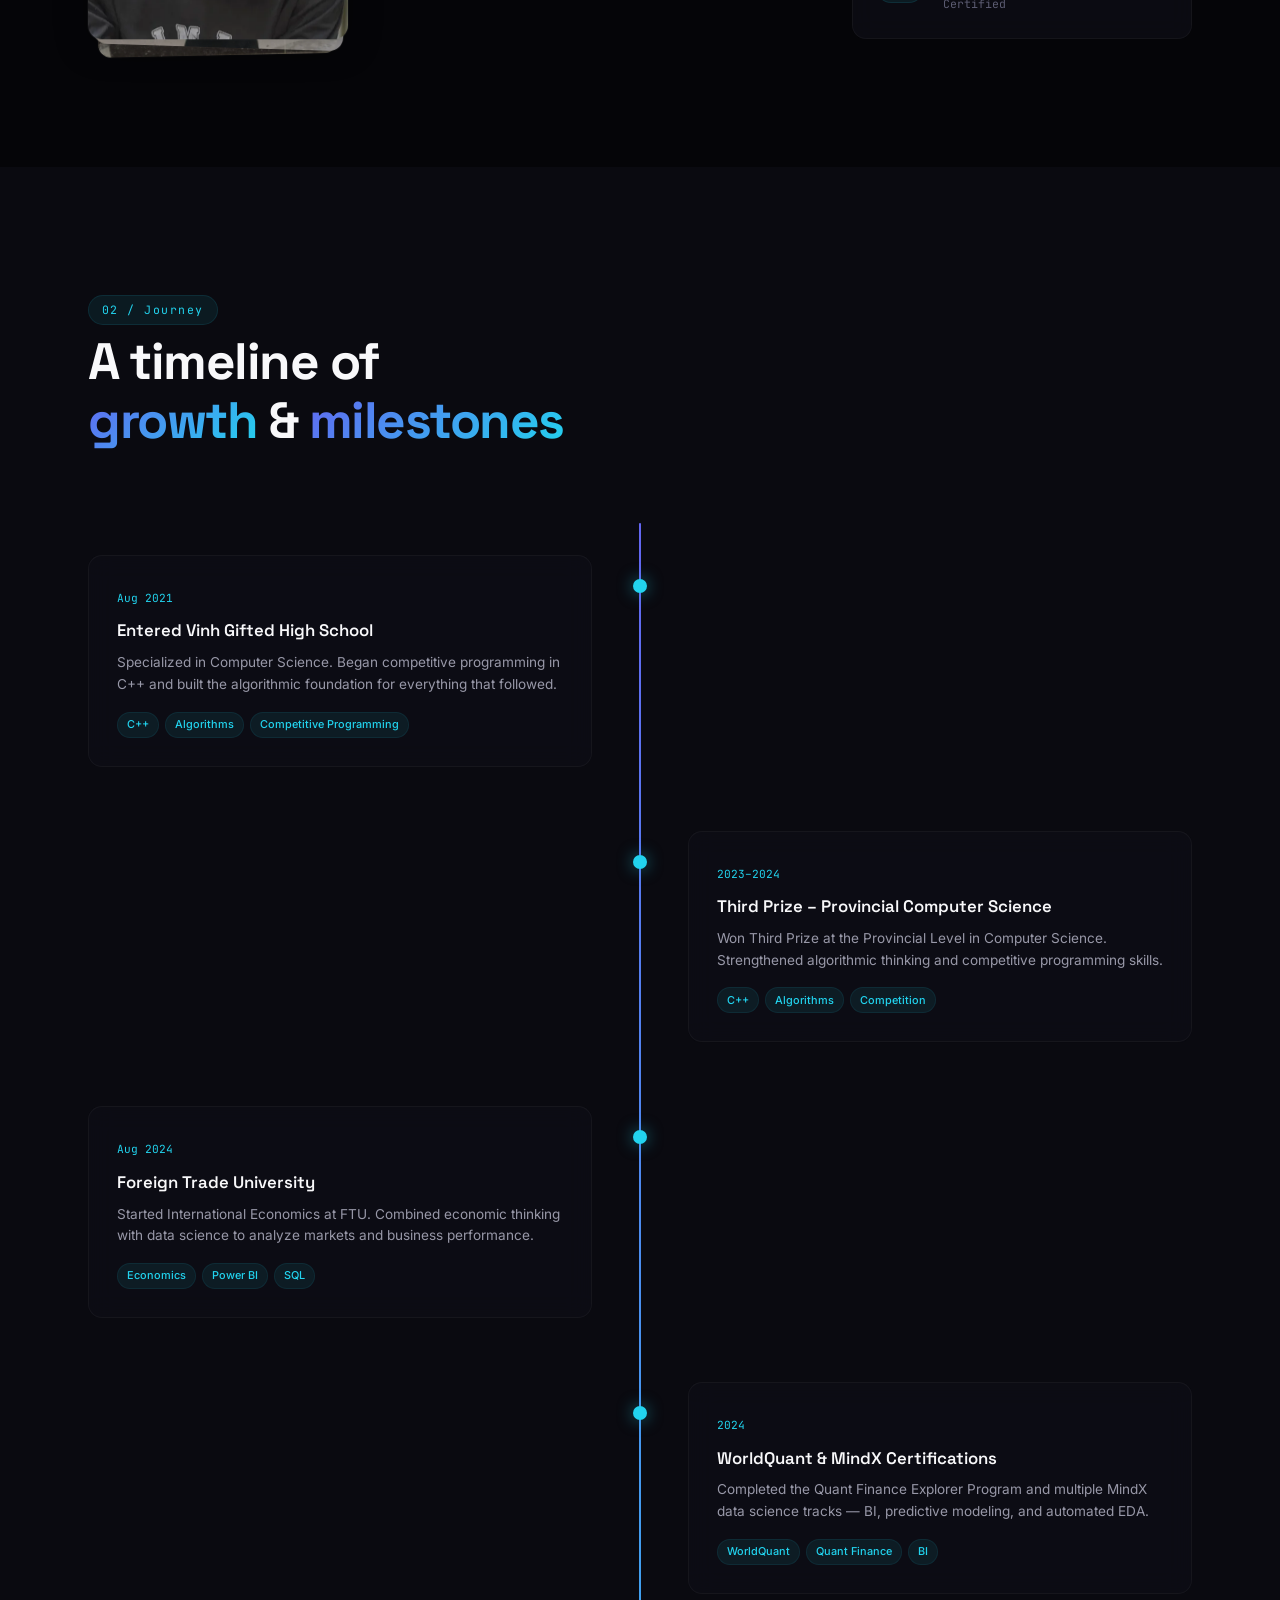
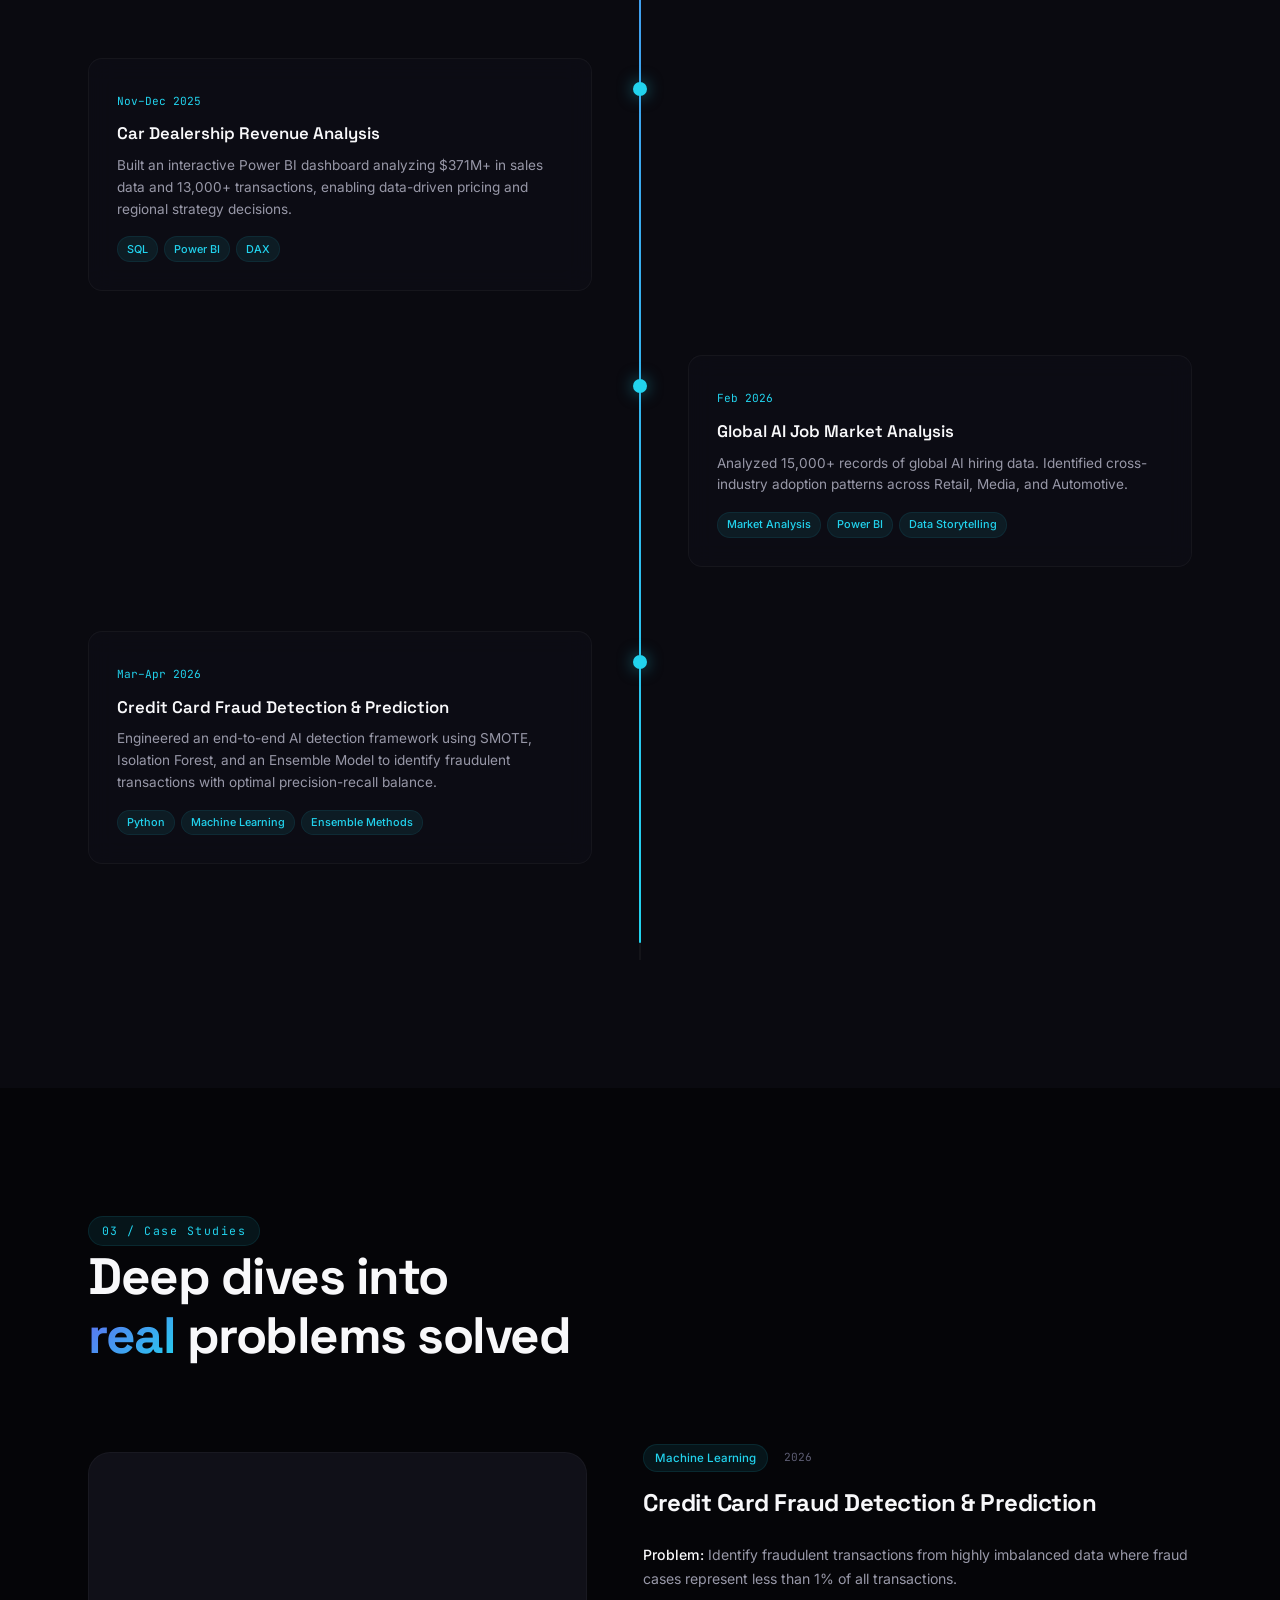
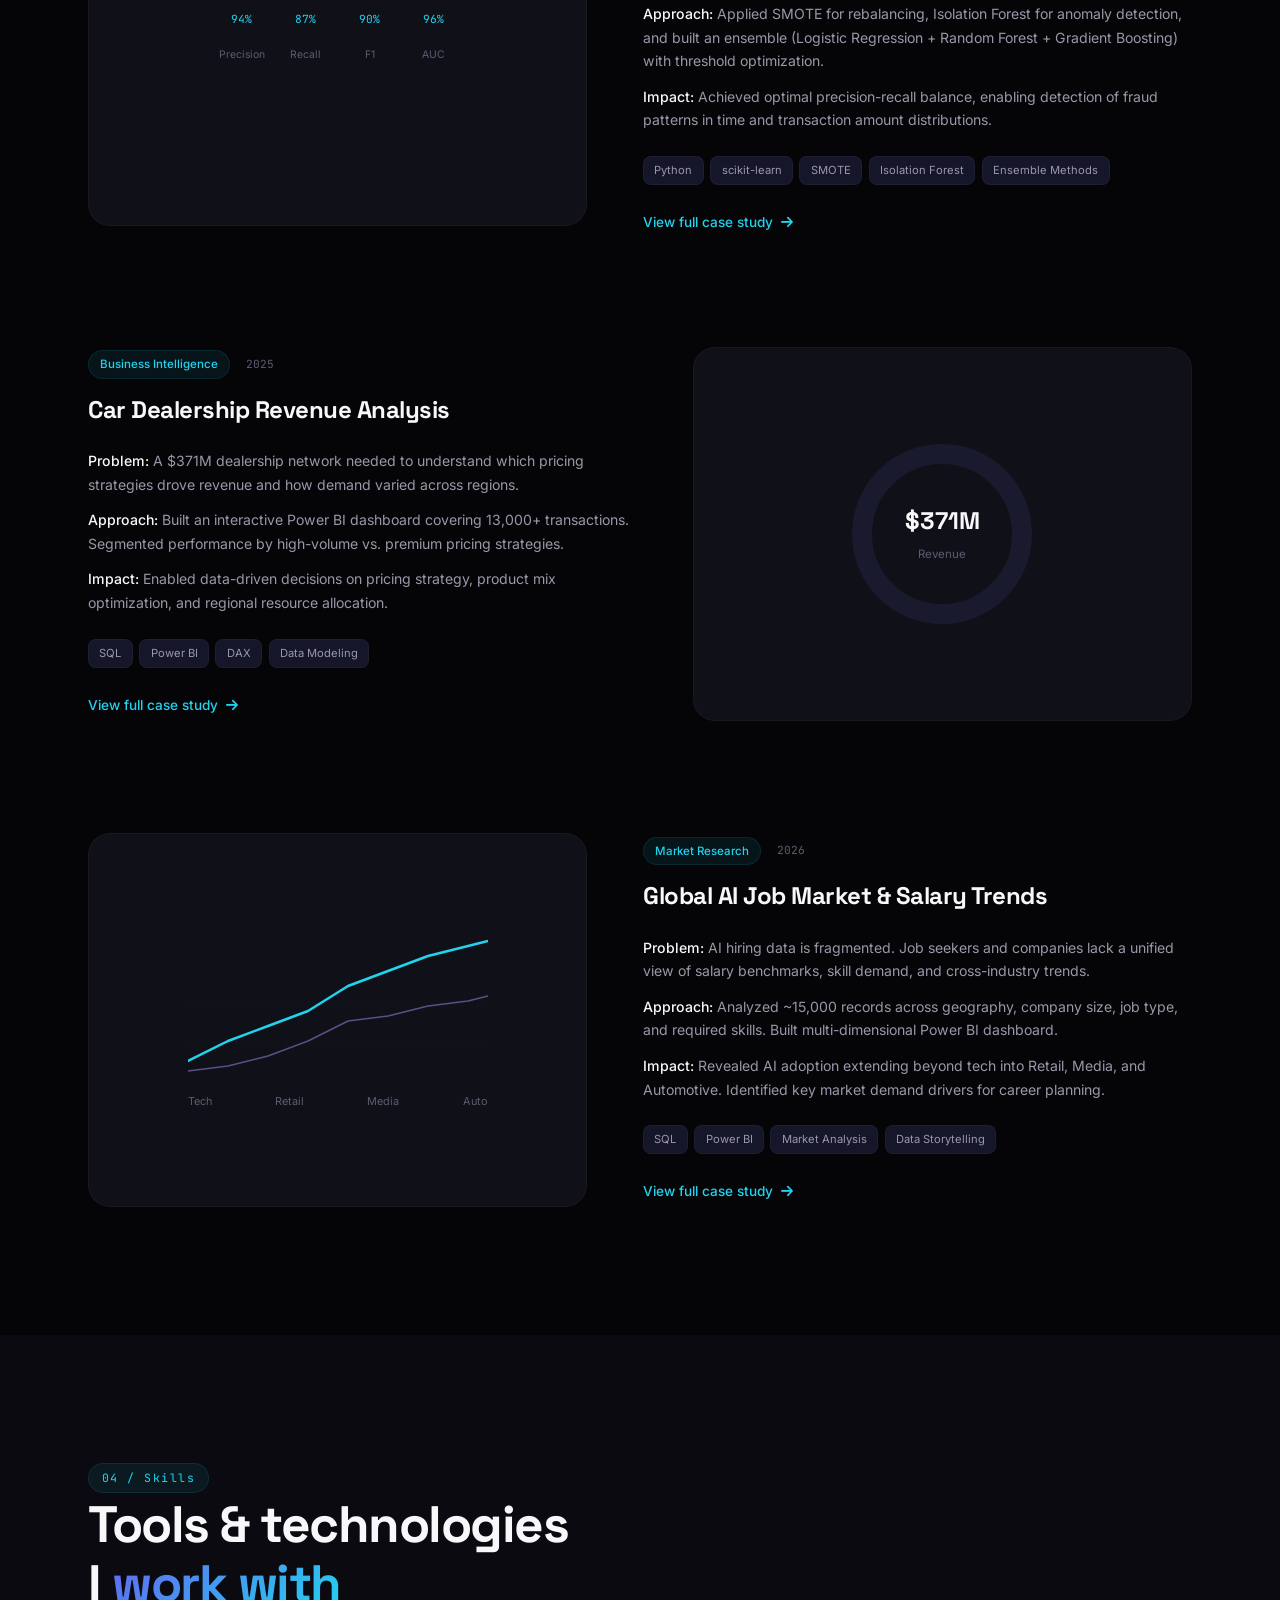
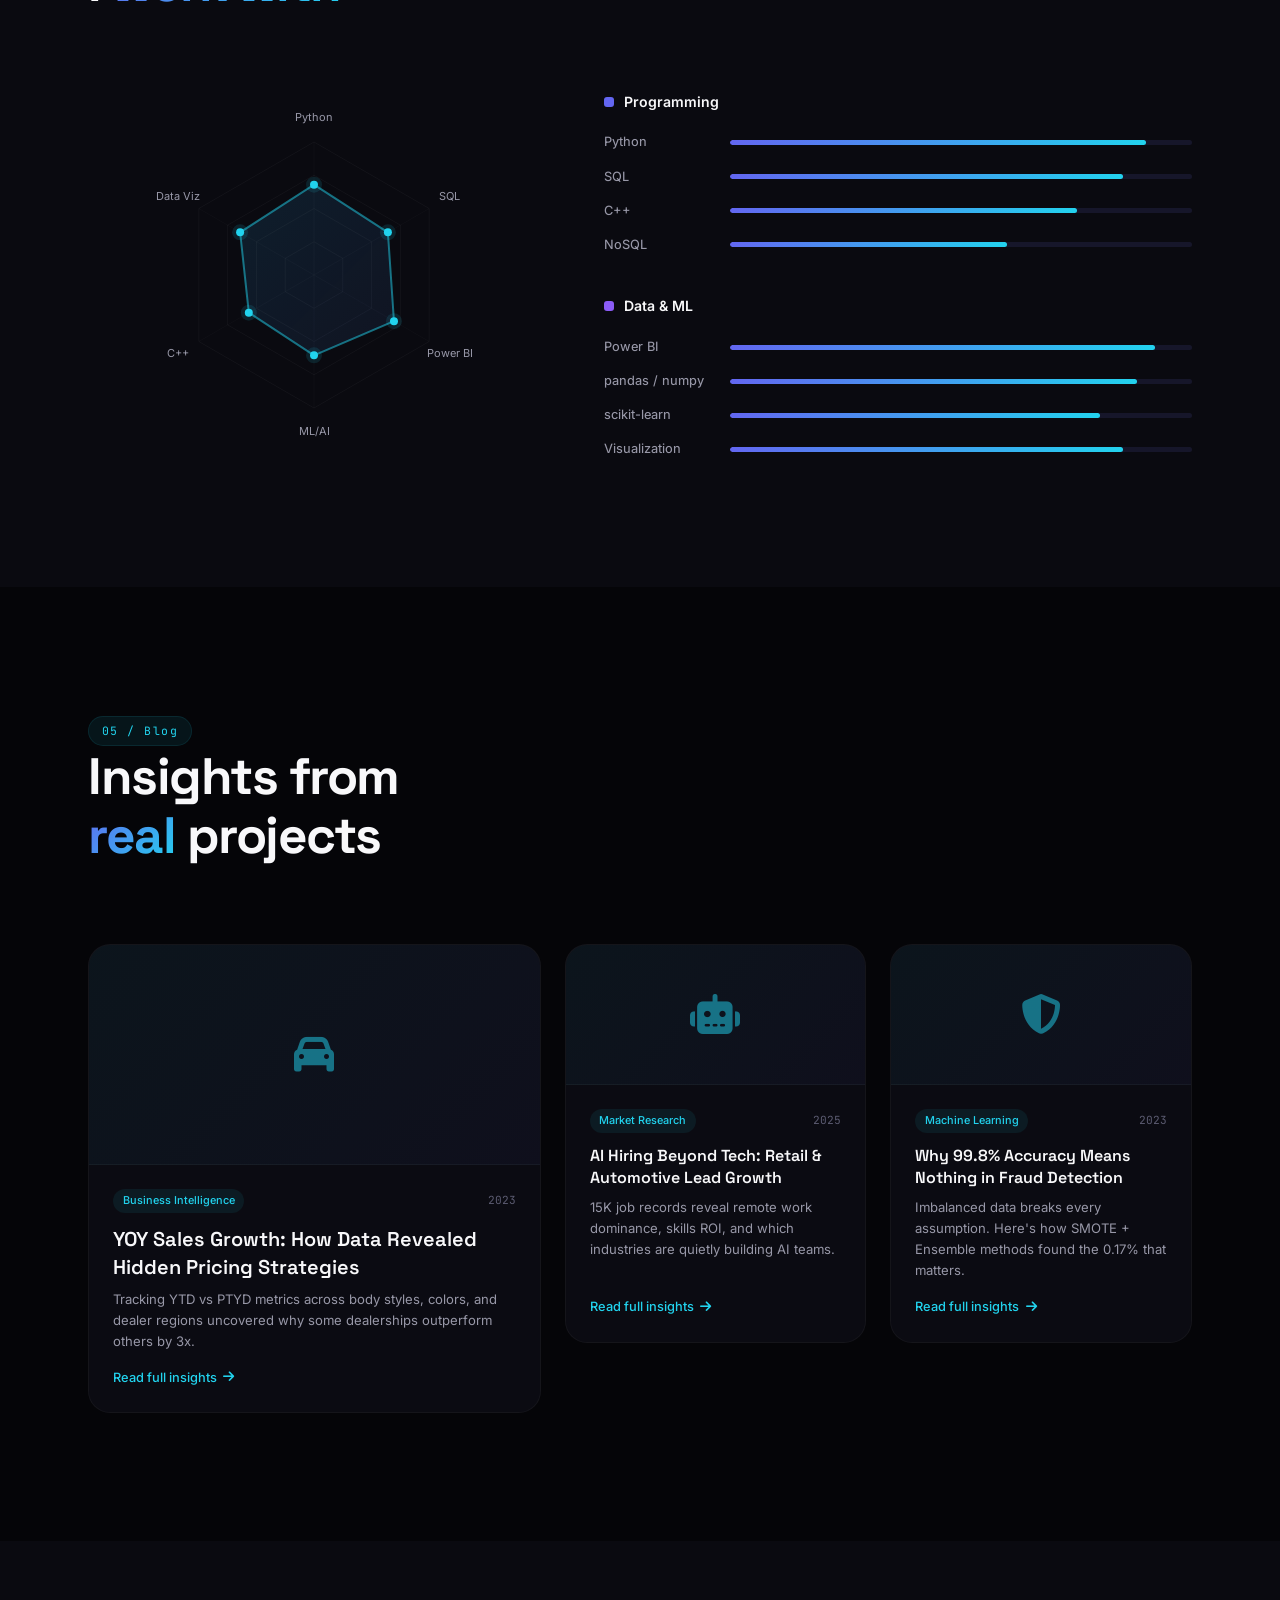
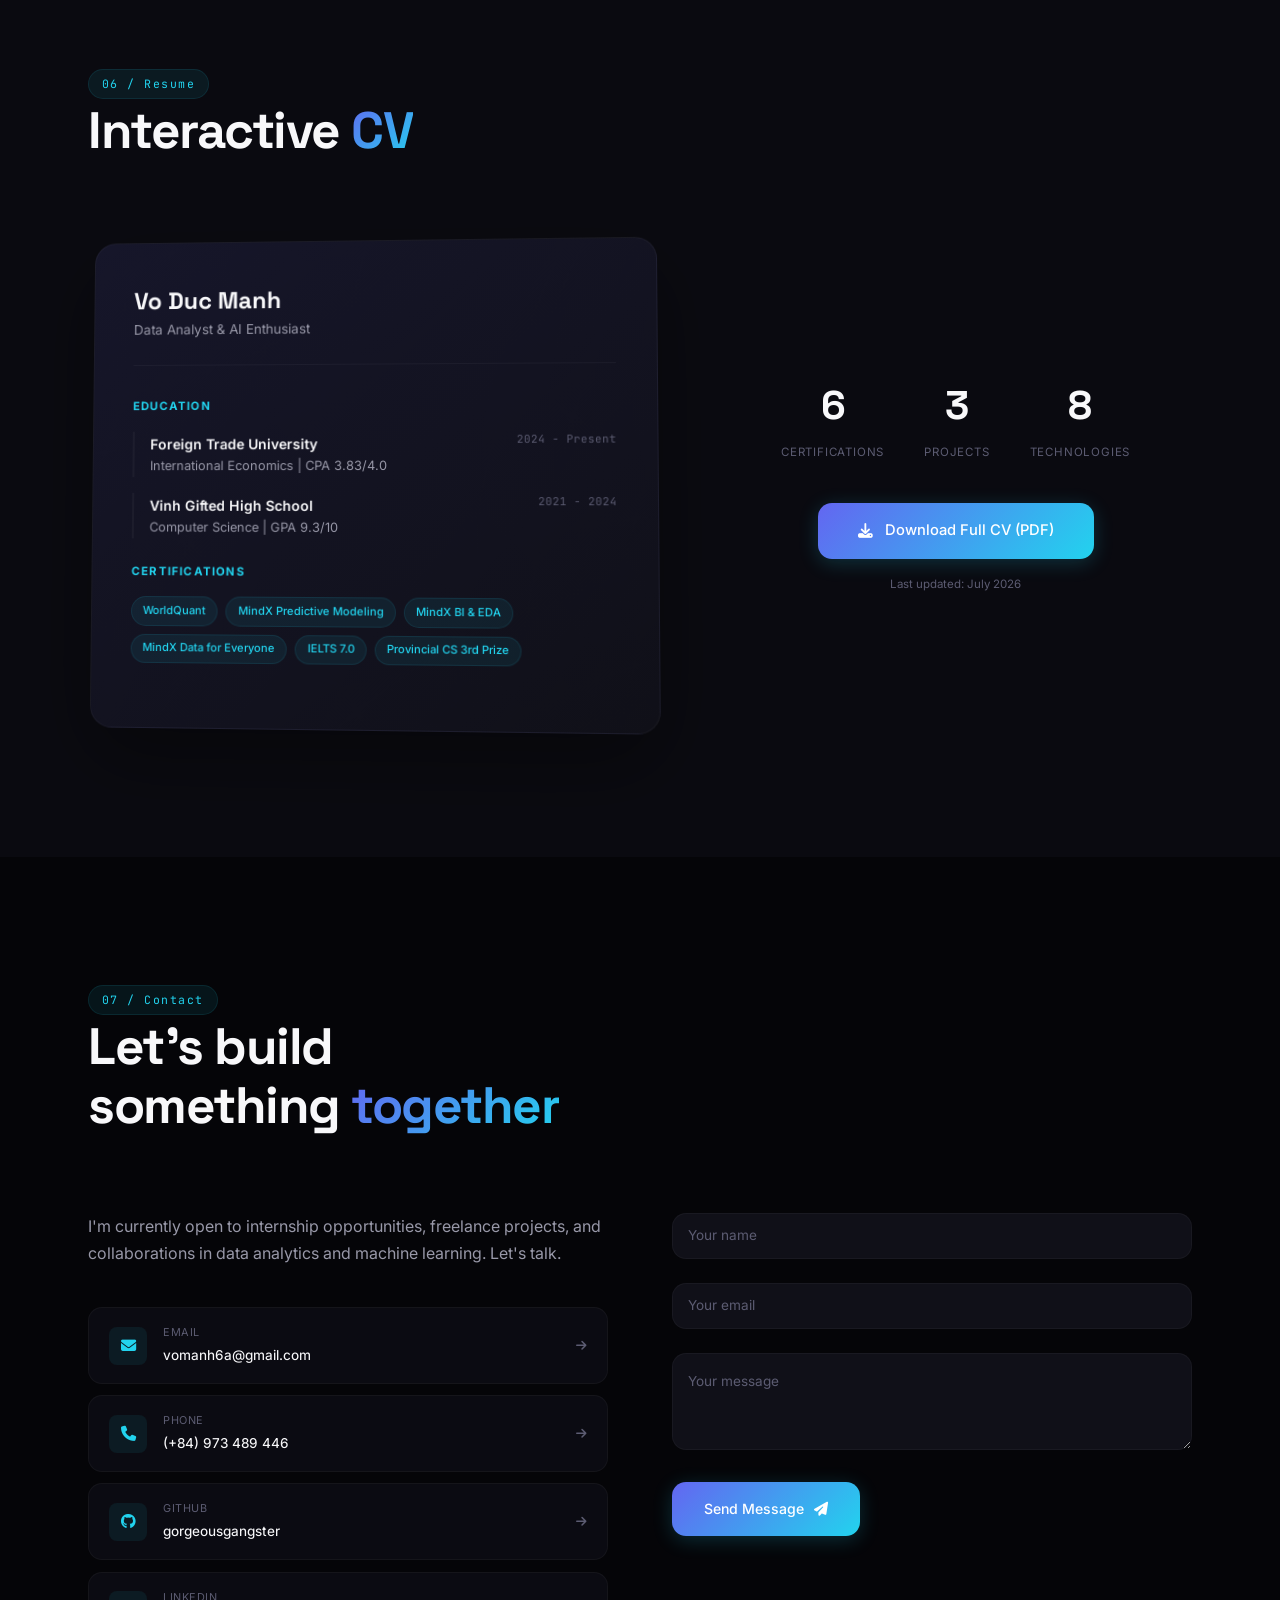
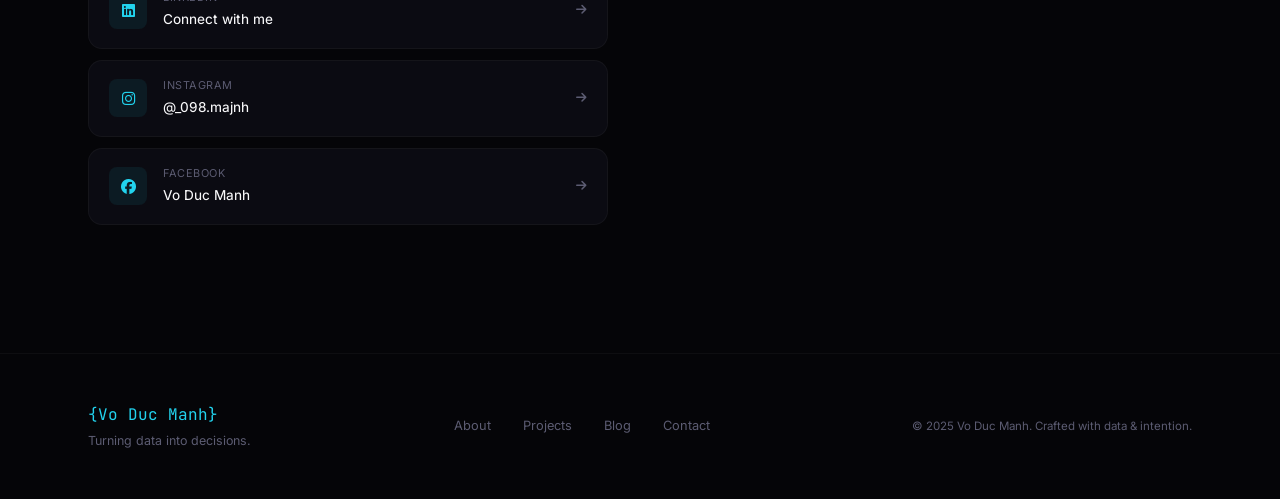
==== commit 62ad182a: "update milestones & dates to match latest CV" ====
--- a/index.html
+++ b/index.html
@@ -172,15 +172,15 @@
                         <div class="stat-card__content">
                             <h4>Foreign Trade University</h4>
                             <p>International Economics</p>
-                            <span class="stat-card__meta">2024 — Present</span>
+                            <span class="stat-card__meta">CPA 3.83/4.0 | 2024 — Present</span>
                         </div>
                     </div>
                     <div class="stat-card" data-delay="100">
                         <div class="stat-card__icon"><i class="fas fa-code"></i></div>
                         <div class="stat-card__content">
-                            <h4>CS Provincial Team</h4>
+                            <h4>Third Prize – Provincial CS</h4>
                             <p>Vinh Gifted High School</p>
-                            <span class="stat-card__meta">GPA 9.3/10</span>
+                            <span class="stat-card__meta">GPA 9.3/10 | 2021–2024</span>
                         </div>
                     </div>
                     <div class="stat-card" data-delay="200">
@@ -219,14 +219,14 @@
                             </div>
                         </div>
                     </div>
-                    <div class="timeline__item" data-year="2023">
+                    <div class="timeline__item" data-year="2024">
                         <div class="timeline__dot"></div>
                         <div class="timeline__card">
-                            <span class="timeline__date">2023</span>
-                            <h3>Provincial CS Team & First ML Project</h3>
-                            <p>Selected for Provincial Computer Science team. Built first ML pipeline — a credit card fraud detection system using ensemble methods.</p>
+                            <span class="timeline__date">2023–2024</span>
+                            <h3>Third Prize – Provincial Computer Science</h3>
+                            <p>Won Third Prize at the Provincial Level in Computer Science. Strengthened algorithmic thinking and competitive programming skills.</p>
                             <div class="timeline__tags">
-                                <span>Machine Learning</span><span>Python</span><span>scikit-learn</span>
+                                <span>C++</span><span>Algorithms</span><span>Competition</span>
                             </div>
                         </div>
                     </div>
@@ -255,11 +255,33 @@
                     <div class="timeline__item" data-year="2025">
                         <div class="timeline__dot"></div>
                         <div class="timeline__card">
-                            <span class="timeline__date">2025</span>
-                            <h3>AI Job Market Analysis</h3>
+                            <span class="timeline__date">Nov–Dec 2025</span>
+                            <h3>Car Dealership Revenue Analysis</h3>
+                            <p>Built an interactive Power BI dashboard analyzing $371M+ in sales data and 13,000+ transactions, enabling data-driven pricing and regional strategy decisions.</p>
+                            <div class="timeline__tags">
+                                <span>SQL</span><span>Power BI</span><span>DAX</span>
+                            </div>
+                        </div>
+                    </div>
+                    <div class="timeline__item" data-year="2026">
+                        <div class="timeline__dot"></div>
+                        <div class="timeline__card">
+                            <span class="timeline__date">Feb 2026</span>
+                            <h3>Global AI Job Market Analysis</h3>
                             <p>Analyzed 15,000+ records of global AI hiring data. Identified cross-industry adoption patterns across Retail, Media, and Automotive.</p>
                             <div class="timeline__tags">
                                 <span>Market Analysis</span><span>Power BI</span><span>Data Storytelling</span>
+                            </div>
+                        </div>
+                    </div>
+                    <div class="timeline__item" data-year="2026">
+                        <div class="timeline__dot"></div>
+                        <div class="timeline__card">
+                            <span class="timeline__date">Mar–Apr 2026</span>
+                            <h3>Credit Card Fraud Detection & Prediction</h3>
+                            <p>Engineered an end-to-end AI detection framework using SMOTE, Isolation Forest, and an Ensemble Model to identify fraudulent transactions with optimal precision-recall balance.</p>
+                            <div class="timeline__tags">
+                                <span>Python</span><span>Machine Learning</span><span>Ensemble Methods</span>
                             </div>
                         </div>
                     </div>
@@ -291,7 +313,7 @@
                     <div class="case__content">
                         <div class="case__meta">
                             <span class="case__category">Machine Learning</span>
-                            <span class="case__year">2023</span>
+                            <span class="case__year">2026</span>
                         </div>
                         <h3 class="case__title">Credit Card Fraud Detection & Prediction</h3>
                         <div class="case__description">
@@ -332,7 +354,7 @@
                     <div class="case__content">
                         <div class="case__meta">
                             <span class="case__category">Business Intelligence</span>
-                            <span class="case__year">2022–2023</span>
+                            <span class="case__year">2025</span>
                         </div>
                         <h3 class="case__title">Car Dealership Revenue Analysis</h3>
                         <div class="case__description">
@@ -373,7 +395,7 @@
                     <div class="case__content">
                         <div class="case__meta">
                             <span class="case__category">Market Research</span>
-                            <span class="case__year">2025</span>
+                            <span class="case__year">2026</span>
                         </div>
                         <h3 class="case__title">Global AI Job Market & Salary Trends</h3>
                         <div class="case__description">
@@ -718,7 +740,7 @@
                             <div class="resume__entry">
                                 <span class="resume__entry-title">Foreign Trade University</span>
                                 <span class="resume__entry-date">2024 - Present</span>
-                                <p>International Economics</p>
+                                <p>International Economics | CPA 3.83/4.0</p>
                             </div>
                             <div class="resume__entry">
                                 <span class="resume__entry-title">Vinh Gifted High School</span>
@@ -730,9 +752,11 @@
                             <h4>Certifications</h4>
                             <div class="resume__badges">
                                 <span class="resume__badge">WorldQuant</span>
-                                <span class="resume__badge">MindX BI</span>
-                                <span class="resume__badge">MindX ML</span>
+                                <span class="resume__badge">MindX Predictive Modeling</span>
+                                <span class="resume__badge">MindX BI & EDA</span>
+                                <span class="resume__badge">MindX Data for Everyone</span>
                                 <span class="resume__badge">IELTS 7.0</span>
+                                <span class="resume__badge">Provincial CS 3rd Prize</span>
                             </div>
                         </div>
                     </div>
@@ -740,7 +764,7 @@
                 <div class="resume__download">
                     <div class="resume__stats">
                         <div class="resume__stat">
-                            <span class="resume__stat-number" data-count="5">0</span>
+                            <span class="resume__stat-number" data-count="6">0</span>
                             <span class="resume__stat-label">Certifications</span>
                         </div>
                         <div class="resume__stat">
@@ -756,7 +780,7 @@
                         <i class="fas fa-download"></i>
                         <span>Download Full CV (PDF)</span>
                     </a>
-                    <p class="resume__note">Last updated: May 2025</p>
+                    <p class="resume__note">Last updated: July 2026</p>
                 </div>
             </div>
         </div>
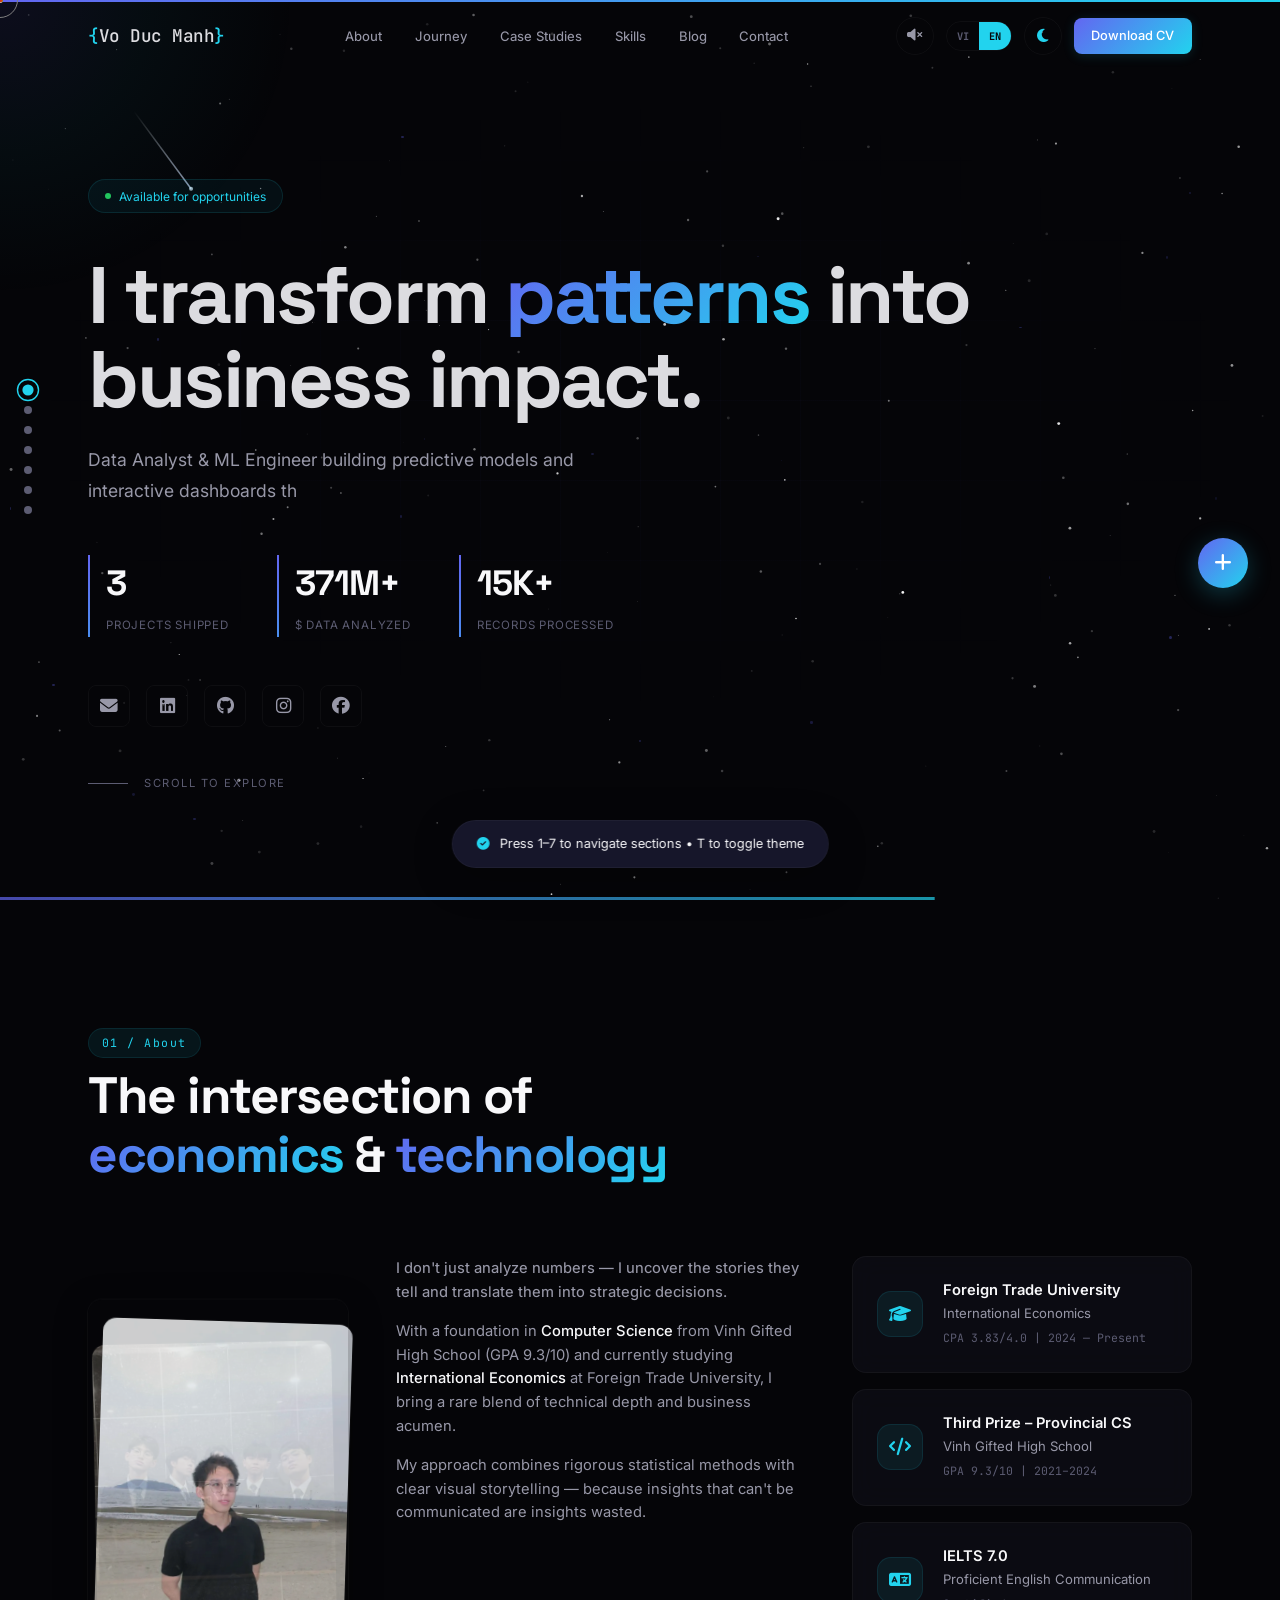
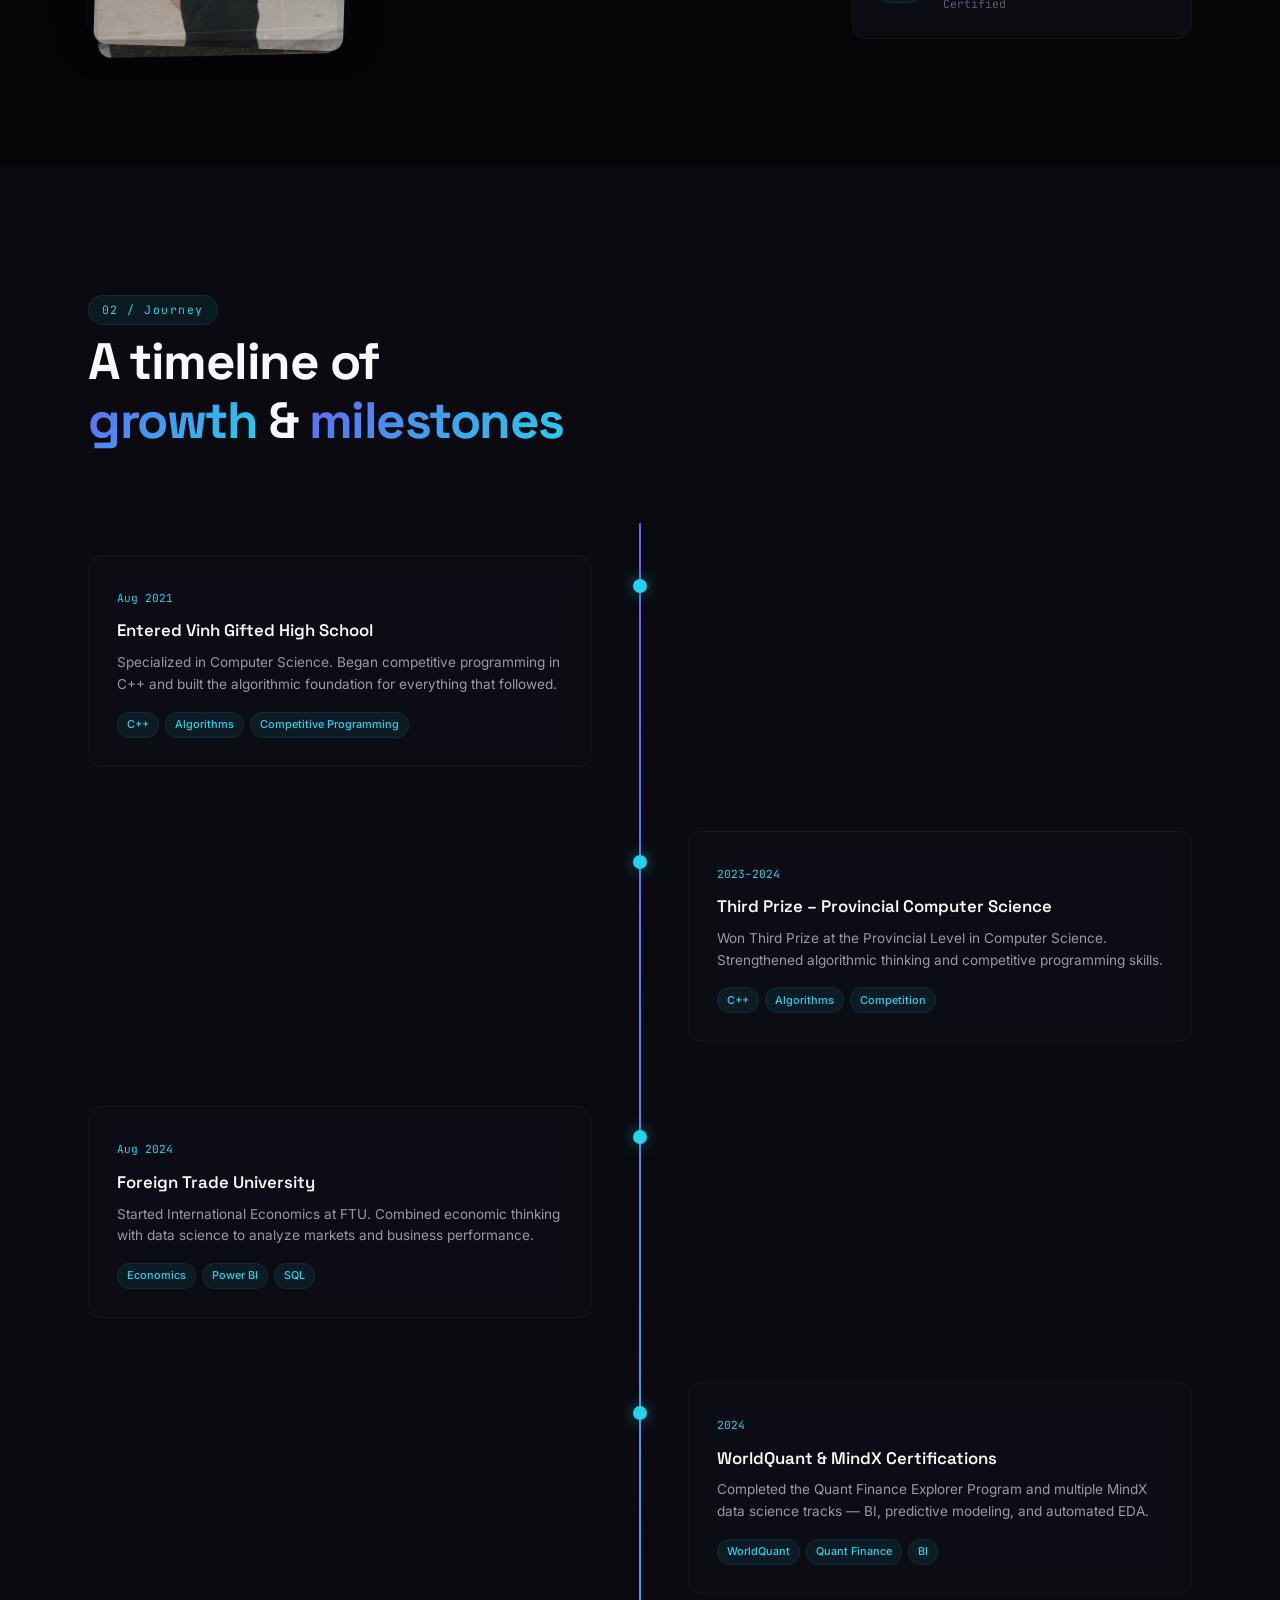
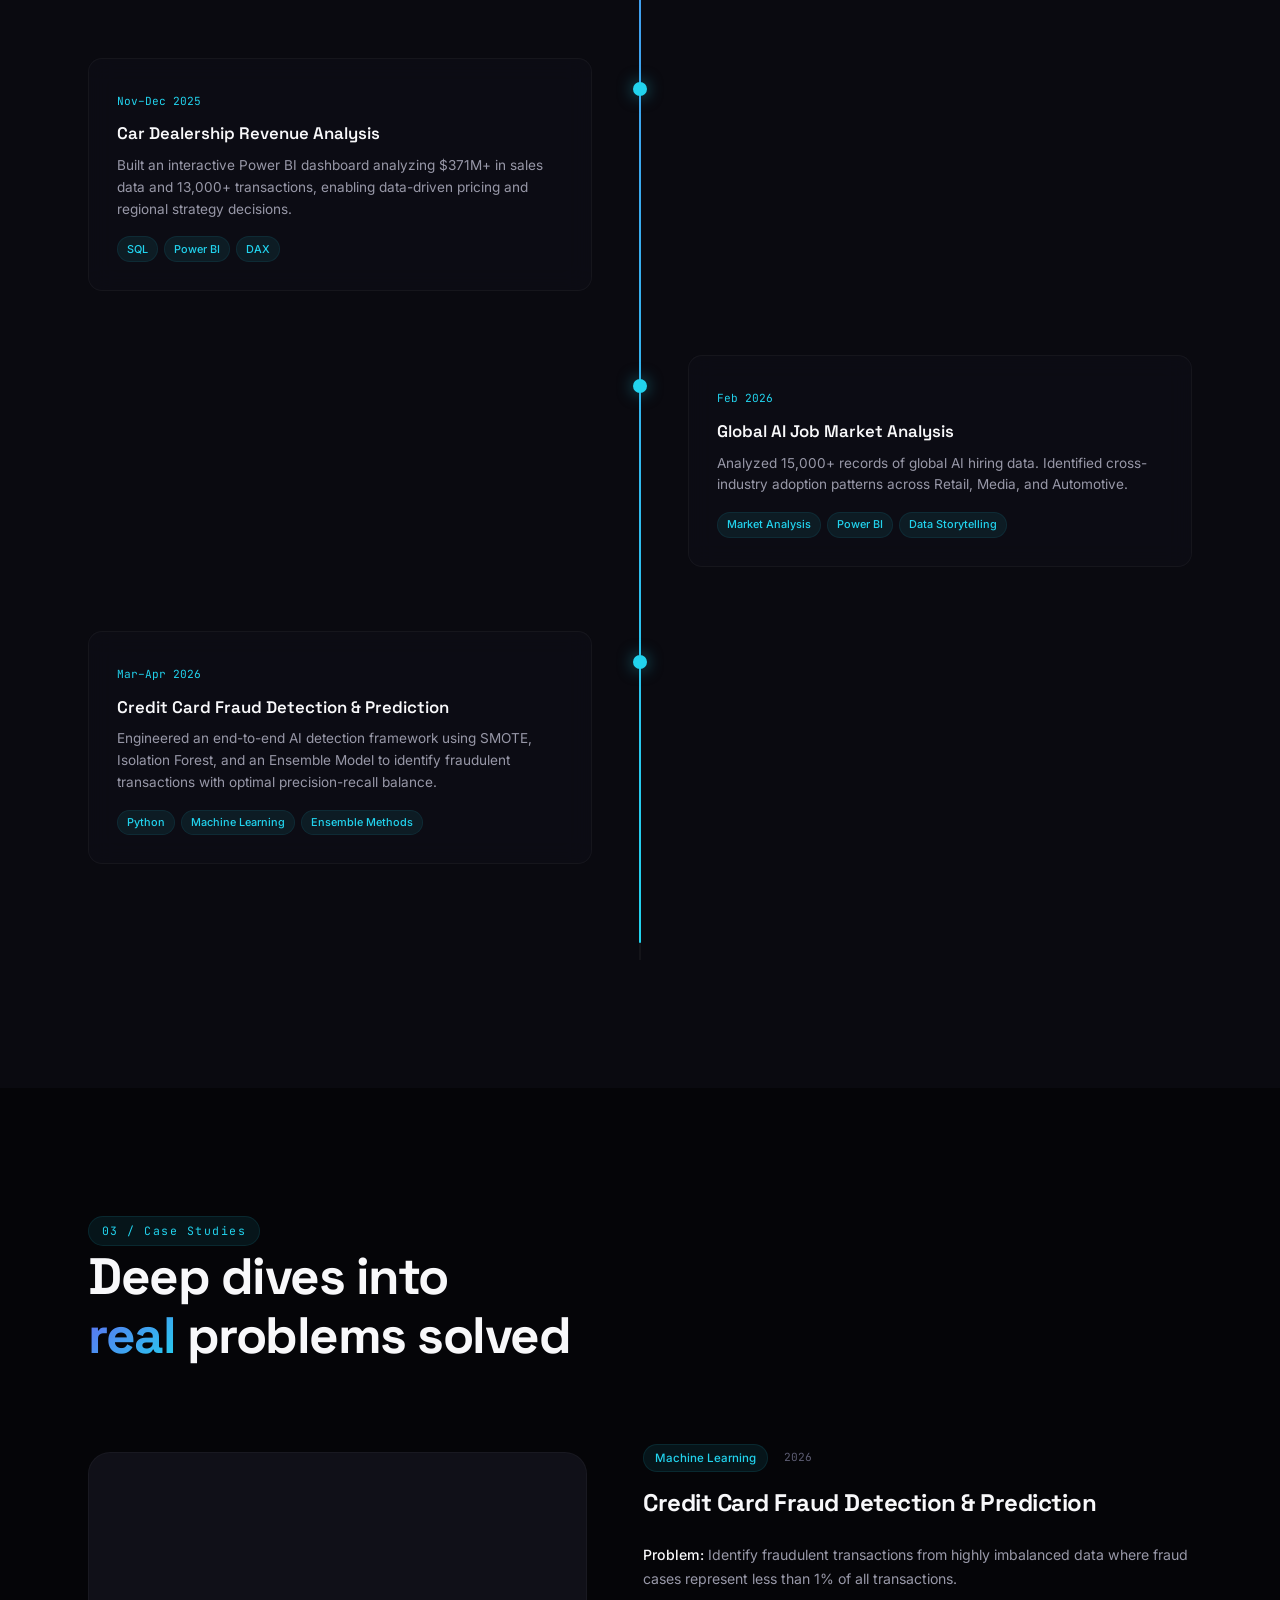
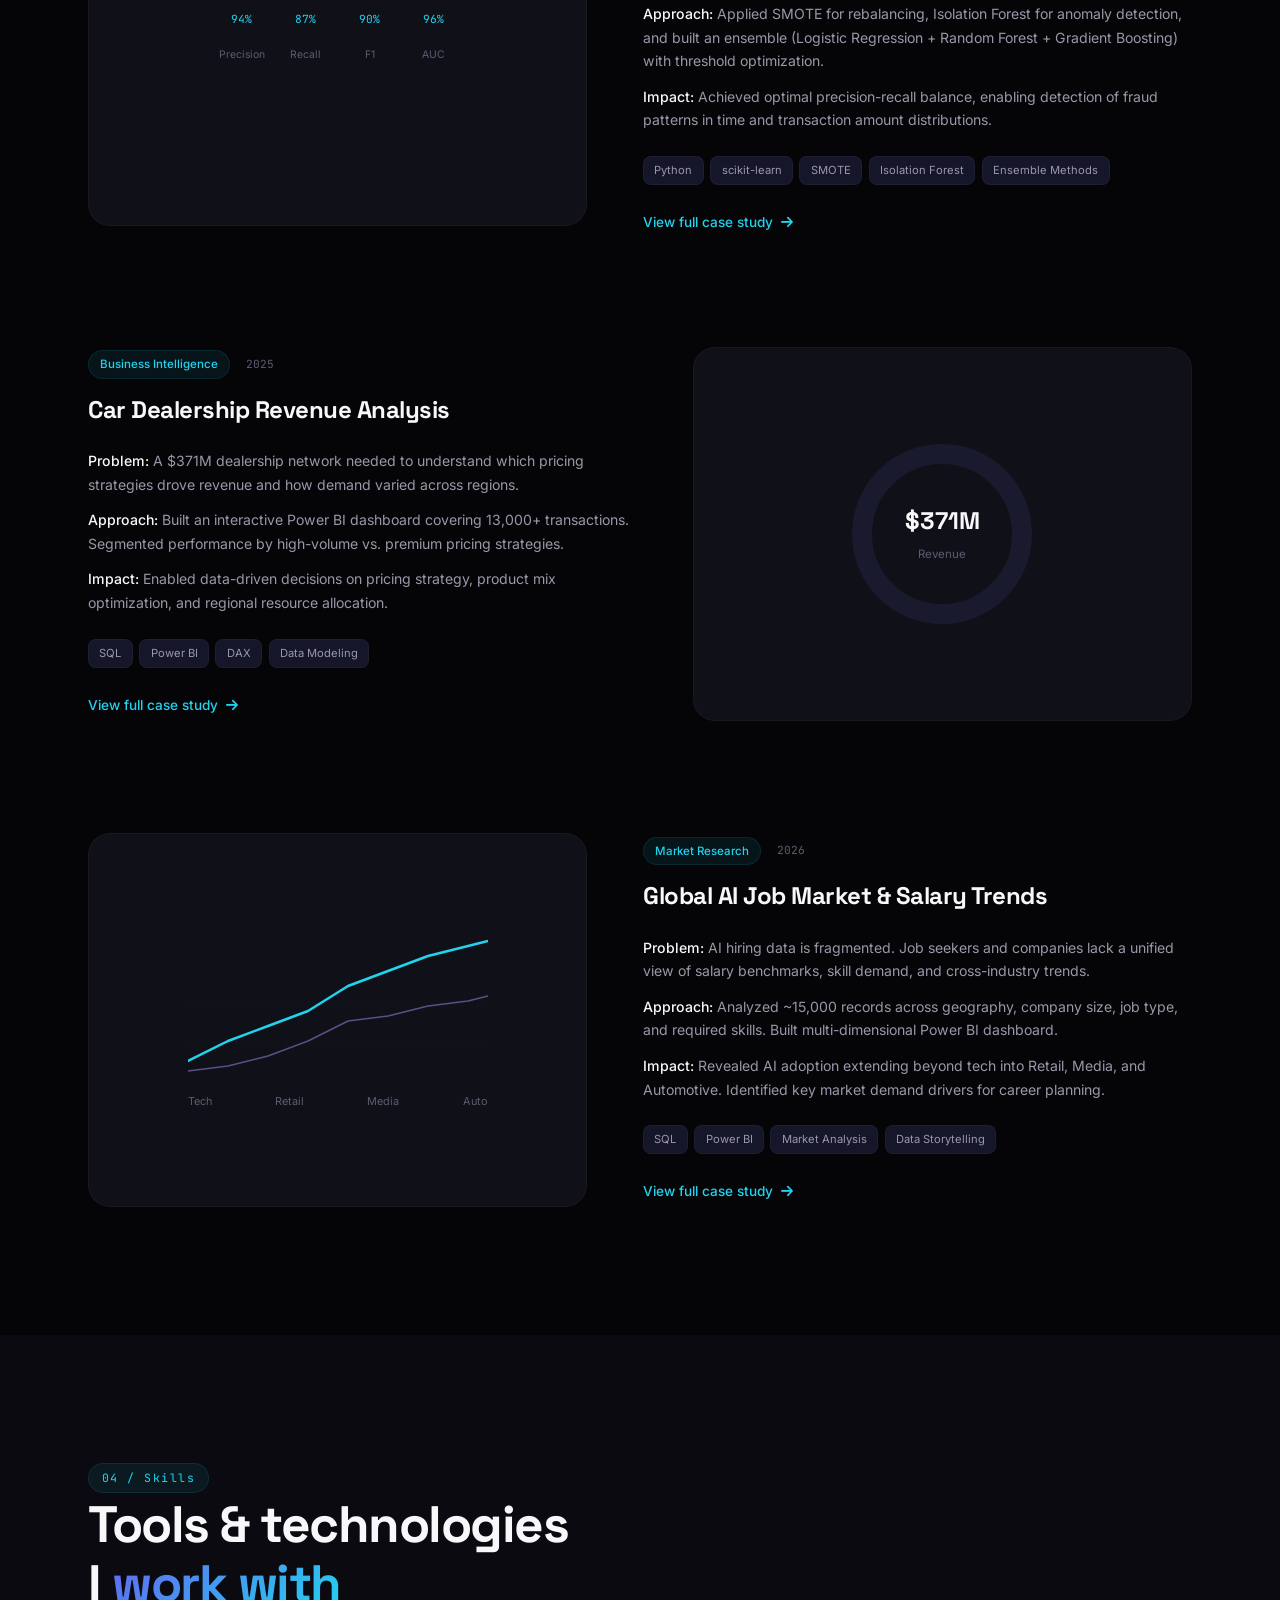
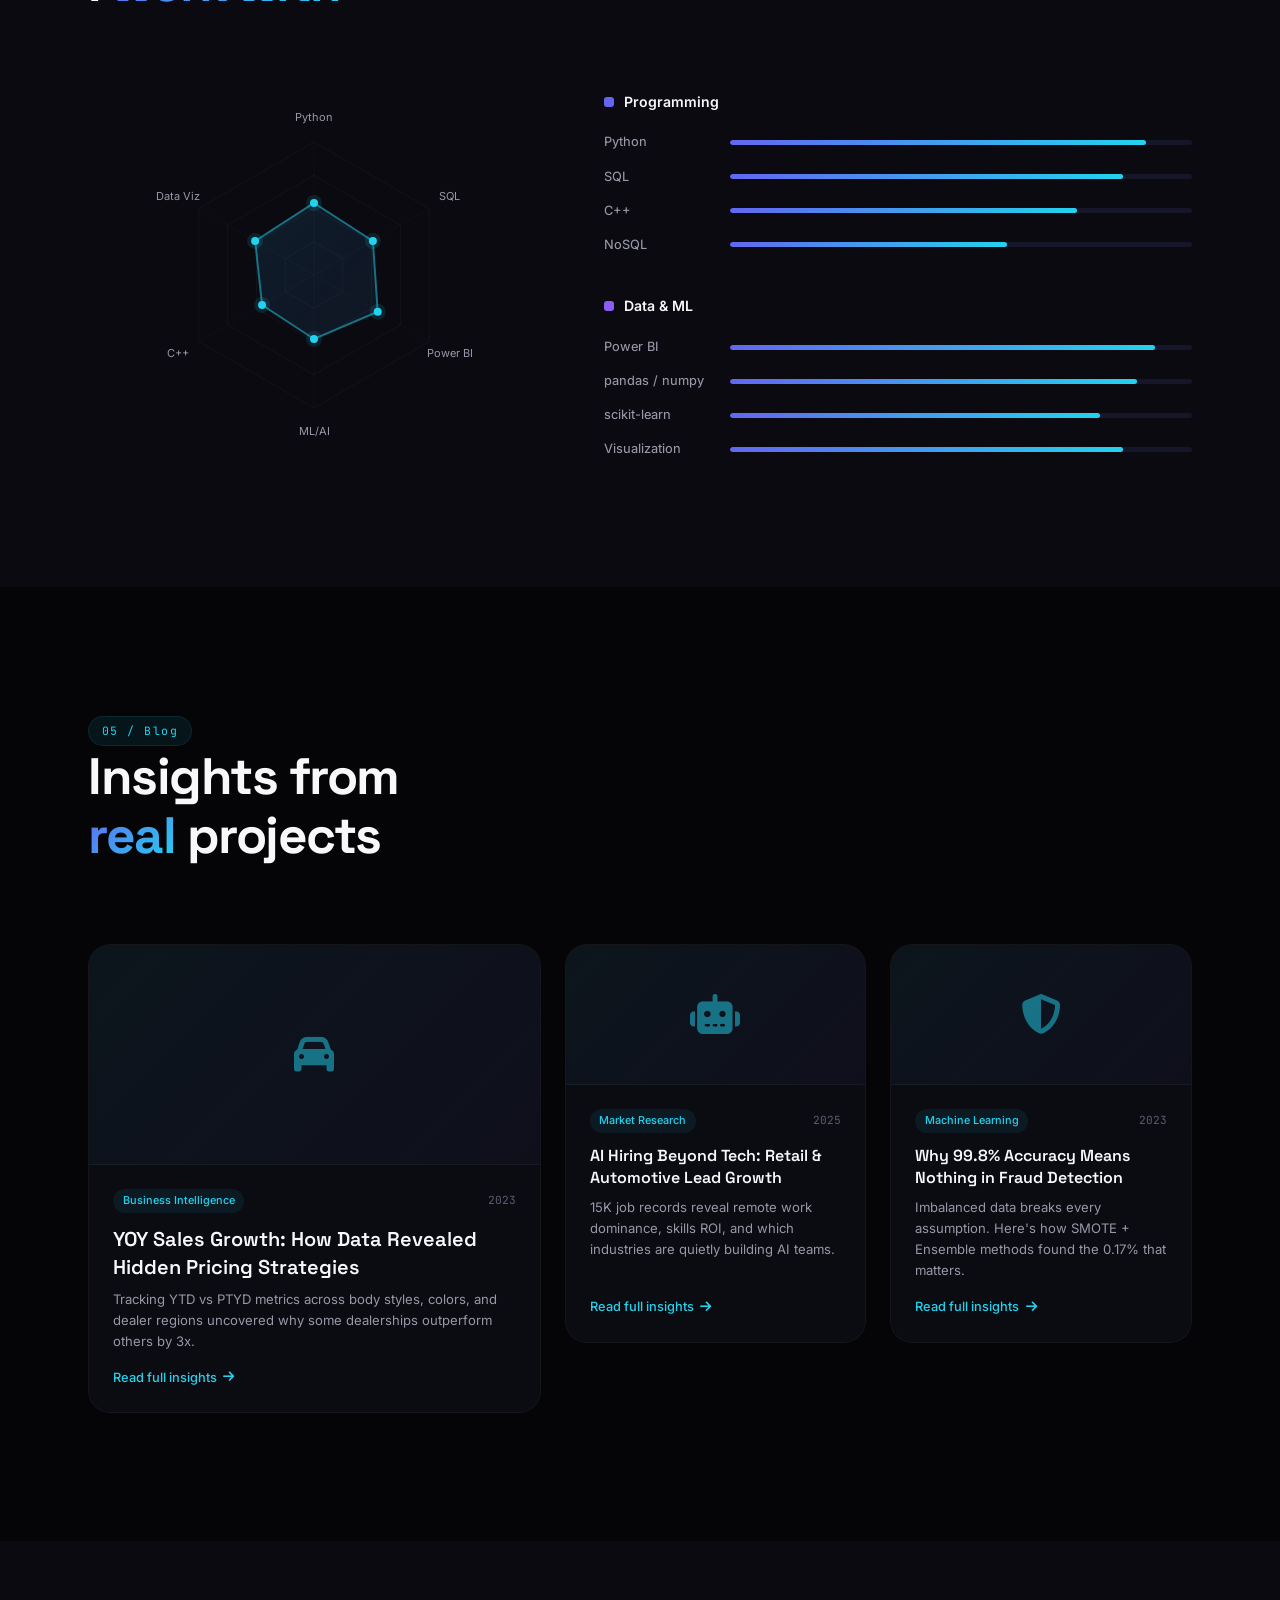
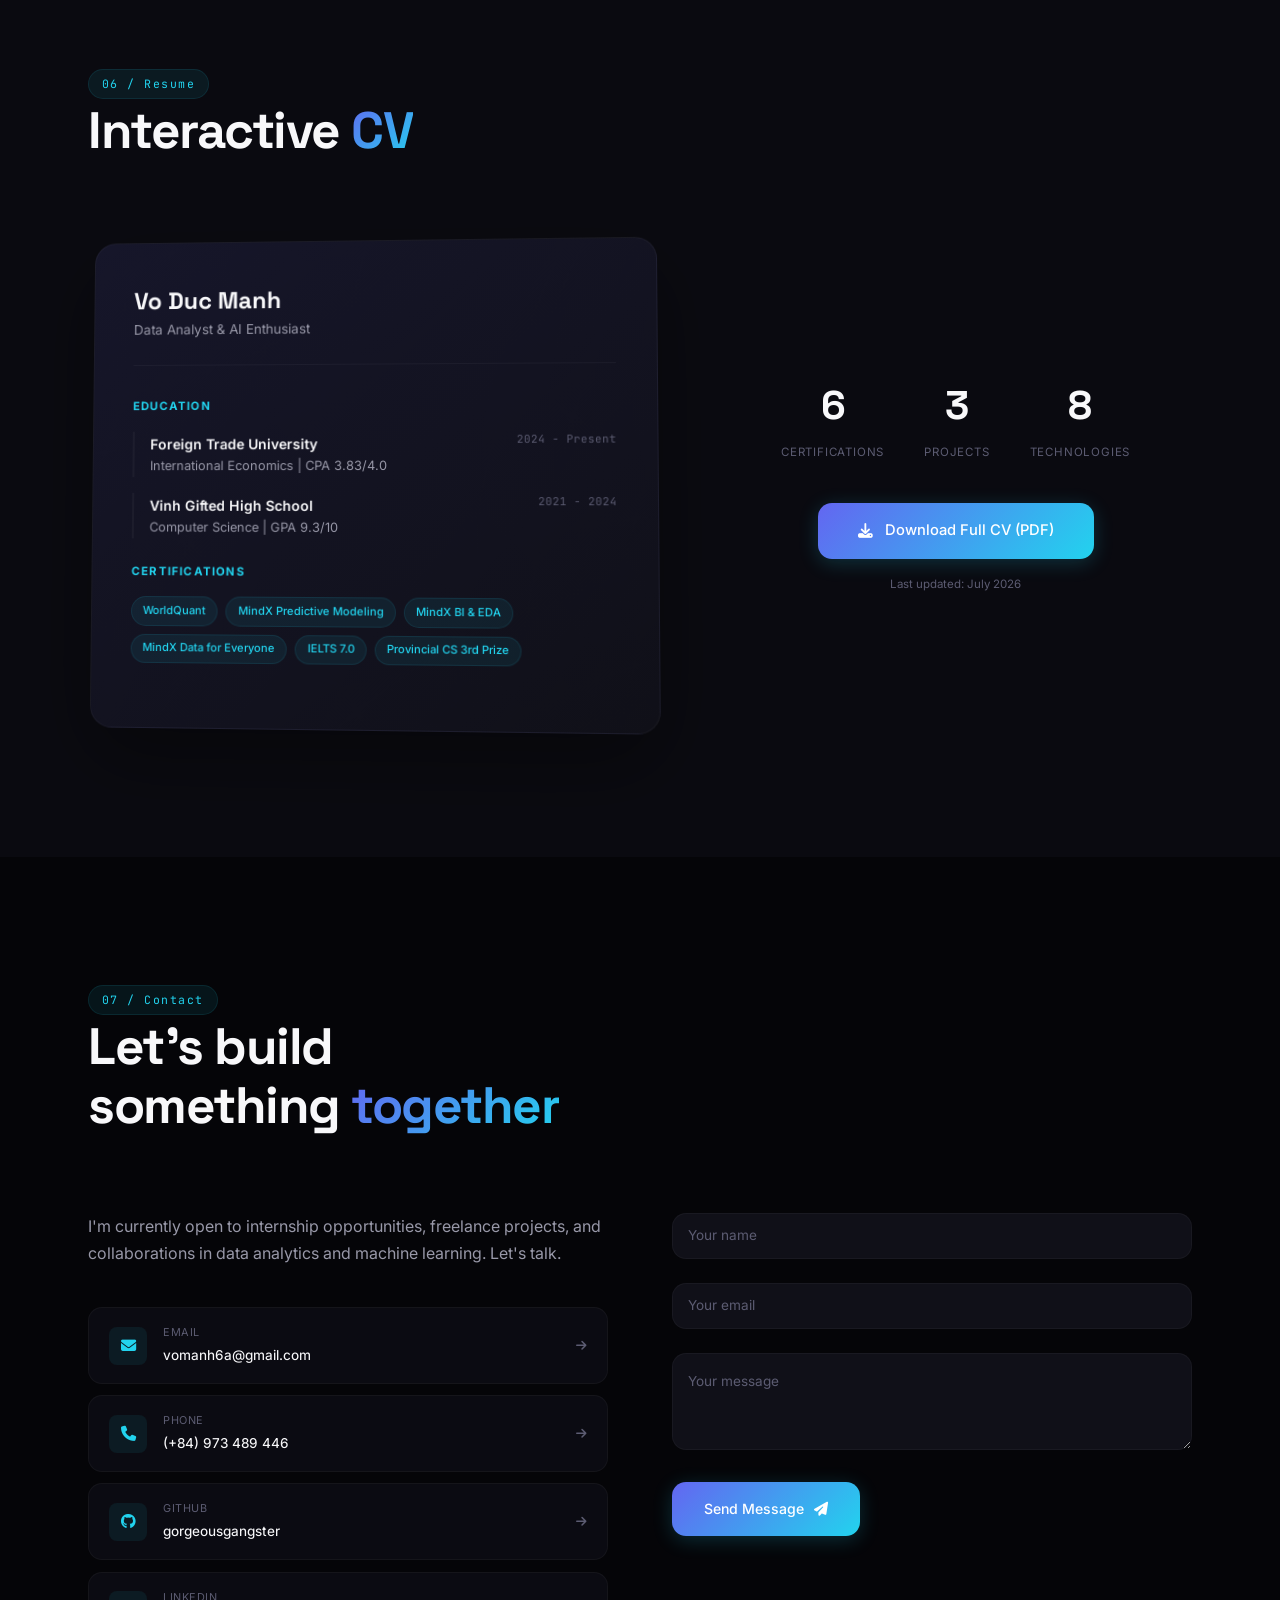
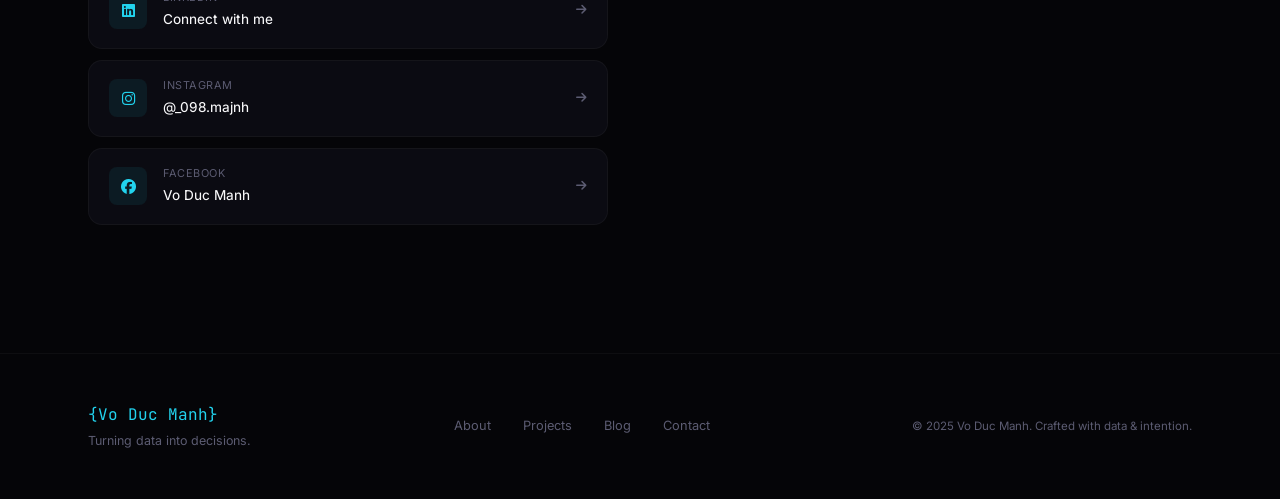
==== commit eda893fd: "update CV download links" ====
--- a/index.html
+++ b/index.html
@@ -71,7 +71,7 @@
                     <i class="fas fa-sun theme-toggle__icon theme-toggle__icon--light"></i>
                     <i class="fas fa-moon theme-toggle__icon theme-toggle__icon--dark"></i>
                 </button>
-                <a href="#resume" class="nav__cta" data-i18n="nav.cv">Download CV</a>
+                <a href="./assets/MyCV_In.pdf" download class="nav__cta" data-i18n="nav.cv">Download CV</a>
                 <button class="nav__menu-btn" id="menuBtn" aria-label="Menu">
                     <svg width="24" height="24" viewBox="0 0 24 24" fill="none">
                         <path class="menu-line menu-line--top" d="M4 7h16" stroke="currentColor" stroke-width="2" stroke-linecap="round"/>
@@ -776,7 +776,7 @@
                             <span class="resume__stat-label">Technologies</span>
                         </div>
                     </div>
-                    <a href="./assets/MyCV_Eng.pdf" download class="resume__btn">
+                    <a href="./assets/MyCV_In.pdf" download class="resume__btn">
                         <i class="fas fa-download"></i>
                         <span>Download Full CV (PDF)</span>
                     </a>
